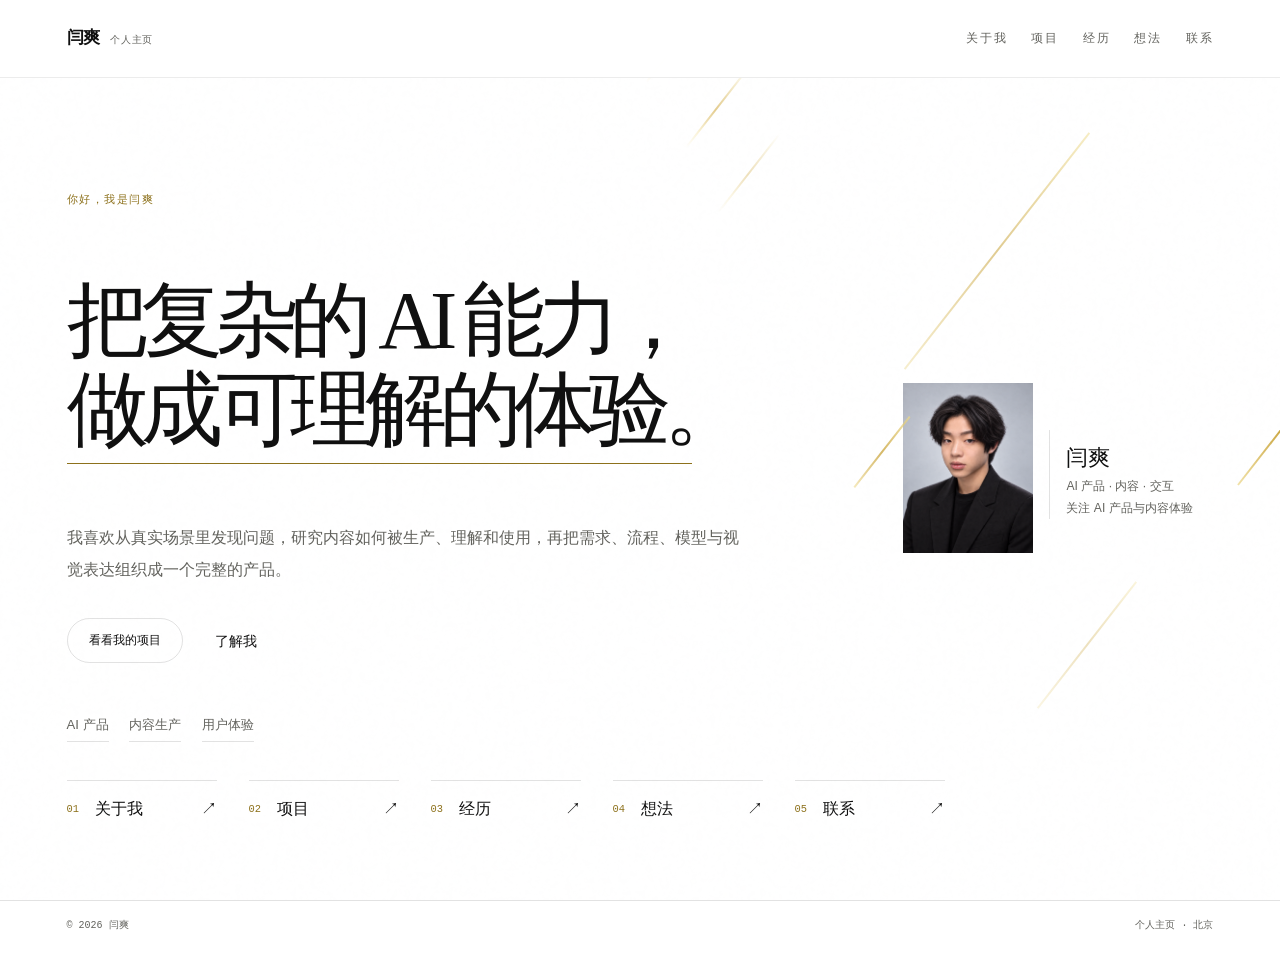
==== index.html @ d92b9b42 "Publish Yan Shuang personal website" ====
<!doctype html>
<html lang="zh-CN">
  <head>
    <meta charset="UTF-8" />
    <meta name="viewport" content="width=device-width, initial-scale=1.0" />
    <meta name="description" content="闫爽的个人主页，记录 AI 产品、内容生产与个人项目实践。" />
    <title>闫爽｜个人主页</title>
    <link rel="icon" type="image/svg+xml" href="data:image/svg+xml,%3Csvg xmlns='http://www.w3.org/2000/svg' viewBox='0 0 64 64'%3E%3Crect width='64' height='64' rx='12' fill='%23101010'/%3E%3Cpath d='M18 18h28v7H26v8h16v7H26v6h20v7H18z' fill='%23f7f6f3'/%3E%3C/svg%3E" />
    <script>document.documentElement.classList.add('js')</script>
    <link rel="stylesheet" href="./styles.css" />
    <link rel="stylesheet" href="./refreshed.css" />
  </head>
  <body class="home-page" data-route="index"><header class="site-header personal-header"><a class="wordmark" href="./index.html" aria-label="返回首页">闫爽 <span>个人主页</span></a><nav aria-label="主导航"><a href="./about.html" data-page="about">关于我</a><a href="./projects.html" data-page="projects">项目</a><a href="./experience.html" data-page="experience">经历</a><a href="./notes.html" data-page="notes">想法</a><a href="./contact.html" data-page="contact">联系</a></nav></header><div class="page-transition" aria-hidden="true"><div class="transition-curtain"></div><div class="transition-strokes"><i></i><i></i><i></i></div><span class="transition-label">闫爽</span></div><main id="top"><section class="personal-hero section-pad">
        <div aria-hidden="true" class="gold-slash slash-one"></div><div aria-hidden="true" class="gold-slash slash-two"></div><div class="gold-ribbons" aria-hidden="true"><i></i><i></i><i></i></div>
        <div class="personal-hero-copy">
          <p class="eyebrow">你好，我是闫爽</p>
          <h1>把复杂的 AI 能力，<br /><em>做成可理解的体验。</em></h1>
          <p>我喜欢从真实场景里发现问题，研究内容如何被生产、理解和使用，再把需求、流程、模型与视觉表达组织成一个完整的产品。</p>
          <div class="hero-links"><a class="pill" href="./projects.html">看看我的项目</a><a class="text-link" href="./about.html">了解我</a></div>
          <div class="hero-keywords"><span>AI 产品</span><span>内容生产</span><span>用户体验</span></div>
        </div>
        <aside class="personal-portrait-card">
          
          <img src="./assets/yan-shuang-resume.png" alt="闫爽个人照片" />
          <div class="portrait-info"><strong>闫爽</strong><span>AI 产品 · 内容 · 交互</span><span>关注 AI 产品与内容体验</span></div>
        </aside>
      </section><div class="home-directory section-pad"><a href="./about.html"><span>01</span>关于我<b aria-hidden="true">↗</b></a><a href="./projects.html"><span>02</span>项目<b aria-hidden="true">↗</b></a><a href="./experience.html"><span>03</span>经历<b aria-hidden="true">↗</b></a><a href="./notes.html"><span>04</span>想法<b aria-hidden="true">↗</b></a><a href="./contact.html"><span>05</span>联系<b aria-hidden="true">↗</b></a></div></main><footer class="site-footer"><span>© 2026 闫爽</span><span>个人主页 · 北京</span></footer><script src="./navigation.js" defer></script></body></html>
---- styles.css ----
:root{--ink:#101010;--charcoal:#252525;--paper:#f4f3f0;--silver:#d7d5d1;--gold:#b9965b;--gold-light:#d6bd8d;--line:#262626;--muted:#76736d;--white:#fff;--sans:'Inter',ui-sans-serif,system-ui,-apple-system,'PingFang SC','Microsoft YaHei',sans-serif;--mono:'DM Mono',ui-monospace,SFMono-Regular,Menlo,monospace;--max:1440px}*{box-sizing:border-box}html{scroll-behavior:smooth}body{margin:0;background:var(--paper);color:var(--ink);font-family:var(--sans);font-size:16px;line-height:1.45;-webkit-font-smoothing:antialiased}.site-header{height:78px;max-width:var(--max);margin:auto;padding:0 5.2vw;display:flex;align-items:center;justify-content:space-between;border-bottom:1px solid var(--line);position:relative;z-index:2;background:rgba(244,243,240,.86);backdrop-filter:blur(12px)}.wordmark{color:var(--ink);text-decoration:none;font-size:17px;font-weight:600;letter-spacing:-.06em}.wordmark span{color:var(--gold);font-weight:300;margin:0 4px}.site-header nav{display:flex;align-items:center;gap:26px}.site-header nav a,.eyebrow,.section-label,.card-index,.experience-meta,.portrait-index,figcaption,.info-kicker,.info-role,dt{font-family:var(--mono);font-size:11px;letter-spacing:.02em;color:var(--ink);text-decoration:none}.site-header nav a{font-family:var(--sans);font-size:11px}.site-header nav a:hover,.text-link:hover,.personal-info a:hover{color:var(--gold);text-decoration:underline;text-underline-offset:5px}.contact-link{border-bottom:1px solid var(--gold);padding-bottom:2px}.section-pad{max-width:var(--max);margin:auto;padding-left:5.2vw;padding-right:5.2vw}.hero{min-height:calc(100vh - 78px);display:grid;grid-template-columns:minmax(0,1.4fr) minmax(240px,.74fr) minmax(165px,.5fr);gap:3.1vw;align-items:center;padding-top:7vh;padding-bottom:9vh;position:relative;overflow:hidden;background:radial-gradient(circle at 77% 34%,#e3d9c4 0,transparent 24%),var(--paper)}.hero:after{content:'AI  /  CONTENT  /  EXPERIENCE  /  AI  /  CONTENT  /  EXPERIENCE';position:absolute;bottom:2.2rem;left:0;white-space:nowrap;font-family:var(--mono);font-size:10px;color:var(--gold);animation:marquee 24s linear infinite;opacity:.9}.hero-copy{padding-bottom:3vh;animation:rise .9s ease both}.eyebrow{margin:0 0 28px;color:var(--gold);text-transform:uppercase}.hero h1{font-size:clamp(72px,10.3vw,148px);line-height:.86;letter-spacing:-.085em;font-weight:300;margin:0 0 38px}.hero h1 em,.closing em,.capability-card em{font-style:normal;font-weight:600}.hero h1 em{background:linear-gradient(100deg,var(--ink),var(--gold));-webkit-background-clip:text;background-clip:text;color:transparent}.hero-intro{font-size:21px;line-height:1.15;max-width:405px;margin:0 0 38px;letter-spacing:-.035em}.hero-actions{display:flex;align-items:center;gap:26px}.pill{display:inline-flex;align-items:center;gap:16px;border:1px solid var(--ink);border-radius:999px;padding:13px 21px;color:var(--ink);text-decoration:none;font-size:12px;transition:background .25s,color .25s,border-color .25s}.pill:hover{background:var(--gold);border-color:var(--gold);color:var(--white)}.text-link{color:var(--ink);text-decoration:none;font-size:14px}.portrait-wrap{margin:0;position:relative;justify-self:center;width:min(100%,335px);transform:translate3d(var(--mx,0),var(--my,0),0);transition:transform .4s ease;animation:portrait-in 1.2s .15s ease both}.portrait-wrap:before{content:'';position:absolute;inset:13px -13px -13px 13px;border:1px solid var(--gold);z-index:0;transition:transform .4s ease}.portrait-wrap:hover:before{transform:translate(8px,-8px)}.portrait-wrap img{display:block;width:100%;aspect-ratio:4/5;object-fit:cover;object-position:center 25%;filter:none;mix-blend-mode:normal;position:relative;z-index:1}.portrait-index{position:absolute;top:-24px;right:0;color:var(--gold);z-index:2}.portrait-wrap figcaption{margin-top:22px;color:var(--muted);position:relative;z-index:2}.personal-info{align-self:center;padding:25px 0 25px 2.2vw;border-left:1px solid var(--gold);min-width:0;animation:rise .9s .25s ease both}.info-kicker{color:var(--gold);margin:0 0 32px;white-space:nowrap}.personal-info h2{font-size:46px;letter-spacing:-.08em;font-weight:400;line-height:1;margin:0 0 13px}.info-role{font-size:12px;line-height:1.65;color:var(--gold);margin:0}.info-rule{height:1px;background:#b6b2aa;margin:28px 0}.personal-info dl{margin:0}.personal-info dl>div{margin:0 0 22px}.personal-info dt{font-size:10px;color:var(--muted);margin-bottom:6px}.personal-info dd{font-size:14px;line-height:1.45;margin:0}.personal-info a{color:var(--ink);text-decoration:none}.rule-top{border-top:1px solid var(--line)}.statement{display:grid;grid-template-columns:1fr 1.8fr;gap:7vw;padding-top:46px;padding-bottom:110px}.section-label{padding-top:5px;color:var(--gold)}.statement-body{max-width:680px}.statement-lead{font-size:clamp(32px,4.1vw,58px);line-height:.94;letter-spacing:-.075em;font-weight:300;margin:0 0 42px}.statement-body>p:last-child{max-width:610px;font-size:18px;line-height:1.42;margin:0;color:#3d3b37}.experience{padding-top:46px;padding-bottom:110px}.experience-stage{max-width:1100px;margin-left:auto}.slider-controls{display:flex;justify-content:space-between;align-items:center;margin:0 0 19px;color:var(--gold);font-family:var(--mono);font-size:10px}.slider-controls>div{display:flex;gap:8px}.slider-button{width:42px;height:34px;border:1px solid var(--ink);background:transparent;color:var(--ink);font-size:18px;cursor:pointer;transition:background .2s,color .2s}.slider-button:hover{background:var(--gold);border-color:var(--gold);color:var(--white)}.timeline{display:flex;gap:24px;overflow-x:auto;scroll-snap-type:x mandatory;scrollbar-width:thin;scrollbar-color:var(--gold) transparent;padding:0 0 25px;cursor:grab}.timeline:active{cursor:grabbing}.experience-item{flex:0 0 min(760px,78vw);scroll-snap-align:start;background:var(--silver);border:0;border-top:2px solid var(--gold);padding:29px;min-height:390px;display:grid;grid-template-columns:170px 1fr;gap:4vw}.experience-item:last-child{padding-bottom:29px}.experience-meta{color:var(--muted);display:flex;flex-direction:column;gap:8px}.experience-item h2{font-size:29px;line-height:1.05;letter-spacing:-.06em;font-weight:500;margin:0}.role{font-family:var(--mono);font-size:12px;color:var(--gold);margin:10px 0 28px}.experience-item ul{padding:0;margin:0;list-style:none;max-width:710px}.experience-item li{font-size:16px;line-height:1.5;margin:0 0 12px;padding-left:20px;position:relative}.experience-item li:before{content:'—';position:absolute;left:0;color:var(--gold)}.capabilities{padding-top:46px;padding-bottom:110px}.capability-grid{margin-top:48px;display:grid;grid-template-columns:1fr 1fr;gap:10px}.capability-card{padding:29px;min-height:300px;border-radius:7px;display:flex;flex-direction:column;justify-content:space-between;transition:transform .35s ease,background .35s ease}.capability-card:hover{transform:translateY(-8px)}.dark-card{background:var(--charcoal);color:var(--white);position:relative;overflow:hidden}.dark-card:after{content:'✦';position:absolute;right:28px;top:21px;color:var(--gold-light);font-size:22px}.dark-card .card-index,.dark-card p{color:var(--white)}.paper-card{background:var(--silver)}.capability-card h2{font-size:39px;line-height:.94;letter-spacing:-.075em;font-weight:300;margin:55px 0 20px}.capability-card p:last-child{font-size:15px;line-height:1.4;max-width:460px;margin:0}.wide-card{grid-column:1/-1;min-height:180px;display:grid;grid-template-columns:1fr 2fr;gap:30px;align-items:start}.wide-card p:last-child{align-self:end}.tool-list{display:flex;flex-wrap:wrap;gap:8px;margin-top:0}.tool-list span{border:1px solid var(--ink);border-radius:999px;padding:8px 14px;font-family:var(--mono);font-size:12px;transition:background .2s,color .2s}.tool-list span:hover{background:var(--gold);border-color:var(--gold);color:var(--white)}.closing{text-align:center;padding-top:130px;padding-bottom:135px;background:linear-gradient(180deg,transparent 10%,#e7dfd1 100%)}.closing h2{font-size:clamp(58px,8.5vw,118px);line-height:.86;letter-spacing:-.09em;font-weight:300;margin:28px 0 48px}.closing em{color:var(--gold)}.site-footer{border-top:1px solid var(--line);max-width:var(--max);margin:auto;padding:18px 5.2vw 25px;display:flex;justify-content:space-between;font-family:var(--mono);font-size:10px;color:var(--muted)}.js .reveal{opacity:0;transform:translateY(28px);transition:opacity .8s ease,transform .8s ease}.js .reveal.is-visible{opacity:1;transform:translateY(0)}@keyframes rise{from{opacity:0;transform:translateY(24px)}to{opacity:1;transform:translateY(0)}}@keyframes portrait-in{from{opacity:0;transform:translate3d(24px,18px,0) scale(.98)}to{opacity:1;transform:translate3d(var(--mx,0),var(--my,0),0) scale(1)}}@keyframes marquee{to{transform:translateX(-50%)}}@media (prefers-reduced-motion:reduce){*,*:before,*:after{animation-duration:.01ms!important;animation-iteration-count:1!important;scroll-behavior:auto!important;transition-duration:.01ms!important}.js .reveal{opacity:1;transform:none}}@media (max-width:1050px){.hero{grid-template-columns:minmax(0,1fr) minmax(240px,.72fr);gap:5vw}.personal-info{grid-column:1/-1;border-left:0;border-top:1px solid var(--gold);padding:20px 0 0;display:grid;grid-template-columns:1fr 1fr 1fr;gap:24px}.info-kicker{grid-column:1/-1;margin:0}.info-rule{display:none}.personal-info h2{font-size:34px}.personal-info dl{display:contents}.personal-info dl>div{margin:0}}@media (max-width:800px){.site-header{height:auto;min-height:68px;padding:18px 6vw;align-items:flex-start;backdrop-filter:none}.site-header nav{gap:12px;flex-wrap:wrap;justify-content:flex-end}.site-header nav a{font-size:10px}.site-header nav a:nth-child(2){display:none}.section-pad{padding-left:6vw;padding-right:6vw}.hero{min-height:auto;grid-template-columns:1fr;gap:55px;padding-top:75px;padding-bottom:85px}.hero h1{font-size:clamp(72px,21vw,145px)}.hero-intro{font-size:19px}.portrait-wrap{width:min(100%,330px);justify-self:center}.personal-info{grid-column:auto;display:block;padding:25px 0 0;border-top:1px solid var(--gold)}.personal-info dl>div{margin:0 0 18px}.info-kicker{margin-bottom:22px}.statement{grid-template-columns:1fr;gap:38px;padding-bottom:80px}.statement-lead{font-size:44px}.statement-body>p:last-child{font-size:17px}.experience{padding-bottom:80px}.experience-stage{margin-left:0}.experience-item{flex-basis:88vw;grid-template-columns:1fr;gap:20px;min-height:500px;padding:25px}.experience-item h2{font-size:27px}.capabilities{padding-bottom:80px}.capability-grid{grid-template-columns:1fr}.wide-card{grid-column:auto;display:flex;min-height:230px}.closing{padding-top:90px;padding-bottom:95px}.closing h2{font-size:72px}.site-footer{padding-left:6vw;padding-right:6vw;gap:12px;flex-wrap:wrap}.site-footer span:last-child{width:100%}}@media (max-width:420px){.site-header nav a:first-child,.site-header nav a:nth-child(3){display:none}.hero h1{font-size:78px}.hero-actions{gap:18px}.statement-lead{font-size:38px}.closing h2{font-size:60px}}
---- refreshed.css ----
:root {
  --ink: #101010;
  --muted: #6e6a64;
  --paper: #f7f6f3;
  --paper-2: #ecebe7;
  --line: rgba(16, 16, 16, .12);
  --gold: #8c7550;
  --gold-light: #b8a27e;
  --serif: "Noto Serif SC", Georgia, serif;
}
html { scroll-behavior: smooth; }
body { background: var(--paper); color: var(--ink); }
body::before { content: ""; position: fixed; inset: 0; pointer-events: none; opacity: .035; z-index: 10; background-image: url("data:image/svg+xml,%3Csvg viewBox='0 0 180 180' xmlns='http://www.w3.org/2000/svg'%3E%3Cfilter id='n'%3E%3CfeTurbulence type='fractalNoise' baseFrequency='.8' numOctaves='4' stitchTiles='stitch'/%3E%3C/filter%3E%3Crect width='100%25' height='100%25' filter='url(%23n)' opacity='.28'/%3E%3C/svg%3E"); }
.site-header { background: rgba(247,246,243,.84); backdrop-filter: blur(18px); border-bottom: 1px solid rgba(16,16,16,.08); }
.site-header nav a, .wordmark, .eyebrow, .section-label, .card-index, .experience-meta, .slider-controls, .project-top, .project-tags, .tool-list { letter-spacing: .14em; }
.wordmark span { color: var(--gold); }
.hero { min-height: 790px; grid-template-columns: minmax(300px, .9fr) minmax(280px, .58fr) minmax(280px, .7fr); gap: clamp(28px, 5vw, 88px); align-items: center; padding-top: 140px; position: relative; overflow: hidden; }
.hero::before { display: none; }
.hero-copy { position: relative; z-index: 1; }
.hero-copy h1 { font-family: var(--serif); font-size: clamp(3.2rem, 5.7vw, 6.3rem); line-height: 1.08; letter-spacing: -.085em; font-weight: 500; }
h1 em, .statement-lead, .closing h2 em, .dark-card h2 em { color: inherit; font-style: normal; }
.hero-copy h1 em { position: relative; display: inline-block; }
.hero-copy h1 em::after { content: ""; position: absolute; left: 0; right: 8%; bottom: -.14em; height: 1px; background: var(--gold); transform-origin: left; animation: lineGrow 1.4s .9s both cubic-bezier(.22,.61,.36,1); }
.hero-intro { max-width: 29rem; color: var(--muted); font-size: 1.03rem; line-height: 2; margin-top: 2.2rem; }
.hero-actions { display: flex; align-items: center; gap: 2rem; margin-top: 2.5rem; }
.pill { border-color: var(--gold); box-shadow: 0 0 0 0 rgba(179,149,98,0); transition: transform .3s ease, box-shadow .3s ease, background .3s ease; }
.pill:hover { transform: translateY(-3px); background: var(--ink); box-shadow: 0 12px 28px rgba(0,0,0,.12); }
.portrait-wrap { transform: translate3d(var(--mx,0), var(--my,0), 0); transition: transform .6s cubic-bezier(.2,.8,.2,1); filter: drop-shadow(20px 24px 28px rgba(20,20,20,.16)); }
.portrait-wrap::after { content: ""; position: absolute; inset: 10px -8px -8px 10px; border: 1px solid rgba(140,117,80,.55); z-index: -1; transform: rotate(2deg); transition: transform .6s ease; }
.portrait-wrap:hover::after { transform: rotate(-1deg) translate(4px, -3px); }
.portrait-wrap img { aspect-ratio: 4 / 5; object-fit: cover; object-position: 50% 20%; border-radius: 1px; filter: saturate(.92) contrast(1.02); }
.portrait-index { color: var(--gold); }
.portrait-wrap figcaption { color: var(--muted); }
.personal-info { border-left: 1px solid rgba(140,117,80,.6); padding-left: 2rem; align-self: center; }
.personal-info h2 { font-family: var(--serif); font-size: 3.2rem; margin: .5rem 0; }
.info-role { color: var(--muted); line-height: 1.8; }
.info-rule { background: linear-gradient(90deg, var(--gold), transparent); }
.personal-info dt { color: var(--gold); }
.personal-info dd { line-height: 1.8; }
.personal-info a, .text-link { transition: color .25s ease; }
.personal-info a:hover, .text-link:hover { color: var(--gold); }
.rule-top { border-top-color: var(--line); }
.section-label { color: var(--gold); }
.statement { grid-template-columns: minmax(130px, .35fr) minmax(0, 1.2fr); }
.statement-body { max-width: 62rem; }
.statement-lead { font-family: var(--serif); font-size: clamp(2rem, 3.6vw, 4.2rem); line-height: 1.35; letter-spacing: -.06em; }
.statement-body > p:not(.statement-lead) { max-width: 51rem; color: var(--muted); font-size: 1.04rem; line-height: 2; }
.experience-stage { min-width: 0; }
.slider-controls { color: var(--muted); border-bottom: 1px solid var(--line); padding-bottom: 1rem; }
.slider-button { transition: background .25s ease, color .25s ease, transform .25s ease; }
.slider-button:hover { background: var(--ink); color: var(--paper); transform: translateY(-2px); }
.timeline { scrollbar-color: var(--gold) transparent; }
.experience-item { background: rgba(255,255,255,.42); border: 1px solid rgba(16,16,16,.1); box-shadow: 0 18px 42px rgba(30,28,24,.025); transition: transform .45s cubic-bezier(.2,.8,.2,1), border-color .35s ease, background .35s ease; }
.experience-item:hover { border-color: rgba(140,117,80,.6); transform: translateY(-6px); background: rgba(255,255,255,.7); }
.experience-meta { color: var(--gold); }
.experience-item h2 { font-family: var(--serif); letter-spacing: -.03em; }
.experience-item li { color: var(--muted); line-height: 1.9; }
.role { color: var(--gold); }
.projects { background: linear-gradient(180deg, transparent, rgba(16,16,16,.018)); }
.project-intro { display: grid; grid-template-columns: 1.2fr .8fr; gap: 4rem; align-items: end; margin-bottom: 3rem; }
.project-intro > p:last-child { color: var(--muted); line-height: 1.9; max-width: 23rem; }
.project-grid { display: grid; grid-template-columns: 1.12fr .88fr; gap: 1.3rem; }
.project-card { min-height: 31rem; padding: clamp(1.5rem, 3vw, 3.3rem); display: flex; flex-direction: column; justify-content: space-between; border-radius: 1px; overflow: hidden; position: relative; transition: transform .5s cubic-bezier(.2,.8,.2,1), box-shadow .5s ease; }
.project-card::before { content: ""; position: absolute; width: 1px; height: 75%; background: currentColor; right: 15%; top: 12%; opacity: .1; transform: rotate(24deg); }
.project-card:hover { transform: translateY(-8px); box-shadow: 0 24px 45px rgba(30,28,24,.13); }
.project-card-dark { background: #151515; color: #f1eee8; }
.project-card-light { background: #e7e5df; color: var(--ink); }
.project-top { display: flex; justify-content: space-between; font-size: .7rem; color: var(--gold-light); }
.project-card-light .project-top { color: #8c6f39; }
.project-card h2 { font-family: var(--serif); font-size: clamp(2rem, 4vw, 3.6rem); letter-spacing: -.08em; margin-top: 2.5rem; }
.project-subtitle { color: var(--gold-light); margin-top: .6rem; }
.project-card-light .project-subtitle { color: #876a36; }
.project-card > p:not(.project-subtitle) { max-width: 40rem; line-height: 1.9; color: rgba(241,238,232,.72); }
.project-card-light > p:not(.project-subtitle) { color: rgba(16,16,16,.68); }
.metric-row { display: grid; grid-template-columns: repeat(3, 1fr); gap: 1rem; border-top: 1px solid rgba(241,238,232,.22); padding-top: 1.4rem; margin-top: 2rem; }
.metric-row strong { display: block; font-family: var(--serif); color: var(--gold-light); font-size: 2rem; }
.metric-row span { color: rgba(241,238,232,.54); font-size: .72rem; }
.project-lines { display: grid; grid-template-columns: 1fr 1fr; margin-top: 2rem; border-top: 1px solid rgba(16,16,16,.2); }
.project-lines span { padding: .75rem 0; border-bottom: 1px solid rgba(16,16,16,.2); color: #6b5733; font-size: .76rem; letter-spacing: .08em; }
.project-tags { display: flex; flex-wrap: wrap; gap: .55rem; font-size: .64rem; }
.project-tags span { border: 1px solid currentColor; padding: .43rem .65rem; color: var(--gold-light); }
.project-card-light .project-tags span { color: #765a2e; }
.capability-grid { grid-template-columns: repeat(2, 1fr); }
.capability-card { border-radius: 1px; box-shadow: 0 16px 36px rgba(30,28,24,.035); transition: transform .45s ease, box-shadow .45s ease; }
.capability-card:hover { transform: translateY(-5px); box-shadow: 0 22px 42px rgba(30,28,24,.09); }
.dark-card { background: #151515; }
.dark-card h2, .paper-card h2 { font-family: var(--serif); letter-spacing: -.06em; }
.dark-card p:last-child, .paper-card p:last-child { line-height: 1.9; }
.wide-card { grid-column: 1 / -1; min-height: 14rem; }
.tool-list { display: flex; flex-wrap: wrap; gap: .7rem; margin: 2rem 0; }
.tool-list span { border-bottom: 1px solid var(--gold); padding-bottom: .35rem; }
.closing { position: relative; overflow: hidden; }
.closing::after { content: "YS"; position: absolute; right: 3%; bottom: -5rem; color: rgba(179,149,98,.1); font: 700 18rem/1 var(--serif); pointer-events: none; }
.closing h2 { font-family: var(--serif); font-size: clamp(3rem, 7vw, 7rem); line-height: 1.1; letter-spacing: -.08em; max-width: 55rem; position: relative; z-index: 1; }
.site-footer { border-top-color: var(--line); color: var(--muted); }
@keyframes lineGrow { from { transform: scaleX(0); opacity: 0; } to { transform: scaleX(1); opacity: 1; } }
@keyframes heroRise { from { opacity: 0; transform: translateY(24px); } to { opacity: 1; transform: translateY(0); } }
@keyframes portraitIn { from { opacity: 0; clip-path: inset(10% 0 0 0); transform: translateY(20px); } to { opacity: 1; clip-path: inset(0); transform: translateY(0); } }
.hero-copy > *, .personal-info > *, .portrait-wrap > * { animation: heroRise .9s both cubic-bezier(.22,.61,.36,1); }
.hero-copy > :nth-child(1) { animation-delay: .1s; }.hero-copy > :nth-child(2) { animation-delay: .2s; }.hero-copy > :nth-child(3) { animation-delay: .35s; }.hero-copy > :nth-child(4) { animation-delay: .5s; }
.portrait-wrap img { animation: portraitIn 1.1s .25s both cubic-bezier(.22,.61,.36,1); }
.js .reveal { opacity: 0; transform: translateY(28px); transition: opacity .8s ease, transform .8s cubic-bezier(.2,.8,.2,1); }
.js .reveal.is-visible { opacity: 1; transform: translateY(0); }
.js .reveal .section-label { transition: color .6s ease .15s; }
.js .reveal:not(.is-visible) .section-label { color: transparent; }
@media (prefers-reduced-motion: reduce) { html { scroll-behavior: auto; } *, *::before, *::after { animation-duration: .01ms !important; animation-iteration-count: 1 !important; transition-duration: .01ms !important; } }
@media (max-width: 900px) {
  .hero { grid-template-columns: 1fr 1fr; min-height: auto; padding-top: 120px; }
  .hero-copy { grid-column: 1 / -1; }
  .personal-info { grid-column: 2; grid-row: 2; }
  .portrait-wrap { grid-column: 1; grid-row: 2; }
  .project-grid, .project-intro { grid-template-columns: 1fr; }
}
@media (max-width: 640px) {
  .site-header nav a:not(.contact-link) { display: none; }
  .hero { grid-template-columns: 1fr; padding-top: 100px; gap: 2rem; }
  .hero-copy, .portrait-wrap, .personal-info { grid-column: auto; grid-row: auto; }
  .portrait-wrap { width: min(78vw, 330px); margin: 1rem auto 1.5rem; }
  .personal-info { padding: 1.5rem 0 0; border-left: 0; border-top: 1px solid var(--gold); }
  .statement { grid-template-columns: 1fr; gap: 1.5rem; }
  .capability-grid { grid-template-columns: 1fr; }
  .wide-card { grid-column: auto; }
  .metric-row { gap: .45rem; }
  .metric-row strong { font-size: 1.55rem; }
  .project-card { min-height: 34rem; }
  .site-footer { flex-wrap: wrap; gap: .8rem; }
}

/* Reference-inspired portfolio layout */
.reference-header { position: fixed; inset: 0 0 auto; z-index: 20; }
.reference-header .wordmark { font-family: var(--serif); letter-spacing: -.03em; font-size: 1rem; }
.reference-header .wordmark span { font-family: "DM Mono", monospace; font-size: .62rem; color: var(--muted); margin-left: .45rem; letter-spacing: .1em; }
.reference-header nav { gap: 1.7rem; }
.reference-header nav a { font-family: "DM Mono", monospace; font-size: .7rem; letter-spacing: .08em; color: var(--muted); }
.reference-header nav a:hover { color: var(--ink); }
.reference-header.is-scrolled { box-shadow: 0 8px 25px rgba(16,16,16,.045); }
.reference-hero { min-height: 760px; padding-top: 150px; display: grid; grid-template-columns: minmax(0, 1.22fr) minmax(240px, .58fr); gap: clamp(3rem, 10vw, 10rem); align-items: center; }
.reference-hero-copy h1 { font-size: clamp(3.5rem, 7vw, 7.5rem); max-width: 10em; }
.reference-hero-copy .hero-intro { max-width: 43rem; font-size: 1rem; }
.reference-hero-copy .hero-actions { margin-top: 2rem; }
.hero-facts { display: flex; flex-wrap: wrap; gap: .7rem 1.4rem; margin-top: 3rem; font: .72rem/1.7 "DM Mono", monospace; color: var(--muted); }
.hero-facts span { border-bottom: 1px solid var(--line); padding-bottom: .45rem; }
.resume-summary { align-self: end; border-left: 1px solid var(--line); padding-left: 2.1rem; }
.summary-label, .reference-section-heading .section-label, .project-meta, .experience-feature-meta, .secondary-experience, .resume-grid span, .note-grid span { font: .7rem/1.5 "DM Mono", monospace; letter-spacing: .11em; color: var(--gold); }
.resume-summary > div { padding: 1.15rem 0; border-bottom: 1px solid var(--line); }
.resume-summary strong { display: block; font-family: var(--serif); font-size: 1.45rem; font-weight: 500; letter-spacing: -.04em; }
.resume-summary span { display: block; color: var(--muted); font-size: .78rem; margin-top: .25rem; }
.reference-section-heading { display: grid; grid-template-columns: minmax(130px, .32fr) minmax(0, 1fr); gap: 2rem; align-items: baseline; margin-bottom: 3.5rem; }
.reference-section-heading h2 { grid-column: 2; font-family: var(--serif); font-size: clamp(2.5rem, 5vw, 5.3rem); font-weight: 500; letter-spacing: -.08em; line-height: 1.1; }
.reference-section-heading > p:last-child { grid-column: 2; max-width: 39rem; color: var(--muted); line-height: 1.9; margin-top: -.8rem; }
.about-grid { display: grid; grid-template-columns: minmax(230px, .47fr) minmax(0, 1fr); gap: clamp(2rem, 7vw, 8rem); align-items: start; }
.about-portrait { width: 230px; max-width: 100%; }
.about-portrait img { width: 230px; aspect-ratio: 1; object-fit: cover; object-position: 50% 18%; border-radius: 50%; filter: saturate(.9); box-shadow: 0 14px 32px rgba(16,16,16,.1); }
.about-portrait figcaption { margin-top: .9rem; font: .65rem/1.6 "DM Mono", monospace; letter-spacing: .08em; color: var(--muted); }
.about-copy h3, .experience-feature h3, .reference-project h3, .resume-grid h3, .note-grid h3 { font-family: var(--serif); font-weight: 500; letter-spacing: -.06em; }
.about-copy h3 { font-size: clamp(2rem, 3.7vw, 4rem); line-height: 1.25; max-width: 18em; }
.about-copy > p { max-width: 48rem; color: var(--muted); line-height: 2; margin-top: 1.6rem; }
.skill-matrix { display: grid; grid-template-columns: 1fr 1fr; gap: 0 2rem; margin-top: 3rem; border-top: 1px solid var(--line); }
.skill-matrix div { padding: 1.2rem 0; border-bottom: 1px solid var(--line); }
.skill-matrix strong, .skill-matrix span { display: block; }
.skill-matrix strong { font-size: .92rem; font-weight: 600; }
.skill-matrix span { color: var(--muted); font-size: .85rem; line-height: 1.7; margin-top: .25rem; }
.reference-experience { background: #f1f0ec; }
.experience-feature { border-top: 1px solid var(--ink); border-bottom: 1px solid var(--line); padding: 2rem 0 2.7rem; }
.experience-feature-meta { display: flex; justify-content: space-between; gap: 1rem; flex-wrap: wrap; }
.experience-feature h3 { font-size: clamp(2.3rem, 5vw, 5.4rem); line-height: 1.08; margin: 3.6rem 0 1.3rem; }
.experience-feature h3 em { color: var(--gold); font-style: normal; }
.experience-feature > p { max-width: 50rem; line-height: 2; color: var(--muted); }
.experience-details { display: grid; grid-template-columns: repeat(3, 1fr); gap: 1.4rem; margin-top: 3rem; }
.experience-details div { border-left: 1px solid var(--gold); padding-left: 1rem; }
.experience-details strong, .experience-details span { display: block; }
.experience-details strong { font-size: .9rem; }
.experience-details span { color: var(--muted); line-height: 1.7; font-size: .86rem; margin-top: .45rem; }
.experience-result { display: flex; align-items: baseline; flex-wrap: wrap; gap: .35rem 1rem; margin-top: 3rem; padding-top: 1.2rem; border-top: 1px solid var(--line); }
.experience-result strong { font: 2.4rem var(--serif); color: var(--gold); }
.experience-result span { color: var(--muted); margin-right: 2rem; font-size: .82rem; }
.secondary-experience { display: grid; grid-template-columns: .35fr .8fr 1.2fr; gap: 1.5rem; align-items: baseline; padding-top: 1.6rem; }
.secondary-experience strong { font-family: var(--serif); font-size: 1.1rem; letter-spacing: -.03em; }
.secondary-experience p { color: var(--muted); line-height: 1.7; margin: 0; font: .85rem/1.7 Inter, sans-serif; }
.reference-projects { background: #181818; color: #f5f3ee; }
.reference-projects .reference-section-heading .section-label { color: var(--gold-light); }
.reference-projects .reference-section-heading > p:last-child { color: rgba(245,243,238,.58); }
.reference-project-grid { display: grid; grid-template-columns: 1fr 1fr; gap: 1px; background: rgba(245,243,238,.2); }
.reference-project { min-height: 33rem; padding: clamp(1.4rem, 3vw, 3rem); display: flex; flex-direction: column; justify-content: space-between; }
.project-dark { background: #181818; }
.project-light { background: #e2e0da; color: var(--ink); }
.project-wide { grid-column: 1 / -1; min-height: 19rem; flex-direction: row; align-items: end; gap: 2rem; }
.reference-project .project-top { display: flex; justify-content: space-between; color: var(--gold-light); font: .68rem "DM Mono", monospace; letter-spacing: .1em; }
.project-light .project-top { color: var(--gold); }
.project-visual { min-height: 8rem; margin: 2.4rem 0 1.3rem; display: flex; align-items: center; justify-content: center; gap: .75rem; font: .65rem "DM Mono", monospace; letter-spacing: .08em; }
.visual-flow { color: var(--gold-light); border-top: 1px solid rgba(245,243,238,.2); border-bottom: 1px solid rgba(245,243,238,.2); }
.visual-flow i { width: 1.8rem; height: 1px; background: var(--gold-light); }
.visual-agent { color: #7b633c; border-top: 1px solid rgba(16,16,16,.18); border-bottom: 1px solid rgba(16,16,16,.18); }
.visual-agent b { font-size: 1rem; font-weight: 400; }
.reference-project h3 { font-size: clamp(1.9rem, 3vw, 3.3rem); margin: .65rem 0; }
.reference-project > p:not(.project-meta) { color: rgba(245,243,238,.67); line-height: 1.85; max-width: 40rem; }
.project-light > p:not(.project-meta) { color: rgba(16,16,16,.66); }
.reference-project .project-tags { display: flex; gap: .5rem; flex-wrap: wrap; margin-top: 1.5rem; }
.reference-project .project-tags span { padding: .42rem .55rem; border: 1px solid currentColor; font: .62rem "DM Mono", monospace; color: var(--gold-light); }
.project-light .project-tags span { color: #7b633c; }
.reference-writing { background: #f1f0ec; }
.note-grid { display: grid; grid-template-columns: repeat(3, 1fr); border-top: 1px solid var(--line); }
.note-grid article { padding: 1.5rem 1.3rem 1.8rem 0; border-bottom: 1px solid var(--line); }
.note-grid article + article { border-left: 1px solid var(--line); padding-left: 1.3rem; }
.note-grid h3 { font-size: 1.6rem; margin: 2.5rem 0 .8rem; }
.note-grid p { color: var(--muted); line-height: 1.8; font-size: .9rem; }
.reference-resume { display: grid; grid-template-columns: 1fr 1fr; gap: 4rem; }
.reference-resume .reference-section-heading { display: block; margin: 0; }
.reference-resume .reference-section-heading h2 { margin: 1.7rem 0; }
.reference-resume .reference-section-heading > p:last-child { margin: 0; }
.resume-grid { display: grid; gap: 2rem; border-top: 1px solid var(--line); }
.resume-grid > div { padding-top: 1.5rem; border-bottom: 1px solid var(--line); padding-bottom: 1.6rem; }
.resume-grid h3 { font-size: 1.55rem; margin-bottom: .5rem; }
.resume-grid p { color: var(--muted); line-height: 1.8; margin: 0 0 .8rem; }
.reference-contact { background: #e7e5df; padding-top: 8rem; padding-bottom: 8rem; }
.reference-contact h2 { font: 500 clamp(3rem, 7vw, 7.5rem)/1 var(--serif); letter-spacing: -.09em; margin: 1.8rem 0; }
.reference-contact > p:not(.eyebrow) { max-width: 35rem; color: var(--muted); line-height: 1.9; }
.contact-links { display: flex; flex-wrap: wrap; gap: 1rem 2rem; margin-top: 3.2rem; }
.contact-links a { color: var(--ink); font: .75rem "DM Mono", monospace; border-bottom: 1px solid var(--gold); padding-bottom: .45rem; transition: color .3s ease, border-color .3s ease; }
.contact-links a:hover { color: var(--gold); border-color: var(--ink); }
@media (max-width: 760px) {
  .reference-header nav { gap: .8rem; }
  .reference-header nav a { font-size: .62rem; }
  .reference-header nav a:nth-child(-n+2) { display: none; }
  .reference-hero, .reference-resume { grid-template-columns: 1fr; min-height: auto; }
  .reference-hero { padding-top: 120px; padding-bottom: 5rem; gap: 4rem; }
  .resume-summary { align-self: start; width: 100%; }
  .reference-section-heading { display: block; }
  .reference-section-heading h2 { margin: 1.3rem 0; }
  .reference-section-heading > p:last-child { margin-top: 0; }
  .about-grid, .reference-project-grid { grid-template-columns: 1fr; }
  .about-portrait, .about-portrait img { width: 190px; }
  .skill-matrix, .experience-details, .note-grid { grid-template-columns: 1fr; }
  .secondary-experience { grid-template-columns: 1fr; gap: .5rem; }
  .project-wide { grid-column: auto; flex-direction: column; align-items: stretch; }
  .note-grid article + article { border-left: 0; padding-left: 0; }
  .note-grid h3 { margin-top: 1.6rem; }
}

/* Personal homepage direction: monochrome, quiet gold, diagonal motion */
.personal-header { position: fixed; inset: 0 0 auto; z-index: 20; }
.personal-header .wordmark { font-family: var(--serif); letter-spacing: -.04em; }
.personal-header .wordmark span { margin-left: .45rem; color: var(--muted); font: .62rem "DM Mono", monospace; letter-spacing: .08em; }
.personal-header nav { gap: 1.5rem; }
.personal-header nav a { color: var(--muted); font-size: .78rem; }
.personal-header nav a:hover { color: var(--ink); }
.personal-header.is-scrolled { box-shadow: 0 8px 25px rgba(16,16,16,.05); }
.personal-hero { min-height: 780px; padding-top: 155px; display: grid; grid-template-columns: minmax(0, 1.15fr) minmax(310px, .5fr); gap: clamp(3rem, 10vw, 9rem); align-items: center; position: relative; overflow: hidden; }
.personal-hero-copy { position: relative; z-index: 1; }
.personal-hero-copy h1 { font: 500 clamp(3.2rem, 6.4vw, 7rem)/1.08 var(--serif); letter-spacing: -.09em; }
.personal-hero-copy h1 em { color: inherit; font-style: normal; position: relative; }
.personal-hero-copy h1 em::after { content: ""; position: absolute; left: 0; right: 7%; bottom: -.12em; height: 1px; background: var(--gold); transform-origin: left; animation: lineGrow 1.2s .6s both; }
.personal-hero-copy > p:not(.eyebrow) { max-width: 42rem; color: var(--muted); font-size: 1rem; line-height: 2; margin-top: 2rem; }
.hero-links { display: flex; align-items: center; gap: 2rem; margin-top: 2rem; }
.hero-keywords { display: flex; gap: 1.3rem; flex-wrap: wrap; margin-top: 3.2rem; color: var(--muted); font-size: .82rem; }
.hero-keywords span { padding-bottom: .45rem; border-bottom: 1px solid var(--line); }
.personal-portrait-card { width: 310px; justify-self: end; display: grid; grid-template-columns: 130px 1fr; gap: 16px; align-items: center; position: relative; }
.personal-portrait-card::before { content: ""; position: absolute; width: 1px; height: 150px; background: var(--gold); right: -1.6rem; top: -3rem; transform: rotate(38deg); transform-origin: bottom; opacity: .9; }
.personal-portrait-card::after { content: ""; position: absolute; width: 1px; height: 90px; background: var(--gold); left: -1.4rem; bottom: 3.5rem; transform: rotate(38deg); opacity: .7; }
.portrait-caption { grid-column: 1 / -1; color: var(--gold); font: .68rem "DM Mono", monospace; letter-spacing: .1em; margin-bottom: .8rem; }
.personal-portrait-card img { width: 130px; height: 170px; object-fit: cover; object-position: 50% 18%; filter: saturate(.9); box-shadow: none; }
.portrait-info { border-left: 1px solid var(--line); padding: .8rem 0 .1rem 1rem; margin-top: .9rem; display: grid; gap: .25rem; }
.portrait-info strong { font-family: var(--serif); font-size: 1.35rem; font-weight: 500; }
.portrait-info span { color: var(--muted); font-size: .76rem; }
.gold-slash { position: absolute; width: 1px; background: var(--gold); transform: rotate(38deg); transform-origin: center; pointer-events: none; }
.slash-one { height: 300px; right: 22%; top: 13%; opacity: .5; }
.slash-two { height: 160px; right: 15%; bottom: 7%; opacity: .3; }
.personal-section-title { display: grid; grid-template-columns: 6rem 1fr; gap: 1.5rem; align-items: baseline; border-top: 1px solid var(--line); padding-top: 1rem; }
.personal-section-title > span { color: var(--gold); font: .72rem "DM Mono", monospace; }
.personal-section-title h2 { font: 500 clamp(2.4rem, 5vw, 5.2rem)/1.1 var(--serif); letter-spacing: -.08em; }
.about-content { display: grid; grid-template-columns: .9fr 1.1fr; gap: clamp(2rem, 8vw, 9rem); margin: 5rem 0 0 7.5rem; }
.about-lead h3 { font: 500 clamp(1.8rem, 3.2vw, 3.5rem)/1.35 var(--serif); letter-spacing: -.07em; }
.about-text > p { color: var(--muted); line-height: 2; max-width: 45rem; }
.about-points { display: grid; grid-template-columns: 1fr 1fr; margin-top: 3rem; border-top: 1px solid var(--line); }
.about-points div { border-bottom: 1px solid var(--line); padding: 1.1rem 1rem 1.1rem 0; }
.about-points b, .about-points span { display: block; }
.about-points b { font-size: .9rem; }
.about-points span { color: var(--muted); font-size: .82rem; line-height: 1.7; margin-top: .35rem; }
.personal-projects { background: #f5f5f3; color: var(--ink); }
.personal-projects .personal-section-title { border-color: var(--line); }
.personal-projects .personal-section-title > span { color: var(--gold); }
.section-intro { margin: 3.5rem 0 2.5rem 7.5rem; display: grid; grid-template-columns: 1fr .75fr; gap: 3rem; align-items: end; }
.section-intro h3 { font: 500 clamp(1.8rem, 3.1vw, 3.2rem)/1.3 var(--serif); letter-spacing: -.07em; }
.section-intro p { color: var(--muted); line-height: 1.8; max-width: 25rem; }
.personal-project-grid { margin-left: 7.5rem; display: grid; grid-template-columns: 1fr 1fr; gap: 20px; background: transparent; }
.personal-project-card { min-height: 35rem; padding: clamp(1.5rem, 3vw, 3rem); display: flex; flex-direction: column; background: #fff; position: relative; overflow: hidden; border: 1px solid var(--line); transition: transform .35s ease, box-shadow .35s ease; }
.personal-project-card:hover { transform: translateY(-4px); box-shadow: 0 14px 35px rgba(16,16,16,.04); }
.personal-project-card::after { content: ""; position: absolute; width: 1px; height: 14rem; right: 10%; top: -3rem; background: var(--gold); transform: rotate(38deg); opacity: .5; transition: height .5s ease; }
.personal-project-card:hover::after { height: 22rem; }
.card-light { background: #fff; color: var(--ink); }
.card-top { display: flex; justify-content: space-between; gap: 1rem; color: var(--gold); font: .68rem "DM Mono", monospace; letter-spacing: .08em; }
.card-light .card-top { color: var(--gold); }
.project-line-art { min-height: 7rem; margin: 2rem 0 1rem; display: flex; align-items: center; gap: .65rem; color: var(--gold); border-top: 1px solid var(--line); border-bottom: 1px solid var(--line); font: .7rem "DM Mono", monospace; }
.project-line-art i { height: 1px; width: 1.2rem; background: currentColor; }
.line-light { color: var(--gold); border-color: rgba(16,16,16,.18); }
.personal-project-card h3 { font: 500 clamp(2rem, 3.8vw, 3.8rem)/1.15 var(--serif); letter-spacing: -.08em; margin: .5rem 0 1rem; }
.project-meta { color: var(--gold); font: .72rem "DM Mono", monospace; letter-spacing: .04em; }
.card-light .project-meta { color: var(--gold); }
.personal-project-card > p:not(.project-meta) { color: var(--muted); line-height: 1.9; }
.card-light > p:not(.project-meta) { color: rgba(16,16,16,.67); }
.project-tags { display: flex; flex-wrap: wrap; gap: .5rem; margin-top: auto; padding-top: 2rem; }
.project-tags span { border: 1px solid currentColor; padding: .4rem .55rem; color: var(--gold); font: .65rem "DM Mono", monospace; }
.card-light .project-tags span { color: var(--gold); }
.project-details { display: grid; grid-template-rows: 0fr; transition: grid-template-rows .45s ease, opacity .45s ease; opacity: 0; }
.project-details.is-open { grid-template-rows: 1fr; opacity: 1; }
.project-details p { overflow: hidden; color: var(--muted); line-height: 1.8; font-size: .86rem; padding-top: 0; transition: padding-top .45s ease; }
.project-details.is-open p { padding-top: 1.2rem; }
.card-light .project-details p { color: rgba(16,16,16,.67); }
.card-actions { display: flex; flex-wrap: wrap; gap: 1rem; align-items: center; margin-top: 1.5rem; }
.project-toggle, .card-actions a { color: inherit; background: none; border: 0; border-bottom: 1px solid var(--gold); padding: .3rem 0; font: .75rem Inter, sans-serif; cursor: pointer; }
.card-light .project-toggle, .card-light .card-actions a { border-color: var(--gold); }
.project-toggle:hover, .card-actions a:hover { color: var(--gold); }
.project-wide-card { grid-column: 1 / -1; min-height: 20rem; }
.wide-project-content { display: grid; grid-template-columns: 1fr 1fr; gap: 3rem; align-items: end; margin: 3rem 0 1rem; }
.wide-project-content > div > p:not(.project-meta) { color: var(--muted); line-height: 1.9; }
.personal-experience { background: #fff; }
.experience-list { margin: 4rem 0 0 7.5rem; border-top: 1px solid var(--line); }
.experience-list article { display: grid; grid-template-columns: .8fr 1.2fr; gap: 4rem; padding: 1.7rem 0; border-bottom: 1px solid var(--line); }
.experience-list article > div { display: grid; gap: .45rem; align-content: start; }
.experience-list article span { color: var(--gold); font: .7rem "DM Mono", monospace; }
.experience-list article b { font-weight: 600; }
.experience-list article p { color: var(--muted); line-height: 1.8; margin: 0; }
.personal-notes { background: #fff; }
.notes-grid { margin: 4rem 0 0 7.5rem; display: grid; grid-template-columns: repeat(3, 1fr); border-top: 1px solid var(--line); }
.notes-grid article { padding: 1.4rem 1.4rem 1.6rem 0; border-bottom: 1px solid var(--line); }
.notes-grid article + article { border-left: 1px solid var(--line); padding-left: 1.4rem; }
.notes-grid article > span { color: var(--gold); font: .7rem "DM Mono", monospace; }
.notes-grid h3 { font: 500 1.6rem/1.3 var(--serif); letter-spacing: -.05em; margin: 2.5rem 0 .8rem; }
.notes-grid p { color: var(--muted); line-height: 1.8; font-size: .9rem; }
.personal-contact { position: relative; overflow: hidden; background: #f5f5f3; padding-top: 8rem; padding-bottom: 8rem; }
.personal-contact h2 { font: 500 clamp(3rem, 7vw, 7.5rem)/1.05 var(--serif); letter-spacing: -.1em; margin: 1.8rem 0; }
.personal-contact > p:not(.eyebrow) { max-width: 36rem; color: var(--muted); line-height: 1.9; }
.contact-links { display: flex; flex-wrap: wrap; gap: 1rem 2rem; margin-top: 3rem; }
.contact-links a { color: var(--ink); font: .76rem "DM Mono", monospace; border-bottom: 1px solid var(--gold); padding-bottom: .45rem; }
.contact-links a:hover { color: var(--gold); }
.slash-contact { height: 390px; right: 14%; top: 6%; opacity: .75; }
@media (max-width: 760px) {
  .personal-header nav { gap: .75rem; }
  .personal-header nav a:nth-child(-n+2) { display: none; }
  .personal-hero { min-height: auto; padding-top: 120px; padding-bottom: 5rem; grid-template-columns: 1fr; gap: 4rem; }
  .personal-portrait-card { justify-self: start; width: min(100%, 310px); }
  .personal-portrait-card img { width: 130px; height: 170px; }
  .slash-one { right: 12%; top: 42%; }
  .about-content, .section-intro, .personal-project-grid, .experience-list, .notes-grid { margin-left: 0; }
  .about-content, .section-intro, .wide-project-content { grid-template-columns: 1fr; gap: 1.5rem; }
  .about-points, .notes-grid { grid-template-columns: 1fr; }
  .personal-project-grid { grid-template-columns: 1fr; }
  .project-wide-card { grid-column: auto; }
  .experience-list article { grid-template-columns: 1fr; gap: .8rem; }
  .notes-grid article + article { border-left: 0; padding-left: 0; }
  .personal-section-title { grid-template-columns: 3rem 1fr; }
  .personal-contact { padding-top: 5rem; padding-bottom: 5rem; }
}

/* Light-first palette and accessible interaction details. */
:root { --paper: #fff; --paper-2: #f5f5f3; --muted: #63635e; --gold: #8d711b; --gold-light: #d9bc57; }
.site-header { background: rgba(255,255,255,.92); }
.gold-slash, .personal-portrait-card::before, .personal-portrait-card::after, .personal-project-card::after { background: linear-gradient(180deg, #eedb89, #c39a27, #f0dfa0); width: 2px; }
.pill { background: transparent; color: var(--ink); border: 1px solid var(--line); }
.pill:hover { background: #f5f5f3; color: var(--ink); box-shadow: 0 5px 20px rgba(0,0,0,.04); }
.wide-project-content > div > p:not(.project-meta) { color: var(--muted); }
.personal-section-title { scroll-margin-top: 100px; }
section[id] { scroll-margin-top: 90px; }
a:focus-visible, button:focus-visible { outline: 2px solid var(--gold); outline-offset: 6px; }
.project-details p { margin: 0; }
@media (max-width: 1050px) and (min-width: 761px) { .personal-hero { grid-template-columns: 1fr; gap: 3rem; } .personal-portrait-card { justify-self: start; } }
@media (max-width: 760px) { .personal-hero-copy h1 { font-size: clamp(1.8rem, 7.6vw, 3.4rem); line-height: 1.3; letter-spacing: -.05em; } }

/* Additional gradient-gold strokes stay within the margins. */
.personal-about, .personal-notes { position: relative; overflow: hidden; }
.gold-ribbons { position: absolute; right: 5%; top: 6%; width: 170px; height: 240px; pointer-events: none; opacity: .8; }
.gold-ribbons i { position: absolute; height: 220px; width: 2px; transform: rotate(38deg); background: linear-gradient(180deg, transparent 0%, #ecdba1 20%, #c89b22 52%, #f4e5ae 80%, transparent 100%); animation: goldBreathe 7s ease-in-out infinite alternate; }
.gold-ribbons i:nth-child(1) { right: 90px; top: -30px; }
.gold-ribbons i:nth-child(2) { right: 50px; top: 35px; height: 155px; animation-delay: -2s; }
.gold-ribbons i:nth-child(3) { right: 18px; top: 100px; height: 100px; opacity: .6; animation-delay: -4s; }
.personal-hero > .gold-ribbons { right: 40%; top: 3%; opacity: .5; width: 100px; height: 100px; }
.personal-hero > .gold-ribbons i { height: 100px; }
.personal-about > .gold-ribbons { top: auto; bottom: 0; right: 1%; opacity: .4; }
.personal-notes > .gold-ribbons { right: 3%; top: -50px; opacity: .5; }
.personal-contact > .gold-ribbons { right: 30%; top: auto; bottom: -40px; }
.personal-portrait-card img { object-position: 50% 25%; filter: none; }
@keyframes goldBreathe { from { opacity: .45; } to { opacity: .95; } }
@media (max-width: 760px) { .gold-ribbons { right: -65px; opacity: .4; } .personal-hero > .gold-ribbons { right: -45px; top: 25%; } .personal-contact > .gold-ribbons { right: -40px; } .personal-about > .gold-ribbons { right: -85px; } .personal-notes > .gold-ribbons { right: -85px; } }
/* Independent pages and a light, cinematic gold transition. */
.home-directory { display: flex; flex-wrap: wrap; gap: 1rem 2rem; padding-top: 0; padding-bottom: 4rem; }
.home-directory a { display: flex; align-items: center; gap: 1rem; padding: 1rem 0; border-top: 1px solid var(--line); min-width: 150px; transition: color .3s; }
.home-directory a:hover { color: var(--gold); }
.home-directory span { font: .65rem 'DM Mono', monospace; color: var(--gold); }
.home-directory b { font-weight: 400; margin-left: auto; }
.page-breadcrumb { padding-top: 130px; padding-bottom: 24px; display: flex; gap: 1rem; color: var(--muted); font-size: .78rem; }
.sub-page main > section { padding-top: 2rem; padding-bottom: 5rem; min-height: 65vh; }
.page-next { display: flex; align-items: end; justify-content: space-between; gap: 1rem; padding-top: 2.5rem; padding-bottom: 3rem; border-top: 1px solid var(--line); }
.page-next a:first-child { display: grid; gap: 1rem; }
.page-next span, .page-next > a:last-child { color: var(--muted); font-size: .8rem; }
.page-next strong { font: 500 2rem var(--serif); }
.personal-header nav a[aria-current] { color: var(--ink); border-bottom: 1px solid var(--gold); padding-bottom: 5px; }
.page-transition { position: fixed; inset: 0; z-index: 100; pointer-events: none; visibility: hidden; overflow: hidden; }
.transition-curtain { position: absolute; inset: -15%; background: linear-gradient(125deg, #fff 5%, #faf8f0 45%, #f0e4bd 68%, #fff 95%); transform: translateX(-130%) skewX(-18deg); }
.transition-strokes { position: absolute; inset: 0; opacity: 0; }
.transition-strokes i { position: absolute; top: -30%; left: 40%; height: 160%; width: 3px; transform: rotate(38deg); background: linear-gradient(transparent, #e5cb75, #bb8d19, #f2df9d, transparent); box-shadow: 0 0 22px #d6b45966; }
.transition-strokes i:nth-child(2) { left: 53%; width: 1px; }
.transition-strokes i:nth-child(3) { left: 65%; width: 2px; }
.transition-label { position: absolute; top: 50%; left: 50%; transform: translate(-50%, -50%); opacity: 0; font: 500 clamp(2rem, 5vw, 5rem) var(--serif); color: #7f661e; letter-spacing: .15em; white-space: nowrap; }
.js .page-entering .page-transition, .page-leaving .page-transition { visibility: visible; }
.js .page-entering .transition-curtain { animation: curtainReveal .85s cubic-bezier(.76,0,.24,1) both; }
.js .page-entering .transition-strokes { animation: strokeReveal .85s ease both; }
.js .page-entering main { animation: contentReveal .9s .12s both; }
.page-leaving .page-transition { pointer-events: auto; }
.page-leaving .transition-curtain { animation: curtainCover .55s cubic-bezier(.76,0,.24,1) both; }
.page-leaving .transition-strokes { animation: strokeCover .55s ease both; }
.page-leaving .transition-label { animation: labelCover .55s .08s both; }
.page-leaving main { transition: opacity .4s, transform .55s; opacity: .15; transform: translateY(-14px); }
@keyframes curtainCover { to { transform: translateX(0) skewX(-18deg); } }
@keyframes curtainReveal { from { transform: translateX(0) skewX(-18deg); } to { transform: translateX(130%) skewX(-18deg); } }
@keyframes strokeCover { from { opacity: 0; transform: translateX(-50%); } to { opacity: 1; transform: translateX(0); } }
@keyframes strokeReveal { from { opacity: 1; transform: translateX(0); } to { opacity: 0; transform: translateX(60%); } }
@keyframes labelCover { to { opacity: 1; } }
@keyframes contentReveal { from { opacity: 0; transform: translateY(22px); filter: blur(4px); } to { opacity: 1; transform: none; filter: none; } }
@media (max-width: 760px) {
 .personal-header { display: block; padding-top: 16px; padding-bottom: 12px; }
 .personal-header nav { display: flex; justify-content: space-between; flex-wrap: nowrap; gap: .7rem; margin-top: 16px; }
 .personal-header nav a { display: inline-block !important; font-size: .72rem; letter-spacing: .02em; }
 .personal-hero { padding-top: 155px; }
 .page-breadcrumb { padding-top: 145px; }
 .home-directory { display: grid; grid-template-columns: 1fr 1fr; gap: .5rem 1.5rem; }
 .home-directory a { min-width: 0; }
 .sub-page main > section { min-height: 55vh; }
}
@media (prefers-reduced-motion: reduce) { .page-transition { display: none; } .page-leaving main { opacity: 1; transform: none; } }
.home-directory a, .page-breadcrumb a, .page-next a { color: inherit; text-decoration: none; }
.home-directory a:hover, .page-next a:hover, .page-breadcrumb a:hover { color: var(--gold); }
.sub-page .about-lead h3 { font-size: clamp(1.3rem, 1.7vw, 2.3rem); line-height: 1.55; letter-spacing: -.04em; }
.sub-page .personal-section-title h2, .sub-page .section-intro h3, .sub-page .about-lead h3 { margin: 0; }

/* Use local system fonts to avoid a cross-border font request. */
:root { --serif: "Songti SC", "Noto Serif CJK SC", "Source Han Serif SC", SimSun, Georgia, serif; }
body { font-family: -apple-system, BlinkMacSystemFont, "Segoe UI", "PingFang SC", "Microsoft YaHei", sans-serif; }
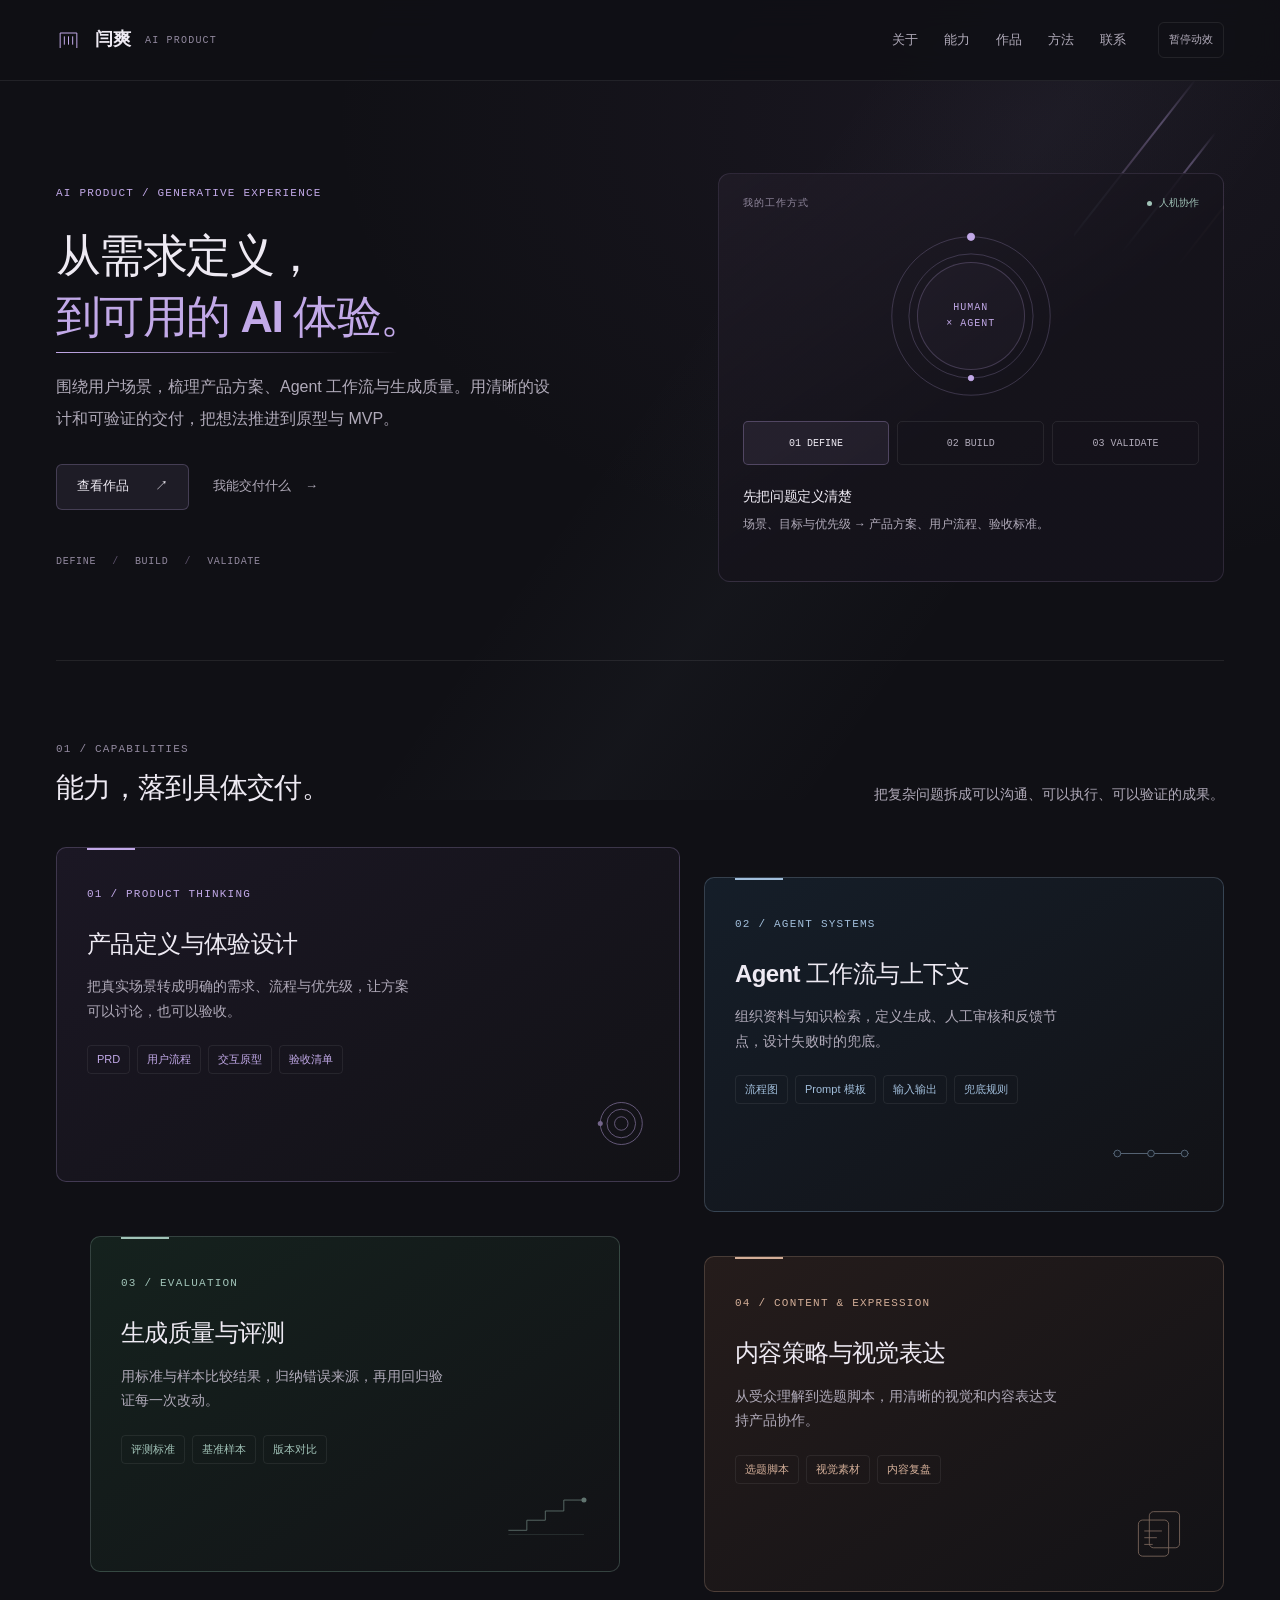
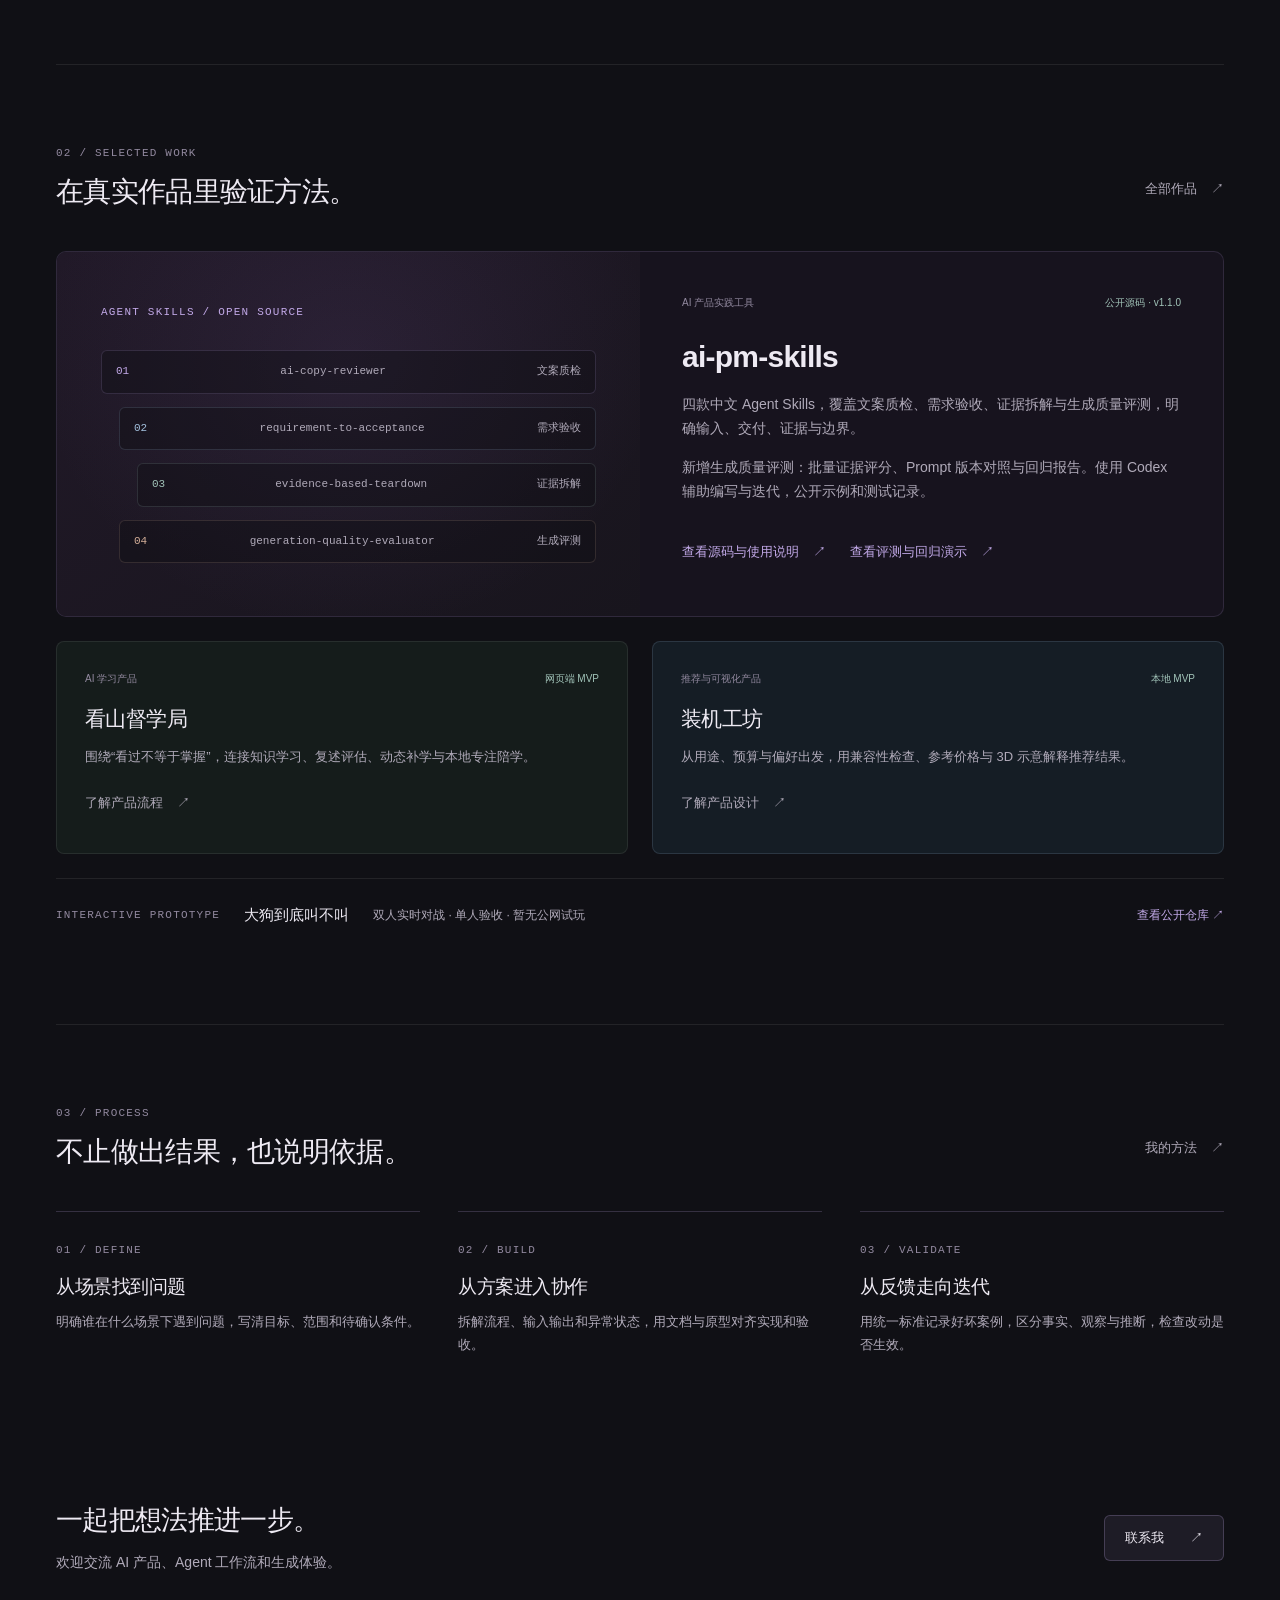
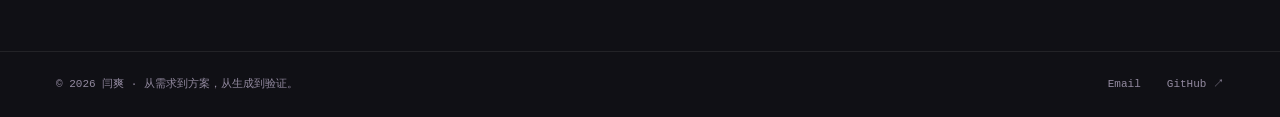
==== commit 90d63624: "Refresh portfolio visual style, capabilities and public projects" ====
--- a/index.html
+++ b/index.html
@@ -1,27 +1,43 @@
 <!doctype html>
 <html lang="zh-CN">
-  <head>
-    <meta charset="UTF-8" />
-    <meta name="viewport" content="width=device-width, initial-scale=1.0" />
-    <meta name="description" content="闫爽的个人主页，记录 AI 产品、内容生产与个人项目实践。" />
-    <title>闫爽｜个人主页</title>
-    <link rel="icon" type="image/svg+xml" href="data:image/svg+xml,%3Csvg xmlns='http://www.w3.org/2000/svg' viewBox='0 0 64 64'%3E%3Crect width='64' height='64' rx='12' fill='%23101010'/%3E%3Cpath d='M18 18h28v7H26v8h16v7H26v6h20v7H18z' fill='%23f7f6f3'/%3E%3C/svg%3E" />
-    <script>document.documentElement.classList.add('js')</script>
-    <link rel="stylesheet" href="./styles.css" />
-    <link rel="stylesheet" href="./refreshed.css" />
-  </head>
-  <body class="home-page" data-route="index"><header class="site-header personal-header"><a class="wordmark" href="./index.html" aria-label="返回首页">闫爽 <span>个人主页</span></a><nav aria-label="主导航"><a href="./about.html" data-page="about">关于我</a><a href="./projects.html" data-page="projects">项目</a><a href="./experience.html" data-page="experience">经历</a><a href="./notes.html" data-page="notes">想法</a><a href="./contact.html" data-page="contact">联系</a></nav></header><div class="page-transition" aria-hidden="true"><div class="transition-curtain"></div><div class="transition-strokes"><i></i><i></i><i></i></div><span class="transition-label">闫爽</span></div><main id="top"><section class="personal-hero section-pad">
-        <div aria-hidden="true" class="gold-slash slash-one"></div><div aria-hidden="true" class="gold-slash slash-two"></div><div class="gold-ribbons" aria-hidden="true"><i></i><i></i><i></i></div>
-        <div class="personal-hero-copy">
-          <p class="eyebrow">你好，我是闫爽</p>
-          <h1>把复杂的 AI 能力，<br /><em>做成可理解的体验。</em></h1>
-          <p>我喜欢从真实场景里发现问题，研究内容如何被生产、理解和使用，再把需求、流程、模型与视觉表达组织成一个完整的产品。</p>
-          <div class="hero-links"><a class="pill" href="./projects.html">看看我的项目</a><a class="text-link" href="./about.html">了解我</a></div>
-          <div class="hero-keywords"><span>AI 产品</span><span>内容生产</span><span>用户体验</span></div>
-        </div>
-        <aside class="personal-portrait-card">
-          
-          <img src="./assets/yan-shuang-resume.png" alt="闫爽个人照片" />
-          <div class="portrait-info"><strong>闫爽</strong><span>AI 产品 · 内容 · 交互</span><span>关注 AI 产品与内容体验</span></div>
-        </aside>
-      </section><div class="home-directory section-pad"><a href="./about.html"><span>01</span>关于我<b aria-hidden="true">↗</b></a><a href="./projects.html"><span>02</span>项目<b aria-hidden="true">↗</b></a><a href="./experience.html"><span>03</span>经历<b aria-hidden="true">↗</b></a><a href="./notes.html"><span>04</span>想法<b aria-hidden="true">↗</b></a><a href="./contact.html"><span>05</span>联系<b aria-hidden="true">↗</b></a></div></main><footer class="site-footer"><span>© 2026 闫爽</span><span>个人主页 · 北京</span></footer><script src="./navigation.js" defer></script></body></html>+<head>
+  <meta charset="UTF-8" />
+  <meta name="viewport" content="width=device-width, initial-scale=1.0" />
+  <meta name="description" content="闫爽的个人作品集：产品定义、Agent 工作流、生成质量评测与视觉表达。查看真实作品与可交付成果。" />
+  <meta name="theme-color" content="#101015" />
+  <title>闫爽｜AI 产品与生成体验</title>
+  <link rel="icon" href="data:image/svg+xml,%3Csvg xmlns='http://www.w3.org/2000/svg' viewBox='0 0 32 32'%3E%3Crect width='32' height='32' rx='7' fill='%23101515'/%3E%3Cpath d='M8 25V7h16v18M13 11v10m6-10v10' fill='none' stroke='%23c2a9e8' stroke-width='1.5'/%3E%3C/svg%3E" />
+  <link rel="stylesheet" href="./styles.css" />
+  <link rel="stylesheet" href="./refreshed.css" />
+  <script src="./navigation.js" defer></script>
+</head>
+<body data-route="index">
+  <a class="skip-link" href="#main">跳到主要内容</a>
+  <header class="site-header">
+    <div class="container header-inner">
+      <a class="wordmark" href="./index.html" aria-label="闫爽，返回首页"><svg class="brand-mark" viewBox="0 0 30 30" aria-hidden="true"><path d="M5 24V6h20v18M10 10v10m5-10v10m5-10v10" fill="none" stroke="currentColor" stroke-width="1.2"/></svg> 闫爽 <span>AI PRODUCT</span></a>
+      <nav class="site-nav" aria-label="主导航">
+          <a href="./about.html">关于</a>
+          <a href="./experience.html">能力</a>
+          <a href="./projects.html">作品</a>
+          <a href="./notes.html">方法</a>
+          <a href="./contact.html">联系</a>
+      </nav>
+      <button class="motion-toggle" type="button" aria-pressed="false">暂停动效</button>
+    </div>
+  </header>
+  <div class="page-transition" aria-hidden="true"><div class="transition-curtain"></div><div class="transition-strokes"><i></i><i></i><i></i></div><span class="transition-label"></span></div>
+  <main id="main" tabindex="-1">
+    <section class="container hero"><div class="ambient-strokes" aria-hidden="true"><i></i><i></i><i></i></div>
+      <div class="hero-copy"><p class="eyebrow">AI PRODUCT / GENERATIVE EXPERIENCE</p><h1>从需求定义，<br /><span>到可用的 AI 体验。</span></h1><p class="hero-intro">围绕用户场景，梳理产品方案、Agent 工作流与生成质量。用清晰的设计和可验证的交付，把想法推进到原型与 MVP。</p><div class="actions"><a class="button" href="./projects.html">查看作品 <span aria-hidden="true">↗</span></a><a class="text-link" href="./experience.html">我能交付什么 <span aria-hidden="true">→</span></a></div><div class="hero-bottom"><span>DEFINE</span><span>BUILD</span><span>VALIDATE</span></div></div>
+      <div class="system-panel" data-stage="define"><div class="system-top"><span>我的工作方式</span><span class="status">人机协作</span></div><div class="system-orbit" aria-hidden="true"><svg class="orbit" viewBox="0 0 200 200"><circle cx="100" cy="100" r="88"/><circle cx="100" cy="100" r="69"/><g class="orbiter"><circle cx="100" cy="12" r="4"/><circle cx="100" cy="169" r="3"/></g></svg><div class="orbit-inner">HUMAN<br />× AGENT</div></div><div class="work-tabs" role="tablist" aria-label="工作阶段"><button id="tab-define" role="tab" aria-selected="true" aria-controls="stage-define" data-stage="define" type="button">01 DEFINE</button><button id="tab-build" role="tab" aria-selected="false" aria-controls="stage-build" data-stage="build" type="button">02 BUILD</button><button id="tab-validate" role="tab" aria-selected="false" aria-controls="stage-validate" data-stage="validate" type="button">03 VALIDATE</button></div><div id="stage-define" class="stage-copy" role="tabpanel" aria-labelledby="tab-define" tabindex="0"><h2>先把问题定义清楚</h2><p>场景、目标与优先级 → 产品方案、用户流程、验收标准。</p></div><div id="stage-build" class="stage-copy" role="tabpanel" aria-labelledby="tab-build" tabindex="0"><h2>让流程可执行、可协作</h2><p>上下文、结构化输出与人工节点 → Prompt 模板、交互原型、MVP。</p></div><div id="stage-validate" class="stage-copy" role="tabpanel" aria-labelledby="tab-validate" tabindex="0"><h2>用证据推动下一轮改进</h2><p>基准样本、错误归因与版本对比 → 评测记录、修订建议、回归验证。</p></div></div>
+    </section><section class="container section"><div class="section-heading"><div><span class="kicker">01 / CAPABILITIES</span><h2>能力，落到具体交付。</h2></div><p>把复杂问题拆成可以沟通、可以执行、可以验证的成果。</p></div><div class="capability-grid"><article class="capability  reveal"><span class="kicker">01 / PRODUCT THINKING</span><h3>产品定义与体验设计</h3><p>把真实场景转成明确的需求、流程与优先级，让方案可以讨论，也可以验收。</p><div class="deliverables"><span>PRD</span><span>用户流程</span><span>交互原型</span><span>验收清单</span></div><svg class="mini-art" viewBox="0 0 100 60" aria-hidden="true"><g fill="none" stroke="currentColor"><circle cx="67" cy="30" r="25"/><circle cx="67" cy="30" r="17"/><circle cx="67" cy="30" r="8"/></g><circle cx="42" cy="30" r="3" fill="currentColor"/></svg></article><article class="capability capability-blue reveal"><span class="kicker">02 / AGENT SYSTEMS</span><h3>Agent 工作流与上下文</h3><p>组织资料与知识检索，定义生成、人工审核和反馈节点，设计失败时的兜底。</p><div class="deliverables"><span>流程图</span><span>Prompt 模板</span><span>输入输出</span><span>兜底规则</span></div><svg class="mini-art" viewBox="0 0 100 60" aria-hidden="true"><path d="M5 30h90" stroke="currentColor"/><g fill="#151e29" stroke="currentColor"><circle cx="10" cy="30" r="4"/><circle cx="50" cy="30" r="4"/><circle cx="90" cy="30" r="4"/></g></svg></article><article class="capability capability-green reveal"><span class="kicker">03 / EVALUATION</span><h3>生成质量与评测</h3><p>用标准与样本比较结果，归纳错误来源，再用回归验证每一次改动。</p><div class="deliverables"><span>评测标准</span><span>基准样本</span><span>版本对比</span></div><svg class="mini-art" viewBox="0 0 100 60" aria-hidden="true"><path d="M4 50h22V38h22V27h22V14h24" fill="none" stroke="currentColor"/><path d="M4 55h90" stroke="currentColor" opacity=".3"/><circle cx="94" cy="14" r="3" fill="currentColor"/></svg></article><article class="capability capability-copper reveal"><span class="kicker">04 / CONTENT & EXPRESSION</span><h3>内容策略与视觉表达</h3><p>从受众理解到选题脚本，用清晰的视觉和内容表达支持产品协作。</p><div class="deliverables"><span>选题脚本</span><span>视觉素材</span><span>内容复盘</span></div><svg class="mini-art" viewBox="0 0 100 60" aria-hidden="true"><g fill="none" stroke="currentColor"><rect x="48" y="4" width="36" height="43" rx="5"/><rect x="35" y="14" width="36" height="43" rx="5"/><path d="M42 27h21m-21 8h15m-15 8h10"/></g></svg></article></div></section>
+<section class="container section"><div class="section-heading"><div><span class="kicker">02 / SELECTED WORK</span><h2>在真实作品里验证方法。</h2></div><a class="text-link" href="./projects.html">全部作品 <span aria-hidden="true">↗</span></a></div><article class="featured-work reveal"><div class="work-cover"><span class="kicker">AGENT SKILLS / OPEN SOURCE</span><div class="skill-lines"><div class="skill-line"><b>01</b><span>ai-copy-reviewer</span><span>文案质检</span></div><div class="skill-line"><b>02</b><span>requirement-to-acceptance</span><span>需求验收</span></div><div class="skill-line"><b>03</b><span>evidence-based-teardown</span><span>证据拆解</span></div><div class="skill-line"><b>04</b><span>generation-quality-evaluator</span><span>生成评测</span></div></div></div><div class="work-copy"><div class="project-label"><span>AI 产品实践工具</span><span class="badge">公开源码 · v1.1.0</span></div><h3>ai-pm-skills</h3><p>四款中文 Agent Skills，覆盖文案质检、需求验收、证据拆解与生成质量评测，明确输入、交付、证据与边界。</p><p>新增生成质量评测：批量证据评分、Prompt 版本对照与回归报告。使用 Codex 辅助编写与迭代，公开示例和测试记录。</p><div class="actions"><a class="text-link" href="https://github.com/Yan-Shuang/ai-pm-skills" target="_blank" rel="noopener noreferrer">查看源码与使用说明 <span aria-hidden="true">↗</span></a><a class="text-link" href="https://github.com/Yan-Shuang/ai-pm-skills/blob/main/skills/generation-quality-evaluator/demo/REPORT.md" target="_blank" rel="noopener noreferrer">查看评测与回归演示 <span aria-hidden="true">↗</span></a></div></div></article><div class="work-list"><article class="work-small green reveal"><div class="project-label"><span>AI 学习产品</span><span class="badge">网页端 MVP</span></div><h3>看山督学局</h3><p>围绕“看过不等于掌握”，连接知识学习、复述评估、动态补学与本地专注陪学。</p><a class="text-link" href="./projects.html#kanshan">了解产品流程 <span aria-hidden="true">↗</span></a></article><article class="work-small blue reveal"><div class="project-label"><span>推荐与可视化产品</span><span class="badge">本地 MVP</span></div><h3>装机工坊</h3><p>从用途、预算与偏好出发，用兼容性检查、参考价格与 3D 示意解释推荐结果。</p><a class="text-link" href="./projects.html#pc-builder">了解产品设计 <span aria-hidden="true">↗</span></a></article></div><a class="github-more reveal" href="https://github.com/Yan-Shuang/dagou-daodi-jiao-bu-jiao" target="_blank" rel="noopener noreferrer"><span class="kicker">INTERACTIVE PROTOTYPE</span><strong>大狗到底叫不叫</strong><span>双人实时对战 · 单人验收 · 暂无公网试玩</span><span>查看公开仓库 ↗</span></a></section>
+<section class="container section"><div class="section-heading"><div><span class="kicker">03 / PROCESS</span><h2>不止做出结果，也说明依据。</h2></div><a class="text-link" href="./notes.html">我的方法 <span aria-hidden="true">↗</span></a></div><div class="workflow-strip"><article class="reveal"><span class="kicker">01 / DEFINE</span><h3>从场景找到问题</h3><p>明确谁在什么场景下遇到问题，写清目标、范围和待确认条件。</p></article><article class="reveal"><span class="kicker">02 / BUILD</span><h3>从方案进入协作</h3><p>拆解流程、输入输出和异常状态，用文档与原型对齐实现和验收。</p></article><article class="reveal"><span class="kicker">03 / VALIDATE</span><h3>从反馈走向迭代</h3><p>用统一标准记录好坏案例，区分事实、观察与推断，检查改动是否生效。</p></article></div></section>
+<section class="container closing"><div><h2>一起把想法推进一步。</h2><p>欢迎交流 AI 产品、Agent 工作流和生成体验。</p></div><a class="button" href="./contact.html">联系我 <span aria-hidden="true">↗</span></a></section>
+  </main>
+  <footer class="site-footer">
+    <div class="container footer-inner"><span>© 2026 闫爽 · 从需求到方案，从生成到验证。</span><div><a href="mailto:3233654978@qq.com">Email</a><a href="https://github.com/Yan-Shuang" target="_blank" rel="noopener noreferrer">GitHub ↗</a></div></div>
+  </footer>
+</body>
+</html>
--- a/styles.css
+++ b/styles.css
@@ -1 +1,50 @@
-:root{--ink:#101010;--charcoal:#252525;--paper:#f4f3f0;--silver:#d7d5d1;--gold:#b9965b;--gold-light:#d6bd8d;--line:#262626;--muted:#76736d;--white:#fff;--sans:'Inter',ui-sans-serif,system-ui,-apple-system,'PingFang SC','Microsoft YaHei',sans-serif;--mono:'DM Mono',ui-monospace,SFMono-Regular,Menlo,monospace;--max:1440px}*{box-sizing:border-box}html{scroll-behavior:smooth}body{margin:0;background:var(--paper);color:var(--ink);font-family:var(--sans);font-size:16px;line-height:1.45;-webkit-font-smoothing:antialiased}.site-header{height:78px;max-width:var(--max);margin:auto;padding:0 5.2vw;display:flex;align-items:center;justify-content:space-between;border-bottom:1px solid var(--line);position:relative;z-index:2;background:rgba(244,243,240,.86);backdrop-filter:blur(12px)}.wordmark{color:var(--ink);text-decoration:none;font-size:17px;font-weight:600;letter-spacing:-.06em}.wordmark span{color:var(--gold);font-weight:300;margin:0 4px}.site-header nav{display:flex;align-items:center;gap:26px}.site-header nav a,.eyebrow,.section-label,.card-index,.experience-meta,.portrait-index,figcaption,.info-kicker,.info-role,dt{font-family:var(--mono);font-size:11px;letter-spacing:.02em;color:var(--ink);text-decoration:none}.site-header nav a{font-family:var(--sans);font-size:11px}.site-header nav a:hover,.text-link:hover,.personal-info a:hover{color:var(--gold);text-decoration:underline;text-underline-offset:5px}.contact-link{border-bottom:1px solid var(--gold);padding-bottom:2px}.section-pad{max-width:var(--max);margin:auto;padding-left:5.2vw;padding-right:5.2vw}.hero{min-height:calc(100vh - 78px);display:grid;grid-template-columns:minmax(0,1.4fr) minmax(240px,.74fr) minmax(165px,.5fr);gap:3.1vw;align-items:center;padding-top:7vh;padding-bottom:9vh;position:relative;overflow:hidden;background:radial-gradient(circle at 77% 34%,#e3d9c4 0,transparent 24%),var(--paper)}.hero:after{content:'AI  /  CONTENT  /  EXPERIENCE  /  AI  /  CONTENT  /  EXPERIENCE';position:absolute;bottom:2.2rem;left:0;white-space:nowrap;font-family:var(--mono);font-size:10px;color:var(--gold);animation:marquee 24s linear infinite;opacity:.9}.hero-copy{padding-bottom:3vh;animation:rise .9s ease both}.eyebrow{margin:0 0 28px;color:var(--gold);text-transform:uppercase}.hero h1{font-size:clamp(72px,10.3vw,148px);line-height:.86;letter-spacing:-.085em;font-weight:300;margin:0 0 38px}.hero h1 em,.closing em,.capability-card em{font-style:normal;font-weight:600}.hero h1 em{background:linear-gradient(100deg,var(--ink),var(--gold));-webkit-background-clip:text;background-clip:text;color:transparent}.hero-intro{font-size:21px;line-height:1.15;max-width:405px;margin:0 0 38px;letter-spacing:-.035em}.hero-actions{display:flex;align-items:center;gap:26px}.pill{display:inline-flex;align-items:center;gap:16px;border:1px solid var(--ink);border-radius:999px;padding:13px 21px;color:var(--ink);text-decoration:none;font-size:12px;transition:background .25s,color .25s,border-color .25s}.pill:hover{background:var(--gold);border-color:var(--gold);color:var(--white)}.text-link{color:var(--ink);text-decoration:none;font-size:14px}.portrait-wrap{margin:0;position:relative;justify-self:center;width:min(100%,335px);transform:translate3d(var(--mx,0),var(--my,0),0);transition:transform .4s ease;animation:portrait-in 1.2s .15s ease both}.portrait-wrap:before{content:'';position:absolute;inset:13px -13px -13px 13px;border:1px solid var(--gold);z-index:0;transition:transform .4s ease}.portrait-wrap:hover:before{transform:translate(8px,-8px)}.portrait-wrap img{display:block;width:100%;aspect-ratio:4/5;object-fit:cover;object-position:center 25%;filter:none;mix-blend-mode:normal;position:relative;z-index:1}.portrait-index{position:absolute;top:-24px;right:0;color:var(--gold);z-index:2}.portrait-wrap figcaption{margin-top:22px;color:var(--muted);position:relative;z-index:2}.personal-info{align-self:center;padding:25px 0 25px 2.2vw;border-left:1px solid var(--gold);min-width:0;animation:rise .9s .25s ease both}.info-kicker{color:var(--gold);margin:0 0 32px;white-space:nowrap}.personal-info h2{font-size:46px;letter-spacing:-.08em;font-weight:400;line-height:1;margin:0 0 13px}.info-role{font-size:12px;line-height:1.65;color:var(--gold);margin:0}.info-rule{height:1px;background:#b6b2aa;margin:28px 0}.personal-info dl{margin:0}.personal-info dl>div{margin:0 0 22px}.personal-info dt{font-size:10px;color:var(--muted);margin-bottom:6px}.personal-info dd{font-size:14px;line-height:1.45;margin:0}.personal-info a{color:var(--ink);text-decoration:none}.rule-top{border-top:1px solid var(--line)}.statement{display:grid;grid-template-columns:1fr 1.8fr;gap:7vw;padding-top:46px;padding-bottom:110px}.section-label{padding-top:5px;color:var(--gold)}.statement-body{max-width:680px}.statement-lead{font-size:clamp(32px,4.1vw,58px);line-height:.94;letter-spacing:-.075em;font-weight:300;margin:0 0 42px}.statement-body>p:last-child{max-width:610px;font-size:18px;line-height:1.42;margin:0;color:#3d3b37}.experience{padding-top:46px;padding-bottom:110px}.experience-stage{max-width:1100px;margin-left:auto}.slider-controls{display:flex;justify-content:space-between;align-items:center;margin:0 0 19px;color:var(--gold);font-family:var(--mono);font-size:10px}.slider-controls>div{display:flex;gap:8px}.slider-button{width:42px;height:34px;border:1px solid var(--ink);background:transparent;color:var(--ink);font-size:18px;cursor:pointer;transition:background .2s,color .2s}.slider-button:hover{background:var(--gold);border-color:var(--gold);color:var(--white)}.timeline{display:flex;gap:24px;overflow-x:auto;scroll-snap-type:x mandatory;scrollbar-width:thin;scrollbar-color:var(--gold) transparent;padding:0 0 25px;cursor:grab}.timeline:active{cursor:grabbing}.experience-item{flex:0 0 min(760px,78vw);scroll-snap-align:start;background:var(--silver);border:0;border-top:2px solid var(--gold);padding:29px;min-height:390px;display:grid;grid-template-columns:170px 1fr;gap:4vw}.experience-item:last-child{padding-bottom:29px}.experience-meta{color:var(--muted);display:flex;flex-direction:column;gap:8px}.experience-item h2{font-size:29px;line-height:1.05;letter-spacing:-.06em;font-weight:500;margin:0}.role{font-family:var(--mono);font-size:12px;color:var(--gold);margin:10px 0 28px}.experience-item ul{padding:0;margin:0;list-style:none;max-width:710px}.experience-item li{font-size:16px;line-height:1.5;margin:0 0 12px;padding-left:20px;position:relative}.experience-item li:before{content:'—';position:absolute;left:0;color:var(--gold)}.capabilities{padding-top:46px;padding-bottom:110px}.capability-grid{margin-top:48px;display:grid;grid-template-columns:1fr 1fr;gap:10px}.capability-card{padding:29px;min-height:300px;border-radius:7px;display:flex;flex-direction:column;justify-content:space-between;transition:transform .35s ease,background .35s ease}.capability-card:hover{transform:translateY(-8px)}.dark-card{background:var(--charcoal);color:var(--white);position:relative;overflow:hidden}.dark-card:after{content:'✦';position:absolute;right:28px;top:21px;color:var(--gold-light);font-size:22px}.dark-card .card-index,.dark-card p{color:var(--white)}.paper-card{background:var(--silver)}.capability-card h2{font-size:39px;line-height:.94;letter-spacing:-.075em;font-weight:300;margin:55px 0 20px}.capability-card p:last-child{font-size:15px;line-height:1.4;max-width:460px;margin:0}.wide-card{grid-column:1/-1;min-height:180px;display:grid;grid-template-columns:1fr 2fr;gap:30px;align-items:start}.wide-card p:last-child{align-self:end}.tool-list{display:flex;flex-wrap:wrap;gap:8px;margin-top:0}.tool-list span{border:1px solid var(--ink);border-radius:999px;padding:8px 14px;font-family:var(--mono);font-size:12px;transition:background .2s,color .2s}.tool-list span:hover{background:var(--gold);border-color:var(--gold);color:var(--white)}.closing{text-align:center;padding-top:130px;padding-bottom:135px;background:linear-gradient(180deg,transparent 10%,#e7dfd1 100%)}.closing h2{font-size:clamp(58px,8.5vw,118px);line-height:.86;letter-spacing:-.09em;font-weight:300;margin:28px 0 48px}.closing em{color:var(--gold)}.site-footer{border-top:1px solid var(--line);max-width:var(--max);margin:auto;padding:18px 5.2vw 25px;display:flex;justify-content:space-between;font-family:var(--mono);font-size:10px;color:var(--muted)}.js .reveal{opacity:0;transform:translateY(28px);transition:opacity .8s ease,transform .8s ease}.js .reveal.is-visible{opacity:1;transform:translateY(0)}@keyframes rise{from{opacity:0;transform:translateY(24px)}to{opacity:1;transform:translateY(0)}}@keyframes portrait-in{from{opacity:0;transform:translate3d(24px,18px,0) scale(.98)}to{opacity:1;transform:translate3d(var(--mx,0),var(--my,0),0) scale(1)}}@keyframes marquee{to{transform:translateX(-50%)}}@media (prefers-reduced-motion:reduce){*,*:before,*:after{animation-duration:.01ms!important;animation-iteration-count:1!important;scroll-behavior:auto!important;transition-duration:.01ms!important}.js .reveal{opacity:1;transform:none}}@media (max-width:1050px){.hero{grid-template-columns:minmax(0,1fr) minmax(240px,.72fr);gap:5vw}.personal-info{grid-column:1/-1;border-left:0;border-top:1px solid var(--gold);padding:20px 0 0;display:grid;grid-template-columns:1fr 1fr 1fr;gap:24px}.info-kicker{grid-column:1/-1;margin:0}.info-rule{display:none}.personal-info h2{font-size:34px}.personal-info dl{display:contents}.personal-info dl>div{margin:0}}@media (max-width:800px){.site-header{height:auto;min-height:68px;padding:18px 6vw;align-items:flex-start;backdrop-filter:none}.site-header nav{gap:12px;flex-wrap:wrap;justify-content:flex-end}.site-header nav a{font-size:10px}.site-header nav a:nth-child(2){display:none}.section-pad{padding-left:6vw;padding-right:6vw}.hero{min-height:auto;grid-template-columns:1fr;gap:55px;padding-top:75px;padding-bottom:85px}.hero h1{font-size:clamp(72px,21vw,145px)}.hero-intro{font-size:19px}.portrait-wrap{width:min(100%,330px);justify-self:center}.personal-info{grid-column:auto;display:block;padding:25px 0 0;border-top:1px solid var(--gold)}.personal-info dl>div{margin:0 0 18px}.info-kicker{margin-bottom:22px}.statement{grid-template-columns:1fr;gap:38px;padding-bottom:80px}.statement-lead{font-size:44px}.statement-body>p:last-child{font-size:17px}.experience{padding-bottom:80px}.experience-stage{margin-left:0}.experience-item{flex-basis:88vw;grid-template-columns:1fr;gap:20px;min-height:500px;padding:25px}.experience-item h2{font-size:27px}.capabilities{padding-bottom:80px}.capability-grid{grid-template-columns:1fr}.wide-card{grid-column:auto;display:flex;min-height:230px}.closing{padding-top:90px;padding-bottom:95px}.closing h2{font-size:72px}.site-footer{padding-left:6vw;padding-right:6vw;gap:12px;flex-wrap:wrap}.site-footer span:last-child{width:100%}}@media (max-width:420px){.site-header nav a:first-child,.site-header nav a:nth-child(3){display:none}.hero h1{font-size:78px}.hero-actions{gap:18px}.statement-lead{font-size:38px}.closing h2{font-size:60px}}
+:root{color-scheme:dark;--bg:#101015;--surface:#18151f;--text:#eeeaf3;--muted:#b0aab9;--quiet:#92899f;--line:#ffffff14;--violet:#c2a9e8;--blue:#a2bfdc;--green:#a1c3b8;--copper:#d3ae98;--sans:-apple-system,BlinkMacSystemFont,"Segoe UI","PingFang SC","Microsoft YaHei",sans-serif;--mono:"SFMono-Regular",Consolas,"Liberation Mono",monospace;--max:1168px}
+*{box-sizing:border-box}html{scroll-behavior:smooth;scroll-padding-top:105px}body{margin:0;background:var(--bg);color:var(--text);font:16px/1.75 var(--sans);-webkit-font-smoothing:antialiased}body::before{content:"";position:absolute;z-index:-1;inset:0 0 auto;height:800px;pointer-events:none;background:radial-gradient(ellipse at 80% 15%,#6f51851b,transparent 48%),linear-gradient(125deg,transparent 50%,#a5c1d908 62%,transparent 75%)}a{color:inherit;text-decoration:none}button{font:inherit;color:inherit}button,summary{-webkit-tap-highlight-color:transparent}a,button,summary{touch-action:manipulation}a:focus-visible,button:focus-visible,summary:focus-visible{outline:2px solid var(--violet);outline-offset:5px}::selection{background:#74568b;color:white}svg,img{display:block;max-width:100%}p,h1,h2,h3{margin-top:0}h1,h2,h3{line-height:1.35;letter-spacing:-.025em;font-weight:550}.container{width:min(var(--max),calc(100% - 96px));margin-inline:auto}.skip-link{position:fixed;top:12px;left:12px;z-index:200;padding:10px 18px;background:var(--text);color:var(--bg);transform:translateY(-150%)}.skip-link:focus{transform:none}
+.site-header{position:sticky;top:0;z-index:30;border-bottom:1px solid var(--line);background:#101015e8;backdrop-filter:blur(14px)}.header-inner{min-height:80px;display:flex;align-items:center;gap:32px}.wordmark{display:flex;align-items:center;gap:14px;font-size:18px;font-weight:600;white-space:nowrap}.brand-mark{width:25px;height:25px;color:var(--violet)}.wordmark span{color:var(--quiet);font:10px/1.5 var(--mono);letter-spacing:.12em;font-weight:400}.site-nav{display:flex;align-items:center;gap:26px;margin-left:auto}.site-nav a{color:var(--muted);font-size:13px;padding:12px 0;position:relative;white-space:nowrap;transition:color .2s}.site-nav a:hover,.site-nav a[aria-current]{color:var(--text)}.site-nav a::after{content:"";position:absolute;bottom:6px;left:0;right:0;height:1px;background:var(--violet);transform:scaleX(0);transform-origin:left;transition:transform .2s}.site-nav a:hover::after,.site-nav a[aria-current]::after{transform:scaleX(1)}.motion-toggle{display:none;border:1px solid var(--line);background:transparent;border-radius:6px;padding:6px 10px;min-height:36px;color:var(--muted);font-size:11px;cursor:pointer;white-space:nowrap}.js .motion-toggle{display:block}.motion-toggle:hover{border-color:#c2a9e870}
+.eyebrow,.kicker{font:11px/1.6 var(--mono);letter-spacing:.11em;text-transform:uppercase;color:var(--violet)}.eyebrow{margin-bottom:22px}.hero{display:grid;grid-template-columns:1.18fr 1fr;align-items:center;gap:64px;padding:92px 0 78px}.hero h1{font-size:clamp(32px,3.5vw,49px);line-height:1.37;margin-bottom:24px;letter-spacing:-.035em}.hero h1 span{color:var(--violet)}.hero-intro{max-width:495px;color:var(--muted);font-size:16px;line-height:1.95;margin-bottom:30px}.actions{display:flex;flex-wrap:wrap;align-items:center;gap:24px}.button{display:inline-flex;align-items:center;justify-content:center;gap:26px;min-height:46px;padding:10px 20px;border:1px solid #c2a9e83c;border-radius:6px;background:#c2a9e815;font-size:13px;transition:background .2s,border-color .2s,transform .2s}.button:hover{background:#c2a9e828;border-color:#c2a9e880;transform:translateY(-2px)}.text-link{display:inline-flex;gap:14px;align-items:center;min-height:44px;font-size:13px;color:var(--muted);transition:color .2s}.text-link:hover{color:var(--text)}.text-link span,.button span{transition:transform .2s}.text-link:hover span,.button:hover span{transform:translate(2px,-2px)}.hero-bottom{display:flex;gap:16px;margin-top:44px;color:var(--quiet);font:10px/1.6 var(--mono);letter-spacing:.07em}.hero-bottom span+span::before{content:"/";margin-right:16px;color:#5b5069}
+.section{padding:72px 0;border-top:1px solid var(--line)}.section-heading{display:flex;justify-content:space-between;align-items:end;gap:32px;margin-bottom:40px}.section-heading h2{font-size:28px;margin:8px 0 0}.section-heading>p{max-width:415px;color:var(--muted);font-size:14px;margin-bottom:0}.section-heading .text-link{flex-shrink:0}.kicker{color:var(--quiet)}.page-intro{padding:52px 0 44px}.breadcrumb{display:flex;gap:14px;font-size:11px;color:var(--quiet);margin-bottom:40px}.breadcrumb a:hover{color:var(--violet)}.page-intro h1{font-size:clamp(31px,4vw,44px);margin-bottom:18px}.page-intro>p{color:var(--muted);max-width:690px;margin-bottom:0}.page-section{padding:12px 0 76px}.page-next{display:flex;align-items:center;justify-content:space-between;gap:30px;padding:36px 0;border-top:1px solid var(--line)}.page-next a:first-child{display:grid;gap:6px}.page-next small{color:var(--quiet);font-size:11px}.page-next strong{font-size:21px;font-weight:500}.page-next>a:last-child{color:var(--muted);font-size:12px}.site-footer{border-top:1px solid var(--line)}.footer-inner{display:flex;justify-content:space-between;flex-wrap:wrap;gap:20px;padding:24px 0;color:var(--quiet);font:11px/1.6 var(--mono)}.footer-inner a:hover{color:var(--violet)}.footer-inner div{display:flex;gap:26px}
+/* Preserve the original diagonal curtain, light strokes and arrival rhythm. */
+.page-transition{position:fixed;inset:0;z-index:100;pointer-events:none;visibility:hidden;overflow:hidden;contain:paint}
+.transition-curtain{position:absolute;inset:-15% calc(-15% - 18vh);background:linear-gradient(125deg,#101015 5%,#21172d 45%,#34243e 68%,#14131c 95%);transform:translateX(-130%) skewX(-18deg);will-change:transform}
+.transition-strokes{position:absolute;inset:0;opacity:0}
+.transition-strokes i{position:absolute;top:-30%;left:40%;height:160%;width:3px;transform:rotate(38deg);background:linear-gradient(transparent,#baa1df,#8c759f,#a7bad3,transparent);box-shadow:0 0 22px #b69add44}
+.transition-strokes i:nth-child(2){left:53%;width:1px;background:linear-gradient(transparent,#a8c1d8,#8197b3,#b9c9de,transparent)}
+.transition-strokes i:nth-child(3){left:65%;width:2px;background:linear-gradient(transparent,#d1af9a,#a38078,#dabfaa,transparent)}
+.transition-label{position:absolute;top:50%;left:50%;transform:translate(-50%,-50%);opacity:0;font:500 clamp(28px,4vw,56px)/1.4 var(--sans);color:#deceef;letter-spacing:.15em;white-space:nowrap}
+.js .page-entering .page-transition,.page-leaving .page-transition{visibility:visible}
+.js .page-entering .transition-curtain{animation:curtainReveal .85s cubic-bezier(.76,0,.24,1) both}
+.js .page-entering .transition-strokes{animation:strokeReveal .85s ease both}
+.js .page-entering main{animation:contentReveal .9s .12s both}
+.page-leaving .page-transition{pointer-events:auto}
+.page-leaving .transition-curtain{animation:curtainCover .55s cubic-bezier(.76,0,.24,1) both}
+.page-leaving .transition-strokes{animation:strokeCover .55s ease both}
+.page-leaving .transition-label{animation:labelCover .55s .08s both}
+.page-leaving main{transition:opacity .4s,transform .55s;opacity:.15;transform:translateY(-14px)}
+.reveal{transition:opacity .8s ease,transform .8s cubic-bezier(.2,.8,.2,1)}
+.js .reveal-pending{opacity:0;transform:translateY(28px)}
+@keyframes curtainCover{to{transform:translateX(0) skewX(-18deg)}}
+@keyframes curtainReveal{from{transform:translateX(0) skewX(-18deg)}to{transform:translateX(130%) skewX(-18deg)}}
+@keyframes strokeCover{from{opacity:0;transform:translateX(-50%)}to{opacity:1;transform:translateX(0)}}
+@keyframes strokeReveal{from{opacity:1;transform:translateX(0)}to{opacity:0;transform:translateX(60%)}}
+@keyframes labelCover{to{opacity:1}}
+@keyframes contentReveal{from{opacity:0;transform:translateY(22px);filter:blur(4px)}to{opacity:1;transform:none;filter:none}}
+@media(max-width:1050px){.container{width:calc(100% - 64px)}.header-inner{gap:22px}.wordmark span{display:none}.site-nav{gap:20px}.hero{gap:34px;padding:70px 0 65px}.hero h1{font-size:37px}}
+@media(max-width:760px){html{scroll-padding-top:140px}.container{width:calc(100% - 40px)}.header-inner{min-height:auto;flex-wrap:wrap;gap:0;padding-top:14px}.wordmark{font-size:16px}.wordmark span{display:inline;font-size:9px}.motion-toggle{margin-left:auto;min-height:34px}.site-nav{order:3;width:100%;margin-left:0;justify-content:space-between;gap:8px;padding:6px 0 4px}.site-nav a{font-size:12px;min-height:44px}.hero{grid-template-columns:1fr;gap:40px;padding:52px 0}.hero h1{font-size:clamp(28px,7.5vw,39px)}.hero-intro{font-size:14px;margin-bottom:24px}.hero-bottom{margin-top:28px;gap:12px;font-size:9px}.hero-bottom span+span::before{margin-right:12px}.eyebrow{font-size:10px;margin-bottom:18px}.section{padding:48px 0}.section-heading{align-items:start;flex-direction:column;gap:14px;margin-bottom:28px}.section-heading h2{font-size:24px}.section-heading>p{font-size:13px}.page-intro{padding:28px 0 35px}.breadcrumb{margin-bottom:32px}.page-intro>p{font-size:14px}.page-section{padding-bottom:48px}.page-next{padding:28px 0}.footer-inner{font-size:10px;gap:14px}}
+@media(prefers-reduced-motion:reduce){html{scroll-behavior:auto}*,*::before,*::after{animation:none!important;transition:none!important}.js .reveal-pending{opacity:1;transform:none}.page-transition{display:none}}
+html[data-motion="off"]{scroll-behavior:auto}html[data-motion="off"] *,html[data-motion="off"] *::before,html[data-motion="off"] *::after{animation:none!important;transition:none!important}html[data-motion="off"] .reveal-pending{opacity:1;transform:none}html[data-motion="off"] .page-transition{display:none}
+
+.hero,.page-intro{position:relative}
+.ambient-strokes{position:absolute;right:0;top:0;width:150px;height:250px;overflow:hidden;pointer-events:none;opacity:.35}
+.ambient-strokes i{position:absolute;right:95px;top:-25px;width:2px;height:220px;transform:rotate(38deg);background:linear-gradient(transparent,#c2a9e8,#88709b,#a2bfdc,transparent);animation:strokeBreathe 7s ease-in-out infinite alternate}
+.ambient-strokes i:nth-child(2){right:55px;top:35px;height:155px;animation-delay:-2s}
+.ambient-strokes i:nth-child(3){right:18px;top:100px;height:100px;background:linear-gradient(transparent,#d3ae98,#a88778,transparent);animation-delay:-4s}
+.page-intro .ambient-strokes{opacity:.22}
+.hero h1 span{position:relative;display:inline-block}
+.hero h1 span::after{content:"";position:absolute;left:0;right:7%;bottom:-.12em;height:1px;background:linear-gradient(90deg,var(--violet),transparent);transform-origin:left}
+.js .page-entering .hero h1 span::after{animation:lineGrow 1.2s .6s both}
+.site-header.is-scrolled{box-shadow:0 8px 25px #00000022}
+@keyframes strokeBreathe{from{opacity:.45}to{opacity:.95}}
+@keyframes lineGrow{from{transform:scaleX(0);opacity:0}to{transform:scaleX(1);opacity:1}}
+@media(max-width:760px){.ambient-strokes{width:90px;height:175px;opacity:.22}.ambient-strokes i{right:55px;height:150px}.ambient-strokes i:nth-child(2){right:24px;height:110px}.ambient-strokes i:nth-child(3){right:0;height:65px}.transition-label{font-size:32px}}
+@media(prefers-reduced-motion:reduce){.page-leaving main{opacity:1;transform:none}}
+html[data-motion="off"] .page-leaving main{opacity:1;transform:none}
--- a/refreshed.css
+++ b/refreshed.css
@@ -1,437 +1,24 @@
-:root {
-  --ink: #101010;
-  --muted: #6e6a64;
-  --paper: #f7f6f3;
-  --paper-2: #ecebe7;
-  --line: rgba(16, 16, 16, .12);
-  --gold: #8c7550;
-  --gold-light: #b8a27e;
-  --serif: "Noto Serif SC", Georgia, serif;
-}
-html { scroll-behavior: smooth; }
-body { background: var(--paper); color: var(--ink); }
-body::before { content: ""; position: fixed; inset: 0; pointer-events: none; opacity: .035; z-index: 10; background-image: url("data:image/svg+xml,%3Csvg viewBox='0 0 180 180' xmlns='http://www.w3.org/2000/svg'%3E%3Cfilter id='n'%3E%3CfeTurbulence type='fractalNoise' baseFrequency='.8' numOctaves='4' stitchTiles='stitch'/%3E%3C/filter%3E%3Crect width='100%25' height='100%25' filter='url(%23n)' opacity='.28'/%3E%3C/svg%3E"); }
-.site-header { background: rgba(247,246,243,.84); backdrop-filter: blur(18px); border-bottom: 1px solid rgba(16,16,16,.08); }
-.site-header nav a, .wordmark, .eyebrow, .section-label, .card-index, .experience-meta, .slider-controls, .project-top, .project-tags, .tool-list { letter-spacing: .14em; }
-.wordmark span { color: var(--gold); }
-.hero { min-height: 790px; grid-template-columns: minmax(300px, .9fr) minmax(280px, .58fr) minmax(280px, .7fr); gap: clamp(28px, 5vw, 88px); align-items: center; padding-top: 140px; position: relative; overflow: hidden; }
-.hero::before { display: none; }
-.hero-copy { position: relative; z-index: 1; }
-.hero-copy h1 { font-family: var(--serif); font-size: clamp(3.2rem, 5.7vw, 6.3rem); line-height: 1.08; letter-spacing: -.085em; font-weight: 500; }
-h1 em, .statement-lead, .closing h2 em, .dark-card h2 em { color: inherit; font-style: normal; }
-.hero-copy h1 em { position: relative; display: inline-block; }
-.hero-copy h1 em::after { content: ""; position: absolute; left: 0; right: 8%; bottom: -.14em; height: 1px; background: var(--gold); transform-origin: left; animation: lineGrow 1.4s .9s both cubic-bezier(.22,.61,.36,1); }
-.hero-intro { max-width: 29rem; color: var(--muted); font-size: 1.03rem; line-height: 2; margin-top: 2.2rem; }
-.hero-actions { display: flex; align-items: center; gap: 2rem; margin-top: 2.5rem; }
-.pill { border-color: var(--gold); box-shadow: 0 0 0 0 rgba(179,149,98,0); transition: transform .3s ease, box-shadow .3s ease, background .3s ease; }
-.pill:hover { transform: translateY(-3px); background: var(--ink); box-shadow: 0 12px 28px rgba(0,0,0,.12); }
-.portrait-wrap { transform: translate3d(var(--mx,0), var(--my,0), 0); transition: transform .6s cubic-bezier(.2,.8,.2,1); filter: drop-shadow(20px 24px 28px rgba(20,20,20,.16)); }
-.portrait-wrap::after { content: ""; position: absolute; inset: 10px -8px -8px 10px; border: 1px solid rgba(140,117,80,.55); z-index: -1; transform: rotate(2deg); transition: transform .6s ease; }
-.portrait-wrap:hover::after { transform: rotate(-1deg) translate(4px, -3px); }
-.portrait-wrap img { aspect-ratio: 4 / 5; object-fit: cover; object-position: 50% 20%; border-radius: 1px; filter: saturate(.92) contrast(1.02); }
-.portrait-index { color: var(--gold); }
-.portrait-wrap figcaption { color: var(--muted); }
-.personal-info { border-left: 1px solid rgba(140,117,80,.6); padding-left: 2rem; align-self: center; }
-.personal-info h2 { font-family: var(--serif); font-size: 3.2rem; margin: .5rem 0; }
-.info-role { color: var(--muted); line-height: 1.8; }
-.info-rule { background: linear-gradient(90deg, var(--gold), transparent); }
-.personal-info dt { color: var(--gold); }
-.personal-info dd { line-height: 1.8; }
-.personal-info a, .text-link { transition: color .25s ease; }
-.personal-info a:hover, .text-link:hover { color: var(--gold); }
-.rule-top { border-top-color: var(--line); }
-.section-label { color: var(--gold); }
-.statement { grid-template-columns: minmax(130px, .35fr) minmax(0, 1.2fr); }
-.statement-body { max-width: 62rem; }
-.statement-lead { font-family: var(--serif); font-size: clamp(2rem, 3.6vw, 4.2rem); line-height: 1.35; letter-spacing: -.06em; }
-.statement-body > p:not(.statement-lead) { max-width: 51rem; color: var(--muted); font-size: 1.04rem; line-height: 2; }
-.experience-stage { min-width: 0; }
-.slider-controls { color: var(--muted); border-bottom: 1px solid var(--line); padding-bottom: 1rem; }
-.slider-button { transition: background .25s ease, color .25s ease, transform .25s ease; }
-.slider-button:hover { background: var(--ink); color: var(--paper); transform: translateY(-2px); }
-.timeline { scrollbar-color: var(--gold) transparent; }
-.experience-item { background: rgba(255,255,255,.42); border: 1px solid rgba(16,16,16,.1); box-shadow: 0 18px 42px rgba(30,28,24,.025); transition: transform .45s cubic-bezier(.2,.8,.2,1), border-color .35s ease, background .35s ease; }
-.experience-item:hover { border-color: rgba(140,117,80,.6); transform: translateY(-6px); background: rgba(255,255,255,.7); }
-.experience-meta { color: var(--gold); }
-.experience-item h2 { font-family: var(--serif); letter-spacing: -.03em; }
-.experience-item li { color: var(--muted); line-height: 1.9; }
-.role { color: var(--gold); }
-.projects { background: linear-gradient(180deg, transparent, rgba(16,16,16,.018)); }
-.project-intro { display: grid; grid-template-columns: 1.2fr .8fr; gap: 4rem; align-items: end; margin-bottom: 3rem; }
-.project-intro > p:last-child { color: var(--muted); line-height: 1.9; max-width: 23rem; }
-.project-grid { display: grid; grid-template-columns: 1.12fr .88fr; gap: 1.3rem; }
-.project-card { min-height: 31rem; padding: clamp(1.5rem, 3vw, 3.3rem); display: flex; flex-direction: column; justify-content: space-between; border-radius: 1px; overflow: hidden; position: relative; transition: transform .5s cubic-bezier(.2,.8,.2,1), box-shadow .5s ease; }
-.project-card::before { content: ""; position: absolute; width: 1px; height: 75%; background: currentColor; right: 15%; top: 12%; opacity: .1; transform: rotate(24deg); }
-.project-card:hover { transform: translateY(-8px); box-shadow: 0 24px 45px rgba(30,28,24,.13); }
-.project-card-dark { background: #151515; color: #f1eee8; }
-.project-card-light { background: #e7e5df; color: var(--ink); }
-.project-top { display: flex; justify-content: space-between; font-size: .7rem; color: var(--gold-light); }
-.project-card-light .project-top { color: #8c6f39; }
-.project-card h2 { font-family: var(--serif); font-size: clamp(2rem, 4vw, 3.6rem); letter-spacing: -.08em; margin-top: 2.5rem; }
-.project-subtitle { color: var(--gold-light); margin-top: .6rem; }
-.project-card-light .project-subtitle { color: #876a36; }
-.project-card > p:not(.project-subtitle) { max-width: 40rem; line-height: 1.9; color: rgba(241,238,232,.72); }
-.project-card-light > p:not(.project-subtitle) { color: rgba(16,16,16,.68); }
-.metric-row { display: grid; grid-template-columns: repeat(3, 1fr); gap: 1rem; border-top: 1px solid rgba(241,238,232,.22); padding-top: 1.4rem; margin-top: 2rem; }
-.metric-row strong { display: block; font-family: var(--serif); color: var(--gold-light); font-size: 2rem; }
-.metric-row span { color: rgba(241,238,232,.54); font-size: .72rem; }
-.project-lines { display: grid; grid-template-columns: 1fr 1fr; margin-top: 2rem; border-top: 1px solid rgba(16,16,16,.2); }
-.project-lines span { padding: .75rem 0; border-bottom: 1px solid rgba(16,16,16,.2); color: #6b5733; font-size: .76rem; letter-spacing: .08em; }
-.project-tags { display: flex; flex-wrap: wrap; gap: .55rem; font-size: .64rem; }
-.project-tags span { border: 1px solid currentColor; padding: .43rem .65rem; color: var(--gold-light); }
-.project-card-light .project-tags span { color: #765a2e; }
-.capability-grid { grid-template-columns: repeat(2, 1fr); }
-.capability-card { border-radius: 1px; box-shadow: 0 16px 36px rgba(30,28,24,.035); transition: transform .45s ease, box-shadow .45s ease; }
-.capability-card:hover { transform: translateY(-5px); box-shadow: 0 22px 42px rgba(30,28,24,.09); }
-.dark-card { background: #151515; }
-.dark-card h2, .paper-card h2 { font-family: var(--serif); letter-spacing: -.06em; }
-.dark-card p:last-child, .paper-card p:last-child { line-height: 1.9; }
-.wide-card { grid-column: 1 / -1; min-height: 14rem; }
-.tool-list { display: flex; flex-wrap: wrap; gap: .7rem; margin: 2rem 0; }
-.tool-list span { border-bottom: 1px solid var(--gold); padding-bottom: .35rem; }
-.closing { position: relative; overflow: hidden; }
-.closing::after { content: "YS"; position: absolute; right: 3%; bottom: -5rem; color: rgba(179,149,98,.1); font: 700 18rem/1 var(--serif); pointer-events: none; }
-.closing h2 { font-family: var(--serif); font-size: clamp(3rem, 7vw, 7rem); line-height: 1.1; letter-spacing: -.08em; max-width: 55rem; position: relative; z-index: 1; }
-.site-footer { border-top-color: var(--line); color: var(--muted); }
-@keyframes lineGrow { from { transform: scaleX(0); opacity: 0; } to { transform: scaleX(1); opacity: 1; } }
-@keyframes heroRise { from { opacity: 0; transform: translateY(24px); } to { opacity: 1; transform: translateY(0); } }
-@keyframes portraitIn { from { opacity: 0; clip-path: inset(10% 0 0 0); transform: translateY(20px); } to { opacity: 1; clip-path: inset(0); transform: translateY(0); } }
-.hero-copy > *, .personal-info > *, .portrait-wrap > * { animation: heroRise .9s both cubic-bezier(.22,.61,.36,1); }
-.hero-copy > :nth-child(1) { animation-delay: .1s; }.hero-copy > :nth-child(2) { animation-delay: .2s; }.hero-copy > :nth-child(3) { animation-delay: .35s; }.hero-copy > :nth-child(4) { animation-delay: .5s; }
-.portrait-wrap img { animation: portraitIn 1.1s .25s both cubic-bezier(.22,.61,.36,1); }
-.js .reveal { opacity: 0; transform: translateY(28px); transition: opacity .8s ease, transform .8s cubic-bezier(.2,.8,.2,1); }
-.js .reveal.is-visible { opacity: 1; transform: translateY(0); }
-.js .reveal .section-label { transition: color .6s ease .15s; }
-.js .reveal:not(.is-visible) .section-label { color: transparent; }
-@media (prefers-reduced-motion: reduce) { html { scroll-behavior: auto; } *, *::before, *::after { animation-duration: .01ms !important; animation-iteration-count: 1 !important; transition-duration: .01ms !important; } }
-@media (max-width: 900px) {
-  .hero { grid-template-columns: 1fr 1fr; min-height: auto; padding-top: 120px; }
-  .hero-copy { grid-column: 1 / -1; }
-  .personal-info { grid-column: 2; grid-row: 2; }
-  .portrait-wrap { grid-column: 1; grid-row: 2; }
-  .project-grid, .project-intro { grid-template-columns: 1fr; }
-}
-@media (max-width: 640px) {
-  .site-header nav a:not(.contact-link) { display: none; }
-  .hero { grid-template-columns: 1fr; padding-top: 100px; gap: 2rem; }
-  .hero-copy, .portrait-wrap, .personal-info { grid-column: auto; grid-row: auto; }
-  .portrait-wrap { width: min(78vw, 330px); margin: 1rem auto 1.5rem; }
-  .personal-info { padding: 1.5rem 0 0; border-left: 0; border-top: 1px solid var(--gold); }
-  .statement { grid-template-columns: 1fr; gap: 1.5rem; }
-  .capability-grid { grid-template-columns: 1fr; }
-  .wide-card { grid-column: auto; }
-  .metric-row { gap: .45rem; }
-  .metric-row strong { font-size: 1.55rem; }
-  .project-card { min-height: 34rem; }
-  .site-footer { flex-wrap: wrap; gap: .8rem; }
-}
+/* Four restrained accents extend the current GitHub profile's visual language. */
+.about-photo img{height:auto}
+.system-panel{border:1px solid #c2a9e824;border-radius:12px;background:linear-gradient(145deg,#26202d91,#15131bf2 55%);position:relative;overflow:hidden}.system-top{display:flex;justify-content:space-between;padding:22px 24px 0;color:var(--quiet);font:10px/1.5 var(--mono);letter-spacing:.1em}.system-top .status{color:var(--green);letter-spacing:0}.system-top .status::before{content:"";display:inline-block;width:5px;height:5px;border-radius:50%;background:var(--green);margin-right:7px}.system-orbit{height:210px;position:relative;display:grid;place-items:center}.orbit{position:absolute;width:180px;height:180px;color:var(--violet)}.orbit circle{fill:none;stroke:currentColor;stroke-width:1;opacity:.25}.orbit .orbiter{transform-origin:100px 100px;animation:orbit-turn 28s linear infinite}.orbit .orbiter circle{fill:currentColor;opacity:1}.orbit-inner{width:108px;height:108px;border:1px solid #c2a9e83b;border-radius:50%;display:grid;place-items:center;font:10px/1.6 var(--mono);text-align:center;letter-spacing:.1em;color:var(--violet);background:#c2a9e807}.system-panel[data-stage="build"] .orbit,.system-panel[data-stage="build"] .orbit-inner{color:var(--blue)}.system-panel[data-stage="validate"] .orbit,.system-panel[data-stage="validate"] .orbit-inner{color:var(--green)}.work-tabs{display:none;padding:0 24px;gap:8px}.js .work-tabs{display:flex}.work-tabs button{flex:1;border:1px solid var(--line);background:transparent;border-radius:5px;padding:9px 6px;cursor:pointer;font:10px/1.7 var(--mono);color:var(--muted);transition:background .2s,border-color .2s;min-height:44px}.work-tabs button[aria-selected="true"]{color:var(--text);background:#c2a9e813;border-color:#c2a9e848}.stage-copy{padding:22px 24px 24px;min-height:116px}.stage-copy h2{font-size:14px;margin-bottom:8px}.stage-copy p{color:var(--muted);font-size:12px;line-height:1.8;margin:0}
+.capability-grid{display:grid;grid-template-columns:1.2fr 1fr;gap:24px;align-items:start}.capability{--accent:var(--violet);--tint:#1b1724;border:1px solid color-mix(in srgb,var(--accent) 24%,transparent);border-radius:10px;padding:30px;background:linear-gradient(145deg,var(--tint),#121216);position:relative;overflow:hidden;min-height:285px;transition:transform .2s,border-color .2s}.capability::before{content:"";position:absolute;top:0;left:30px;width:48px;height:2px;background:var(--accent)}.capability:hover{transform:translateY(-3px);border-color:color-mix(in srgb,var(--accent) 55%,transparent)}.capability .kicker{color:var(--accent)}.capability h3{font-size:24px;margin:22px 0 14px}.capability p{color:var(--muted);font-size:14px;max-width:335px;margin-bottom:22px}.deliverables{display:flex;flex-wrap:wrap;gap:7px;max-width:340px}.deliverables span{font-size:11px;padding:4px 9px;border:1px solid #ffffff12;border-radius:4px;color:var(--accent)}.capability-blue{--accent:var(--blue);--tint:#151e29;margin-top:30px}.capability-green{--accent:var(--green);--tint:#15221e;width:85%;margin-left:34px}.capability-copper{--accent:var(--copper);--tint:#251c1b;margin-top:20px}.mini-art{color:var(--accent);width:84px;height:55px;opacity:.55;margin:22px 0 0 auto}
+.featured-work{display:grid;grid-template-columns:1fr 1fr;border:1px solid #c2a9e825;background:#17131e;border-radius:10px;overflow:hidden}.work-cover{padding:44px;min-height:340px;display:flex;flex-direction:column;justify-content:center;gap:18px;background:radial-gradient(ellipse at 50% 30%,#72539428,transparent 75%),linear-gradient(145deg,#211928,#18151d)}.work-cover .kicker{color:var(--violet)}.skill-lines{display:grid;gap:13px;margin-top:10px}.skill-line{display:flex;align-items:center;justify-content:space-between;gap:20px;padding:12px 14px;border:1px solid #c2a9e829;border-radius:6px;font:11px/1.6 var(--mono);color:var(--muted);background:#1010156b}.skill-line b{font-weight:400;color:var(--violet)}.skill-line:nth-child(2){margin-left:18px;border-color:#a2bfdc29}.skill-line:nth-child(2) b{color:var(--blue)}.skill-line:nth-child(3){margin-left:36px;border-color:#a1c3b829}.skill-line:nth-child(3) b{color:var(--green)}.work-copy{padding:42px}.project-label{display:flex;justify-content:space-between;gap:18px;font-size:10px;color:var(--quiet)}.badge{color:var(--green)}.work-copy h3{font-size:30px;margin:26px 0 14px}.work-copy>p{font-size:14px;color:var(--muted)}.work-copy .text-link{color:var(--violet);margin-top:12px}.work-list{margin-top:24px;display:grid;grid-template-columns:1fr 1fr;gap:24px}.work-small{border:1px solid var(--line);border-radius:8px;padding:28px;background:#16171e;display:flex;flex-direction:column}.work-small h3{font-size:21px;margin:18px 0 12px}.work-small p{font-size:13px;color:var(--muted)}.work-small .text-link{margin-top:auto}.work-small.green{background:#151c1b}.workflow-strip{display:grid;grid-template-columns:repeat(3,1fr);gap:38px;margin-top:32px}.workflow-strip article{border-top:1px solid #c2a9e835;padding-top:22px}.workflow-strip h3{font-size:19px;margin:12px 0}.workflow-strip p{color:var(--muted);font-size:13px}.closing{padding:60px 0 76px;display:flex;align-items:center;justify-content:space-between;gap:30px}.closing h2{font-size:27px;margin-bottom:12px}.closing p{color:var(--muted);font-size:14px;margin-bottom:0}
+.project-stack{display:grid;gap:32px}.project-card{border:1px solid var(--line);border-radius:10px;background:#17151d;overflow:hidden}.project-card .project-main{display:grid;grid-template-columns:.92fr 1.08fr}.project-art{padding:36px;min-height:325px;display:flex;flex-direction:column;justify-content:center;background:#151f28}.project-art .kicker{color:var(--blue)}.project-art.green{background:#15211e}.project-art.copper{background:#241d1b}.project-art.green .kicker{color:var(--green)}.project-art.copper .kicker{color:var(--copper)}.project-art svg{margin-top:30px;color:var(--blue)}.project-art.green svg{color:var(--green)}.project-art.copper svg{color:var(--copper)}.project-detail{border-top:1px solid var(--line);padding:0 32px}.project-detail summary{cursor:pointer;list-style:none;padding:17px 0;display:flex;justify-content:space-between;gap:20px;font-size:12px;color:var(--muted);min-height:52px}.project-detail summary::-webkit-details-marker{display:none}.project-detail summary::after{content:"+";color:var(--violet)}.project-detail[open] summary::after{content:"−"}.detail-body{padding:0 0 26px;color:var(--muted);font-size:13px}.detail-body h4{color:var(--text);font-size:13px;font-weight:500;margin-bottom:8px}.detail-body p{max-width:860px;margin-bottom:14px}.detail-body p:last-child{margin-bottom:0}.detail-body a{color:var(--violet);text-decoration:underline;text-underline-offset:4px}.detail-columns{display:grid;grid-template-columns:1fr 1fr;gap:36px}.private-note{padding:25px 28px;border:1px solid var(--line);border-radius:8px;background:#141417}.private-note h3{font-size:17px;margin-bottom:10px}.private-note p{color:var(--muted);font-size:13px;max-width:820px;margin-bottom:0}
+.about-layout{display:grid;grid-template-columns:1.4fr .7fr;gap:70px;align-items:start}.about-copy h2{font-size:25px;margin:16px 0 22px}.about-copy>p{color:var(--muted);font-size:15px}.about-photo{margin:0;width:100%;max-width:290px;justify-self:end}.about-photo img{width:100%;aspect-ratio:4/4.6;object-fit:cover;object-position:50% 20%;border-radius:8px}.about-photo figcaption{font-size:11px;color:var(--quiet);border-top:1px solid var(--line);padding-top:14px;margin-top:18px}.principles{display:grid;gap:0;margin-top:34px}.principles article{padding:20px 0;border-top:1px solid var(--line)}.principles h3{font-size:15px;margin-bottom:8px}.principles p{color:var(--muted);font-size:13px;margin-bottom:0}.capability-table{margin-top:36px}.capability-row{display:grid;grid-template-columns:.65fr 1.1fr 1.15fr;gap:32px;padding:28px 0;border-top:1px solid var(--line)}.capability-row h3{color:var(--violet);font-size:18px;margin-bottom:6px}.capability-row p{color:var(--muted);font-size:13px;margin-bottom:0}.capability-row .kicker{font-size:9px}.output-list{list-style:none;padding:0;margin:0}.output-list li{color:var(--text);font-size:12px;margin-bottom:6px}.output-list li::before{content:"↗";margin-right:9px;color:var(--quiet)}.toolbox{padding:28px;border:1px solid var(--line);border-radius:8px;margin-top:22px}.toolbox h2{font-size:18px;margin-bottom:18px}.toolbox p{color:var(--muted);font-size:13px;margin-bottom:8px}.toolbox p:last-child{margin-bottom:0}.note-list{display:grid;gap:0}.note{display:grid;grid-template-columns:50px 1fr 1fr;gap:28px;border-top:1px solid var(--line);padding:34px 0}.note .kicker{color:var(--copper);padding-top:5px}.note h2{font-size:21px;margin:0}.note p{color:var(--muted);font-size:14px;margin-bottom:0}.contact-panel{border:1px solid #c2a9e831;background:linear-gradient(130deg,#251c30a1,#15131b 70%);border-radius:12px;padding:44px;display:grid;grid-template-columns:1fr 1fr;gap:50px}.contact-panel h2{font-size:26px;margin:16px 0 20px}.contact-panel p{color:var(--muted);font-size:14px}.contact-options{display:flex;flex-direction:column;gap:16px}.contact-option{display:flex;justify-content:space-between;align-items:center;gap:18px;border-bottom:1px solid var(--line);padding:18px 0;min-height:70px}.contact-option small{display:block;color:var(--quiet);font:10px/1.7 var(--mono);margin-bottom:7px}.contact-option strong{font:14px/1.6 var(--mono);word-break:break-all}.contact-option>span{color:var(--violet)}.contact-option:hover strong{color:var(--violet)}@keyframes orbit-turn{to{transform:rotate(360deg)}}
+@media(max-width:1050px){.skill-line{font-size:10px;padding:12px 10px}.work-cover,.work-copy{padding:30px}.work-copy h3{font-size:25px}.capability{padding:25px}.capability h3{font-size:22px}.about-layout{gap:45px}}
+@media(max-width:760px){.system-panel{width:100%;max-width:480px}.system-orbit{height:175px}.orbit{width:154px;height:154px}.orbit-inner{width:94px;height:94px}.capability-grid{grid-template-columns:1fr;gap:18px}.capability{min-height:auto;padding:26px}.capability h3{font-size:21px;margin-top:18px}.capability p{font-size:13px;max-width:100%}.capability-blue,.capability-copper{margin-top:0}.capability-green{width:100%;margin-left:0}.mini-art{position:absolute;bottom:26px;right:22px;width:60px;opacity:.22}.featured-work,.project-card .project-main{grid-template-columns:1fr}.work-cover{min-height:250px;padding:28px}.work-copy{padding:28px}.work-copy h3{margin-top:20px;font-size:25px}.work-copy>p{font-size:13px}.skill-line{font-size:10px;padding:10px;gap:12px}.skill-line:nth-child(2){margin-left:10px}.skill-line:nth-child(3){margin-left:20px}.work-list{grid-template-columns:1fr;gap:18px}.work-small{padding:25px}.workflow-strip{grid-template-columns:1fr;gap:24px}.workflow-strip p{margin-bottom:0}.closing{padding:40px 0 52px;flex-direction:column;align-items:start;gap:22px}.closing h2{font-size:23px}.closing p{font-size:13px}.project-art{min-height:235px;padding:28px}.project-art svg{max-height:135px}.project-detail{padding:0 25px}.detail-columns{grid-template-columns:1fr;gap:8px}.about-layout{grid-template-columns:1fr;gap:30px}.about-photo{justify-self:start;max-width:170px}.about-copy h2{font-size:22px}.about-copy>p{font-size:14px}.capability-row{grid-template-columns:1fr;gap:14px;padding:24px 0}.note{grid-template-columns:28px 1fr;gap:18px;padding:28px 0}.note h2{font-size:19px}.note p{grid-column:2;font-size:13px}.contact-panel{grid-template-columns:1fr;gap:14px;padding:28px}.contact-panel h2{font-size:23px}.contact-option strong{font-size:12px}}
+.project-card .work-copy h2{font-size:30px;margin:26px 0 14px}
+@media(max-width:1050px){.project-card .work-copy h2{font-size:25px}}
+@media(max-width:760px){.project-card .work-copy h2{margin-top:20px}}
 
-/* Reference-inspired portfolio layout */
-.reference-header { position: fixed; inset: 0 0 auto; z-index: 20; }
-.reference-header .wordmark { font-family: var(--serif); letter-spacing: -.03em; font-size: 1rem; }
-.reference-header .wordmark span { font-family: "DM Mono", monospace; font-size: .62rem; color: var(--muted); margin-left: .45rem; letter-spacing: .1em; }
-.reference-header nav { gap: 1.7rem; }
-.reference-header nav a { font-family: "DM Mono", monospace; font-size: .7rem; letter-spacing: .08em; color: var(--muted); }
-.reference-header nav a:hover { color: var(--ink); }
-.reference-header.is-scrolled { box-shadow: 0 8px 25px rgba(16,16,16,.045); }
-.reference-hero { min-height: 760px; padding-top: 150px; display: grid; grid-template-columns: minmax(0, 1.22fr) minmax(240px, .58fr); gap: clamp(3rem, 10vw, 10rem); align-items: center; }
-.reference-hero-copy h1 { font-size: clamp(3.5rem, 7vw, 7.5rem); max-width: 10em; }
-.reference-hero-copy .hero-intro { max-width: 43rem; font-size: 1rem; }
-.reference-hero-copy .hero-actions { margin-top: 2rem; }
-.hero-facts { display: flex; flex-wrap: wrap; gap: .7rem 1.4rem; margin-top: 3rem; font: .72rem/1.7 "DM Mono", monospace; color: var(--muted); }
-.hero-facts span { border-bottom: 1px solid var(--line); padding-bottom: .45rem; }
-.resume-summary { align-self: end; border-left: 1px solid var(--line); padding-left: 2.1rem; }
-.summary-label, .reference-section-heading .section-label, .project-meta, .experience-feature-meta, .secondary-experience, .resume-grid span, .note-grid span { font: .7rem/1.5 "DM Mono", monospace; letter-spacing: .11em; color: var(--gold); }
-.resume-summary > div { padding: 1.15rem 0; border-bottom: 1px solid var(--line); }
-.resume-summary strong { display: block; font-family: var(--serif); font-size: 1.45rem; font-weight: 500; letter-spacing: -.04em; }
-.resume-summary span { display: block; color: var(--muted); font-size: .78rem; margin-top: .25rem; }
-.reference-section-heading { display: grid; grid-template-columns: minmax(130px, .32fr) minmax(0, 1fr); gap: 2rem; align-items: baseline; margin-bottom: 3.5rem; }
-.reference-section-heading h2 { grid-column: 2; font-family: var(--serif); font-size: clamp(2.5rem, 5vw, 5.3rem); font-weight: 500; letter-spacing: -.08em; line-height: 1.1; }
-.reference-section-heading > p:last-child { grid-column: 2; max-width: 39rem; color: var(--muted); line-height: 1.9; margin-top: -.8rem; }
-.about-grid { display: grid; grid-template-columns: minmax(230px, .47fr) minmax(0, 1fr); gap: clamp(2rem, 7vw, 8rem); align-items: start; }
-.about-portrait { width: 230px; max-width: 100%; }
-.about-portrait img { width: 230px; aspect-ratio: 1; object-fit: cover; object-position: 50% 18%; border-radius: 50%; filter: saturate(.9); box-shadow: 0 14px 32px rgba(16,16,16,.1); }
-.about-portrait figcaption { margin-top: .9rem; font: .65rem/1.6 "DM Mono", monospace; letter-spacing: .08em; color: var(--muted); }
-.about-copy h3, .experience-feature h3, .reference-project h3, .resume-grid h3, .note-grid h3 { font-family: var(--serif); font-weight: 500; letter-spacing: -.06em; }
-.about-copy h3 { font-size: clamp(2rem, 3.7vw, 4rem); line-height: 1.25; max-width: 18em; }
-.about-copy > p { max-width: 48rem; color: var(--muted); line-height: 2; margin-top: 1.6rem; }
-.skill-matrix { display: grid; grid-template-columns: 1fr 1fr; gap: 0 2rem; margin-top: 3rem; border-top: 1px solid var(--line); }
-.skill-matrix div { padding: 1.2rem 0; border-bottom: 1px solid var(--line); }
-.skill-matrix strong, .skill-matrix span { display: block; }
-.skill-matrix strong { font-size: .92rem; font-weight: 600; }
-.skill-matrix span { color: var(--muted); font-size: .85rem; line-height: 1.7; margin-top: .25rem; }
-.reference-experience { background: #f1f0ec; }
-.experience-feature { border-top: 1px solid var(--ink); border-bottom: 1px solid var(--line); padding: 2rem 0 2.7rem; }
-.experience-feature-meta { display: flex; justify-content: space-between; gap: 1rem; flex-wrap: wrap; }
-.experience-feature h3 { font-size: clamp(2.3rem, 5vw, 5.4rem); line-height: 1.08; margin: 3.6rem 0 1.3rem; }
-.experience-feature h3 em { color: var(--gold); font-style: normal; }
-.experience-feature > p { max-width: 50rem; line-height: 2; color: var(--muted); }
-.experience-details { display: grid; grid-template-columns: repeat(3, 1fr); gap: 1.4rem; margin-top: 3rem; }
-.experience-details div { border-left: 1px solid var(--gold); padding-left: 1rem; }
-.experience-details strong, .experience-details span { display: block; }
-.experience-details strong { font-size: .9rem; }
-.experience-details span { color: var(--muted); line-height: 1.7; font-size: .86rem; margin-top: .45rem; }
-.experience-result { display: flex; align-items: baseline; flex-wrap: wrap; gap: .35rem 1rem; margin-top: 3rem; padding-top: 1.2rem; border-top: 1px solid var(--line); }
-.experience-result strong { font: 2.4rem var(--serif); color: var(--gold); }
-.experience-result span { color: var(--muted); margin-right: 2rem; font-size: .82rem; }
-.secondary-experience { display: grid; grid-template-columns: .35fr .8fr 1.2fr; gap: 1.5rem; align-items: baseline; padding-top: 1.6rem; }
-.secondary-experience strong { font-family: var(--serif); font-size: 1.1rem; letter-spacing: -.03em; }
-.secondary-experience p { color: var(--muted); line-height: 1.7; margin: 0; font: .85rem/1.7 Inter, sans-serif; }
-.reference-projects { background: #181818; color: #f5f3ee; }
-.reference-projects .reference-section-heading .section-label { color: var(--gold-light); }
-.reference-projects .reference-section-heading > p:last-child { color: rgba(245,243,238,.58); }
-.reference-project-grid { display: grid; grid-template-columns: 1fr 1fr; gap: 1px; background: rgba(245,243,238,.2); }
-.reference-project { min-height: 33rem; padding: clamp(1.4rem, 3vw, 3rem); display: flex; flex-direction: column; justify-content: space-between; }
-.project-dark { background: #181818; }
-.project-light { background: #e2e0da; color: var(--ink); }
-.project-wide { grid-column: 1 / -1; min-height: 19rem; flex-direction: row; align-items: end; gap: 2rem; }
-.reference-project .project-top { display: flex; justify-content: space-between; color: var(--gold-light); font: .68rem "DM Mono", monospace; letter-spacing: .1em; }
-.project-light .project-top { color: var(--gold); }
-.project-visual { min-height: 8rem; margin: 2.4rem 0 1.3rem; display: flex; align-items: center; justify-content: center; gap: .75rem; font: .65rem "DM Mono", monospace; letter-spacing: .08em; }
-.visual-flow { color: var(--gold-light); border-top: 1px solid rgba(245,243,238,.2); border-bottom: 1px solid rgba(245,243,238,.2); }
-.visual-flow i { width: 1.8rem; height: 1px; background: var(--gold-light); }
-.visual-agent { color: #7b633c; border-top: 1px solid rgba(16,16,16,.18); border-bottom: 1px solid rgba(16,16,16,.18); }
-.visual-agent b { font-size: 1rem; font-weight: 400; }
-.reference-project h3 { font-size: clamp(1.9rem, 3vw, 3.3rem); margin: .65rem 0; }
-.reference-project > p:not(.project-meta) { color: rgba(245,243,238,.67); line-height: 1.85; max-width: 40rem; }
-.project-light > p:not(.project-meta) { color: rgba(16,16,16,.66); }
-.reference-project .project-tags { display: flex; gap: .5rem; flex-wrap: wrap; margin-top: 1.5rem; }
-.reference-project .project-tags span { padding: .42rem .55rem; border: 1px solid currentColor; font: .62rem "DM Mono", monospace; color: var(--gold-light); }
-.project-light .project-tags span { color: #7b633c; }
-.reference-writing { background: #f1f0ec; }
-.note-grid { display: grid; grid-template-columns: repeat(3, 1fr); border-top: 1px solid var(--line); }
-.note-grid article { padding: 1.5rem 1.3rem 1.8rem 0; border-bottom: 1px solid var(--line); }
-.note-grid article + article { border-left: 1px solid var(--line); padding-left: 1.3rem; }
-.note-grid h3 { font-size: 1.6rem; margin: 2.5rem 0 .8rem; }
-.note-grid p { color: var(--muted); line-height: 1.8; font-size: .9rem; }
-.reference-resume { display: grid; grid-template-columns: 1fr 1fr; gap: 4rem; }
-.reference-resume .reference-section-heading { display: block; margin: 0; }
-.reference-resume .reference-section-heading h2 { margin: 1.7rem 0; }
-.reference-resume .reference-section-heading > p:last-child { margin: 0; }
-.resume-grid { display: grid; gap: 2rem; border-top: 1px solid var(--line); }
-.resume-grid > div { padding-top: 1.5rem; border-bottom: 1px solid var(--line); padding-bottom: 1.6rem; }
-.resume-grid h3 { font-size: 1.55rem; margin-bottom: .5rem; }
-.resume-grid p { color: var(--muted); line-height: 1.8; margin: 0 0 .8rem; }
-.reference-contact { background: #e7e5df; padding-top: 8rem; padding-bottom: 8rem; }
-.reference-contact h2 { font: 500 clamp(3rem, 7vw, 7.5rem)/1 var(--serif); letter-spacing: -.09em; margin: 1.8rem 0; }
-.reference-contact > p:not(.eyebrow) { max-width: 35rem; color: var(--muted); line-height: 1.9; }
-.contact-links { display: flex; flex-wrap: wrap; gap: 1rem 2rem; margin-top: 3.2rem; }
-.contact-links a { color: var(--ink); font: .75rem "DM Mono", monospace; border-bottom: 1px solid var(--gold); padding-bottom: .45rem; transition: color .3s ease, border-color .3s ease; }
-.contact-links a:hover { color: var(--gold); border-color: var(--ink); }
-@media (max-width: 760px) {
-  .reference-header nav { gap: .8rem; }
-  .reference-header nav a { font-size: .62rem; }
-  .reference-header nav a:nth-child(-n+2) { display: none; }
-  .reference-hero, .reference-resume { grid-template-columns: 1fr; min-height: auto; }
-  .reference-hero { padding-top: 120px; padding-bottom: 5rem; gap: 4rem; }
-  .resume-summary { align-self: start; width: 100%; }
-  .reference-section-heading { display: block; }
-  .reference-section-heading h2 { margin: 1.3rem 0; }
-  .reference-section-heading > p:last-child { margin-top: 0; }
-  .about-grid, .reference-project-grid { grid-template-columns: 1fr; }
-  .about-portrait, .about-portrait img { width: 190px; }
-  .skill-matrix, .experience-details, .note-grid { grid-template-columns: 1fr; }
-  .secondary-experience { grid-template-columns: 1fr; gap: .5rem; }
-  .project-wide { grid-column: auto; flex-direction: column; align-items: stretch; }
-  .note-grid article + article { border-left: 0; padding-left: 0; }
-  .note-grid h3 { margin-top: 1.6rem; }
-}
+/* Fourth skill keeps the existing accent rhythm without narrowing the label. */
+.skill-line:nth-child(4){margin-left:18px;border-color:#d3ae9829}
+.skill-line:nth-child(4) b{color:var(--copper)}
+@media(max-width:760px){.skill-line:nth-child(4){margin-left:10px}}
 
-/* Personal homepage direction: monochrome, quiet gold, diagonal motion */
-.personal-header { position: fixed; inset: 0 0 auto; z-index: 20; }
-.personal-header .wordmark { font-family: var(--serif); letter-spacing: -.04em; }
-.personal-header .wordmark span { margin-left: .45rem; color: var(--muted); font: .62rem "DM Mono", monospace; letter-spacing: .08em; }
-.personal-header nav { gap: 1.5rem; }
-.personal-header nav a { color: var(--muted); font-size: .78rem; }
-.personal-header nav a:hover { color: var(--ink); }
-.personal-header.is-scrolled { box-shadow: 0 8px 25px rgba(16,16,16,.05); }
-.personal-hero { min-height: 780px; padding-top: 155px; display: grid; grid-template-columns: minmax(0, 1.15fr) minmax(310px, .5fr); gap: clamp(3rem, 10vw, 9rem); align-items: center; position: relative; overflow: hidden; }
-.personal-hero-copy { position: relative; z-index: 1; }
-.personal-hero-copy h1 { font: 500 clamp(3.2rem, 6.4vw, 7rem)/1.08 var(--serif); letter-spacing: -.09em; }
-.personal-hero-copy h1 em { color: inherit; font-style: normal; position: relative; }
-.personal-hero-copy h1 em::after { content: ""; position: absolute; left: 0; right: 7%; bottom: -.12em; height: 1px; background: var(--gold); transform-origin: left; animation: lineGrow 1.2s .6s both; }
-.personal-hero-copy > p:not(.eyebrow) { max-width: 42rem; color: var(--muted); font-size: 1rem; line-height: 2; margin-top: 2rem; }
-.hero-links { display: flex; align-items: center; gap: 2rem; margin-top: 2rem; }
-.hero-keywords { display: flex; gap: 1.3rem; flex-wrap: wrap; margin-top: 3.2rem; color: var(--muted); font-size: .82rem; }
-.hero-keywords span { padding-bottom: .45rem; border-bottom: 1px solid var(--line); }
-.personal-portrait-card { width: 310px; justify-self: end; display: grid; grid-template-columns: 130px 1fr; gap: 16px; align-items: center; position: relative; }
-.personal-portrait-card::before { content: ""; position: absolute; width: 1px; height: 150px; background: var(--gold); right: -1.6rem; top: -3rem; transform: rotate(38deg); transform-origin: bottom; opacity: .9; }
-.personal-portrait-card::after { content: ""; position: absolute; width: 1px; height: 90px; background: var(--gold); left: -1.4rem; bottom: 3.5rem; transform: rotate(38deg); opacity: .7; }
-.portrait-caption { grid-column: 1 / -1; color: var(--gold); font: .68rem "DM Mono", monospace; letter-spacing: .1em; margin-bottom: .8rem; }
-.personal-portrait-card img { width: 130px; height: 170px; object-fit: cover; object-position: 50% 18%; filter: saturate(.9); box-shadow: none; }
-.portrait-info { border-left: 1px solid var(--line); padding: .8rem 0 .1rem 1rem; margin-top: .9rem; display: grid; gap: .25rem; }
-.portrait-info strong { font-family: var(--serif); font-size: 1.35rem; font-weight: 500; }
-.portrait-info span { color: var(--muted); font-size: .76rem; }
-.gold-slash { position: absolute; width: 1px; background: var(--gold); transform: rotate(38deg); transform-origin: center; pointer-events: none; }
-.slash-one { height: 300px; right: 22%; top: 13%; opacity: .5; }
-.slash-two { height: 160px; right: 15%; bottom: 7%; opacity: .3; }
-.personal-section-title { display: grid; grid-template-columns: 6rem 1fr; gap: 1.5rem; align-items: baseline; border-top: 1px solid var(--line); padding-top: 1rem; }
-.personal-section-title > span { color: var(--gold); font: .72rem "DM Mono", monospace; }
-.personal-section-title h2 { font: 500 clamp(2.4rem, 5vw, 5.2rem)/1.1 var(--serif); letter-spacing: -.08em; }
-.about-content { display: grid; grid-template-columns: .9fr 1.1fr; gap: clamp(2rem, 8vw, 9rem); margin: 5rem 0 0 7.5rem; }
-.about-lead h3 { font: 500 clamp(1.8rem, 3.2vw, 3.5rem)/1.35 var(--serif); letter-spacing: -.07em; }
-.about-text > p { color: var(--muted); line-height: 2; max-width: 45rem; }
-.about-points { display: grid; grid-template-columns: 1fr 1fr; margin-top: 3rem; border-top: 1px solid var(--line); }
-.about-points div { border-bottom: 1px solid var(--line); padding: 1.1rem 1rem 1.1rem 0; }
-.about-points b, .about-points span { display: block; }
-.about-points b { font-size: .9rem; }
-.about-points span { color: var(--muted); font-size: .82rem; line-height: 1.7; margin-top: .35rem; }
-.personal-projects { background: #f5f5f3; color: var(--ink); }
-.personal-projects .personal-section-title { border-color: var(--line); }
-.personal-projects .personal-section-title > span { color: var(--gold); }
-.section-intro { margin: 3.5rem 0 2.5rem 7.5rem; display: grid; grid-template-columns: 1fr .75fr; gap: 3rem; align-items: end; }
-.section-intro h3 { font: 500 clamp(1.8rem, 3.1vw, 3.2rem)/1.3 var(--serif); letter-spacing: -.07em; }
-.section-intro p { color: var(--muted); line-height: 1.8; max-width: 25rem; }
-.personal-project-grid { margin-left: 7.5rem; display: grid; grid-template-columns: 1fr 1fr; gap: 20px; background: transparent; }
-.personal-project-card { min-height: 35rem; padding: clamp(1.5rem, 3vw, 3rem); display: flex; flex-direction: column; background: #fff; position: relative; overflow: hidden; border: 1px solid var(--line); transition: transform .35s ease, box-shadow .35s ease; }
-.personal-project-card:hover { transform: translateY(-4px); box-shadow: 0 14px 35px rgba(16,16,16,.04); }
-.personal-project-card::after { content: ""; position: absolute; width: 1px; height: 14rem; right: 10%; top: -3rem; background: var(--gold); transform: rotate(38deg); opacity: .5; transition: height .5s ease; }
-.personal-project-card:hover::after { height: 22rem; }
-.card-light { background: #fff; color: var(--ink); }
-.card-top { display: flex; justify-content: space-between; gap: 1rem; color: var(--gold); font: .68rem "DM Mono", monospace; letter-spacing: .08em; }
-.card-light .card-top { color: var(--gold); }
-.project-line-art { min-height: 7rem; margin: 2rem 0 1rem; display: flex; align-items: center; gap: .65rem; color: var(--gold); border-top: 1px solid var(--line); border-bottom: 1px solid var(--line); font: .7rem "DM Mono", monospace; }
-.project-line-art i { height: 1px; width: 1.2rem; background: currentColor; }
-.line-light { color: var(--gold); border-color: rgba(16,16,16,.18); }
-.personal-project-card h3 { font: 500 clamp(2rem, 3.8vw, 3.8rem)/1.15 var(--serif); letter-spacing: -.08em; margin: .5rem 0 1rem; }
-.project-meta { color: var(--gold); font: .72rem "DM Mono", monospace; letter-spacing: .04em; }
-.card-light .project-meta { color: var(--gold); }
-.personal-project-card > p:not(.project-meta) { color: var(--muted); line-height: 1.9; }
-.card-light > p:not(.project-meta) { color: rgba(16,16,16,.67); }
-.project-tags { display: flex; flex-wrap: wrap; gap: .5rem; margin-top: auto; padding-top: 2rem; }
-.project-tags span { border: 1px solid currentColor; padding: .4rem .55rem; color: var(--gold); font: .65rem "DM Mono", monospace; }
-.card-light .project-tags span { color: var(--gold); }
-.project-details { display: grid; grid-template-rows: 0fr; transition: grid-template-rows .45s ease, opacity .45s ease; opacity: 0; }
-.project-details.is-open { grid-template-rows: 1fr; opacity: 1; }
-.project-details p { overflow: hidden; color: var(--muted); line-height: 1.8; font-size: .86rem; padding-top: 0; transition: padding-top .45s ease; }
-.project-details.is-open p { padding-top: 1.2rem; }
-.card-light .project-details p { color: rgba(16,16,16,.67); }
-.card-actions { display: flex; flex-wrap: wrap; gap: 1rem; align-items: center; margin-top: 1.5rem; }
-.project-toggle, .card-actions a { color: inherit; background: none; border: 0; border-bottom: 1px solid var(--gold); padding: .3rem 0; font: .75rem Inter, sans-serif; cursor: pointer; }
-.card-light .project-toggle, .card-light .card-actions a { border-color: var(--gold); }
-.project-toggle:hover, .card-actions a:hover { color: var(--gold); }
-.project-wide-card { grid-column: 1 / -1; min-height: 20rem; }
-.wide-project-content { display: grid; grid-template-columns: 1fr 1fr; gap: 3rem; align-items: end; margin: 3rem 0 1rem; }
-.wide-project-content > div > p:not(.project-meta) { color: var(--muted); line-height: 1.9; }
-.personal-experience { background: #fff; }
-.experience-list { margin: 4rem 0 0 7.5rem; border-top: 1px solid var(--line); }
-.experience-list article { display: grid; grid-template-columns: .8fr 1.2fr; gap: 4rem; padding: 1.7rem 0; border-bottom: 1px solid var(--line); }
-.experience-list article > div { display: grid; gap: .45rem; align-content: start; }
-.experience-list article span { color: var(--gold); font: .7rem "DM Mono", monospace; }
-.experience-list article b { font-weight: 600; }
-.experience-list article p { color: var(--muted); line-height: 1.8; margin: 0; }
-.personal-notes { background: #fff; }
-.notes-grid { margin: 4rem 0 0 7.5rem; display: grid; grid-template-columns: repeat(3, 1fr); border-top: 1px solid var(--line); }
-.notes-grid article { padding: 1.4rem 1.4rem 1.6rem 0; border-bottom: 1px solid var(--line); }
-.notes-grid article + article { border-left: 1px solid var(--line); padding-left: 1.4rem; }
-.notes-grid article > span { color: var(--gold); font: .7rem "DM Mono", monospace; }
-.notes-grid h3 { font: 500 1.6rem/1.3 var(--serif); letter-spacing: -.05em; margin: 2.5rem 0 .8rem; }
-.notes-grid p { color: var(--muted); line-height: 1.8; font-size: .9rem; }
-.personal-contact { position: relative; overflow: hidden; background: #f5f5f3; padding-top: 8rem; padding-bottom: 8rem; }
-.personal-contact h2 { font: 500 clamp(3rem, 7vw, 7.5rem)/1.05 var(--serif); letter-spacing: -.1em; margin: 1.8rem 0; }
-.personal-contact > p:not(.eyebrow) { max-width: 36rem; color: var(--muted); line-height: 1.9; }
-.contact-links { display: flex; flex-wrap: wrap; gap: 1rem 2rem; margin-top: 3rem; }
-.contact-links a { color: var(--ink); font: .76rem "DM Mono", monospace; border-bottom: 1px solid var(--gold); padding-bottom: .45rem; }
-.contact-links a:hover { color: var(--gold); }
-.slash-contact { height: 390px; right: 14%; top: 6%; opacity: .75; }
-@media (max-width: 760px) {
-  .personal-header nav { gap: .75rem; }
-  .personal-header nav a:nth-child(-n+2) { display: none; }
-  .personal-hero { min-height: auto; padding-top: 120px; padding-bottom: 5rem; grid-template-columns: 1fr; gap: 4rem; }
-  .personal-portrait-card { justify-self: start; width: min(100%, 310px); }
-  .personal-portrait-card img { width: 130px; height: 170px; }
-  .slash-one { right: 12%; top: 42%; }
-  .about-content, .section-intro, .personal-project-grid, .experience-list, .notes-grid { margin-left: 0; }
-  .about-content, .section-intro, .wide-project-content { grid-template-columns: 1fr; gap: 1.5rem; }
-  .about-points, .notes-grid { grid-template-columns: 1fr; }
-  .personal-project-grid { grid-template-columns: 1fr; }
-  .project-wide-card { grid-column: auto; }
-  .experience-list article { grid-template-columns: 1fr; gap: .8rem; }
-  .notes-grid article + article { border-left: 0; padding-left: 0; }
-  .personal-section-title { grid-template-columns: 3rem 1fr; }
-  .personal-contact { padding-top: 5rem; padding-bottom: 5rem; }
-}
+/* Original card lift and smooth project detail disclosure. */
+@media(hover:hover) and (pointer:fine){.capability{transition:transform .45s ease,border-color .35s ease,box-shadow .45s ease}.capability:hover{transform:translateY(-5px);box-shadow:0 22px 42px #00000018}.project-card{transition:transform .45s ease,box-shadow .45s ease}.project-card:hover{transform:translateY(-4px);box-shadow:0 14px 35px #00000020}}
 
-/* Light-first palette and accessible interaction details. */
-:root { --paper: #fff; --paper-2: #f5f5f3; --muted: #63635e; --gold: #8d711b; --gold-light: #d9bc57; }
-.site-header { background: rgba(255,255,255,.92); }
-.gold-slash, .personal-portrait-card::before, .personal-portrait-card::after, .personal-project-card::after { background: linear-gradient(180deg, #eedb89, #c39a27, #f0dfa0); width: 2px; }
-.pill { background: transparent; color: var(--ink); border: 1px solid var(--line); }
-.pill:hover { background: #f5f5f3; color: var(--ink); box-shadow: 0 5px 20px rgba(0,0,0,.04); }
-.wide-project-content > div > p:not(.project-meta) { color: var(--muted); }
-.personal-section-title { scroll-margin-top: 100px; }
-section[id] { scroll-margin-top: 90px; }
-a:focus-visible, button:focus-visible { outline: 2px solid var(--gold); outline-offset: 6px; }
-.project-details p { margin: 0; }
-@media (max-width: 1050px) and (min-width: 761px) { .personal-hero { grid-template-columns: 1fr; gap: 3rem; } .personal-portrait-card { justify-self: start; } }
-@media (max-width: 760px) { .personal-hero-copy h1 { font-size: clamp(1.8rem, 7.6vw, 3.4rem); line-height: 1.3; letter-spacing: -.05em; } }
-
-/* Additional gradient-gold strokes stay within the margins. */
-.personal-about, .personal-notes { position: relative; overflow: hidden; }
-.gold-ribbons { position: absolute; right: 5%; top: 6%; width: 170px; height: 240px; pointer-events: none; opacity: .8; }
-.gold-ribbons i { position: absolute; height: 220px; width: 2px; transform: rotate(38deg); background: linear-gradient(180deg, transparent 0%, #ecdba1 20%, #c89b22 52%, #f4e5ae 80%, transparent 100%); animation: goldBreathe 7s ease-in-out infinite alternate; }
-.gold-ribbons i:nth-child(1) { right: 90px; top: -30px; }
-.gold-ribbons i:nth-child(2) { right: 50px; top: 35px; height: 155px; animation-delay: -2s; }
-.gold-ribbons i:nth-child(3) { right: 18px; top: 100px; height: 100px; opacity: .6; animation-delay: -4s; }
-.personal-hero > .gold-ribbons { right: 40%; top: 3%; opacity: .5; width: 100px; height: 100px; }
-.personal-hero > .gold-ribbons i { height: 100px; }
-.personal-about > .gold-ribbons { top: auto; bottom: 0; right: 1%; opacity: .4; }
-.personal-notes > .gold-ribbons { right: 3%; top: -50px; opacity: .5; }
-.personal-contact > .gold-ribbons { right: 30%; top: auto; bottom: -40px; }
-.personal-portrait-card img { object-position: 50% 25%; filter: none; }
-@keyframes goldBreathe { from { opacity: .45; } to { opacity: .95; } }
-@media (max-width: 760px) { .gold-ribbons { right: -65px; opacity: .4; } .personal-hero > .gold-ribbons { right: -45px; top: 25%; } .personal-contact > .gold-ribbons { right: -40px; } .personal-about > .gold-ribbons { right: -85px; } .personal-notes > .gold-ribbons { right: -85px; } }
-/* Independent pages and a light, cinematic gold transition. */
-.home-directory { display: flex; flex-wrap: wrap; gap: 1rem 2rem; padding-top: 0; padding-bottom: 4rem; }
-.home-directory a { display: flex; align-items: center; gap: 1rem; padding: 1rem 0; border-top: 1px solid var(--line); min-width: 150px; transition: color .3s; }
-.home-directory a:hover { color: var(--gold); }
-.home-directory span { font: .65rem 'DM Mono', monospace; color: var(--gold); }
-.home-directory b { font-weight: 400; margin-left: auto; }
-.page-breadcrumb { padding-top: 130px; padding-bottom: 24px; display: flex; gap: 1rem; color: var(--muted); font-size: .78rem; }
-.sub-page main > section { padding-top: 2rem; padding-bottom: 5rem; min-height: 65vh; }
-.page-next { display: flex; align-items: end; justify-content: space-between; gap: 1rem; padding-top: 2.5rem; padding-bottom: 3rem; border-top: 1px solid var(--line); }
-.page-next a:first-child { display: grid; gap: 1rem; }
-.page-next span, .page-next > a:last-child { color: var(--muted); font-size: .8rem; }
-.page-next strong { font: 500 2rem var(--serif); }
-.personal-header nav a[aria-current] { color: var(--ink); border-bottom: 1px solid var(--gold); padding-bottom: 5px; }
-.page-transition { position: fixed; inset: 0; z-index: 100; pointer-events: none; visibility: hidden; overflow: hidden; }
-.transition-curtain { position: absolute; inset: -15%; background: linear-gradient(125deg, #fff 5%, #faf8f0 45%, #f0e4bd 68%, #fff 95%); transform: translateX(-130%) skewX(-18deg); }
-.transition-strokes { position: absolute; inset: 0; opacity: 0; }
-.transition-strokes i { position: absolute; top: -30%; left: 40%; height: 160%; width: 3px; transform: rotate(38deg); background: linear-gradient(transparent, #e5cb75, #bb8d19, #f2df9d, transparent); box-shadow: 0 0 22px #d6b45966; }
-.transition-strokes i:nth-child(2) { left: 53%; width: 1px; }
-.transition-strokes i:nth-child(3) { left: 65%; width: 2px; }
-.transition-label { position: absolute; top: 50%; left: 50%; transform: translate(-50%, -50%); opacity: 0; font: 500 clamp(2rem, 5vw, 5rem) var(--serif); color: #7f661e; letter-spacing: .15em; white-space: nowrap; }
-.js .page-entering .page-transition, .page-leaving .page-transition { visibility: visible; }
-.js .page-entering .transition-curtain { animation: curtainReveal .85s cubic-bezier(.76,0,.24,1) both; }
-.js .page-entering .transition-strokes { animation: strokeReveal .85s ease both; }
-.js .page-entering main { animation: contentReveal .9s .12s both; }
-.page-leaving .page-transition { pointer-events: auto; }
-.page-leaving .transition-curtain { animation: curtainCover .55s cubic-bezier(.76,0,.24,1) both; }
-.page-leaving .transition-strokes { animation: strokeCover .55s ease both; }
-.page-leaving .transition-label { animation: labelCover .55s .08s both; }
-.page-leaving main { transition: opacity .4s, transform .55s; opacity: .15; transform: translateY(-14px); }
-@keyframes curtainCover { to { transform: translateX(0) skewX(-18deg); } }
-@keyframes curtainReveal { from { transform: translateX(0) skewX(-18deg); } to { transform: translateX(130%) skewX(-18deg); } }
-@keyframes strokeCover { from { opacity: 0; transform: translateX(-50%); } to { opacity: 1; transform: translateX(0); } }
-@keyframes strokeReveal { from { opacity: 1; transform: translateX(0); } to { opacity: 0; transform: translateX(60%); } }
-@keyframes labelCover { to { opacity: 1; } }
-@keyframes contentReveal { from { opacity: 0; transform: translateY(22px); filter: blur(4px); } to { opacity: 1; transform: none; filter: none; } }
-@media (max-width: 760px) {
- .personal-header { display: block; padding-top: 16px; padding-bottom: 12px; }
- .personal-header nav { display: flex; justify-content: space-between; flex-wrap: nowrap; gap: .7rem; margin-top: 16px; }
- .personal-header nav a { display: inline-block !important; font-size: .72rem; letter-spacing: .02em; }
- .personal-hero { padding-top: 155px; }
- .page-breadcrumb { padding-top: 145px; }
- .home-directory { display: grid; grid-template-columns: 1fr 1fr; gap: .5rem 1.5rem; }
- .home-directory a { min-width: 0; }
- .sub-page main > section { min-height: 55vh; }
-}
-@media (prefers-reduced-motion: reduce) { .page-transition { display: none; } .page-leaving main { opacity: 1; transform: none; } }
-.home-directory a, .page-breadcrumb a, .page-next a { color: inherit; text-decoration: none; }
-.home-directory a:hover, .page-next a:hover, .page-breadcrumb a:hover { color: var(--gold); }
-.sub-page .about-lead h3 { font-size: clamp(1.3rem, 1.7vw, 2.3rem); line-height: 1.55; letter-spacing: -.04em; }
-.sub-page .personal-section-title h2, .sub-page .section-intro h3, .sub-page .about-lead h3 { margin: 0; }
-
-/* Use local system fonts to avoid a cross-border font request. */
-:root { --serif: "Songti SC", "Noto Serif CJK SC", "Source Han Serif SC", SimSun, Georgia, serif; }
-body { font-family: -apple-system, BlinkMacSystemFont, "Segoe UI", "PingFang SC", "Microsoft YaHei", sans-serif; }
+.work-small.blue{background:#151d25;border-color:#a2bfdc28}.project-availability{font-size:12px;color:var(--quiet)}
+.github-more{display:flex;align-items:center;gap:24px;flex-wrap:wrap;padding:23px 0;margin-top:24px;border-top:1px solid var(--line);font-size:12px;color:var(--muted)}.github-more strong{font-size:15px;color:var(--text);font-weight:500}.github-more>span:last-child{margin-left:auto;color:var(--violet)}.github-more:hover strong{color:var(--violet)}
+@media(max-width:760px){.github-more{gap:12px 20px}.github-more .kicker{width:100%}.github-more>span:last-child{margin-left:0}.github-more>span:nth-child(3){font-size:11px}}
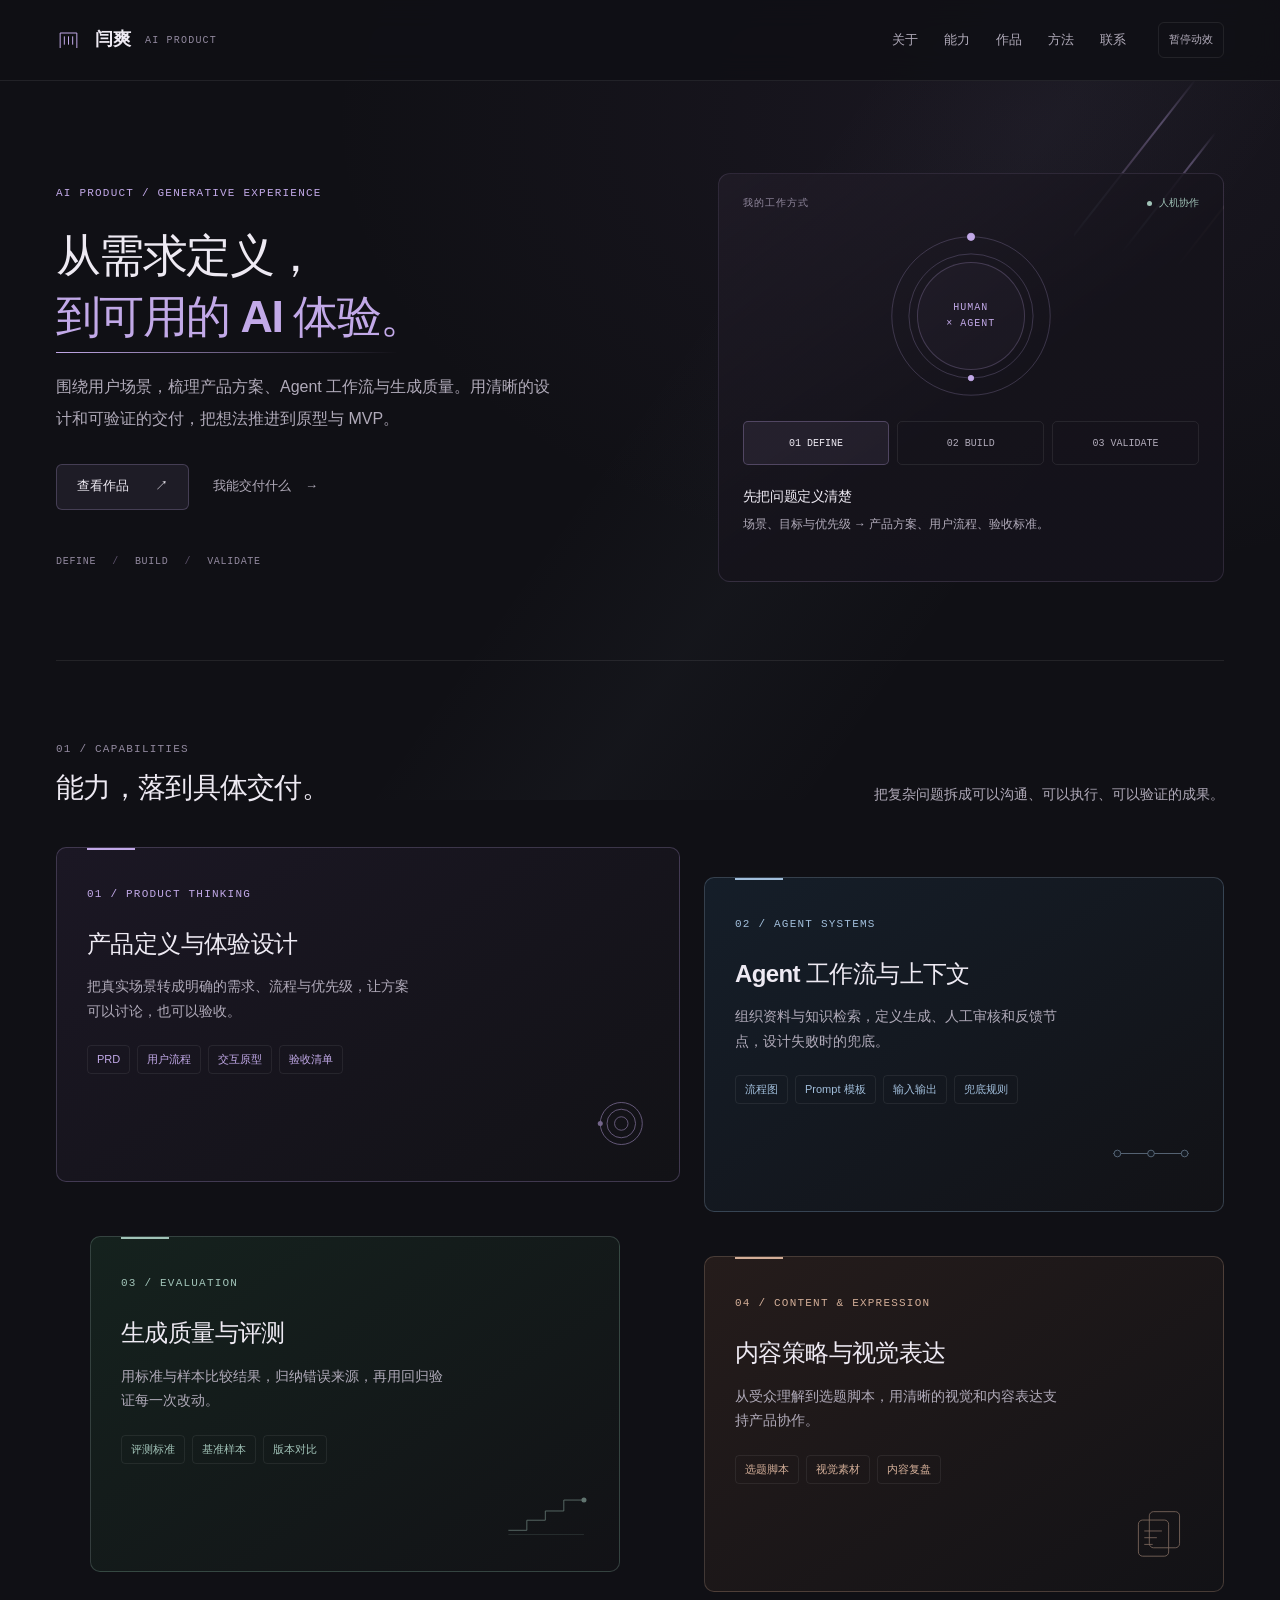
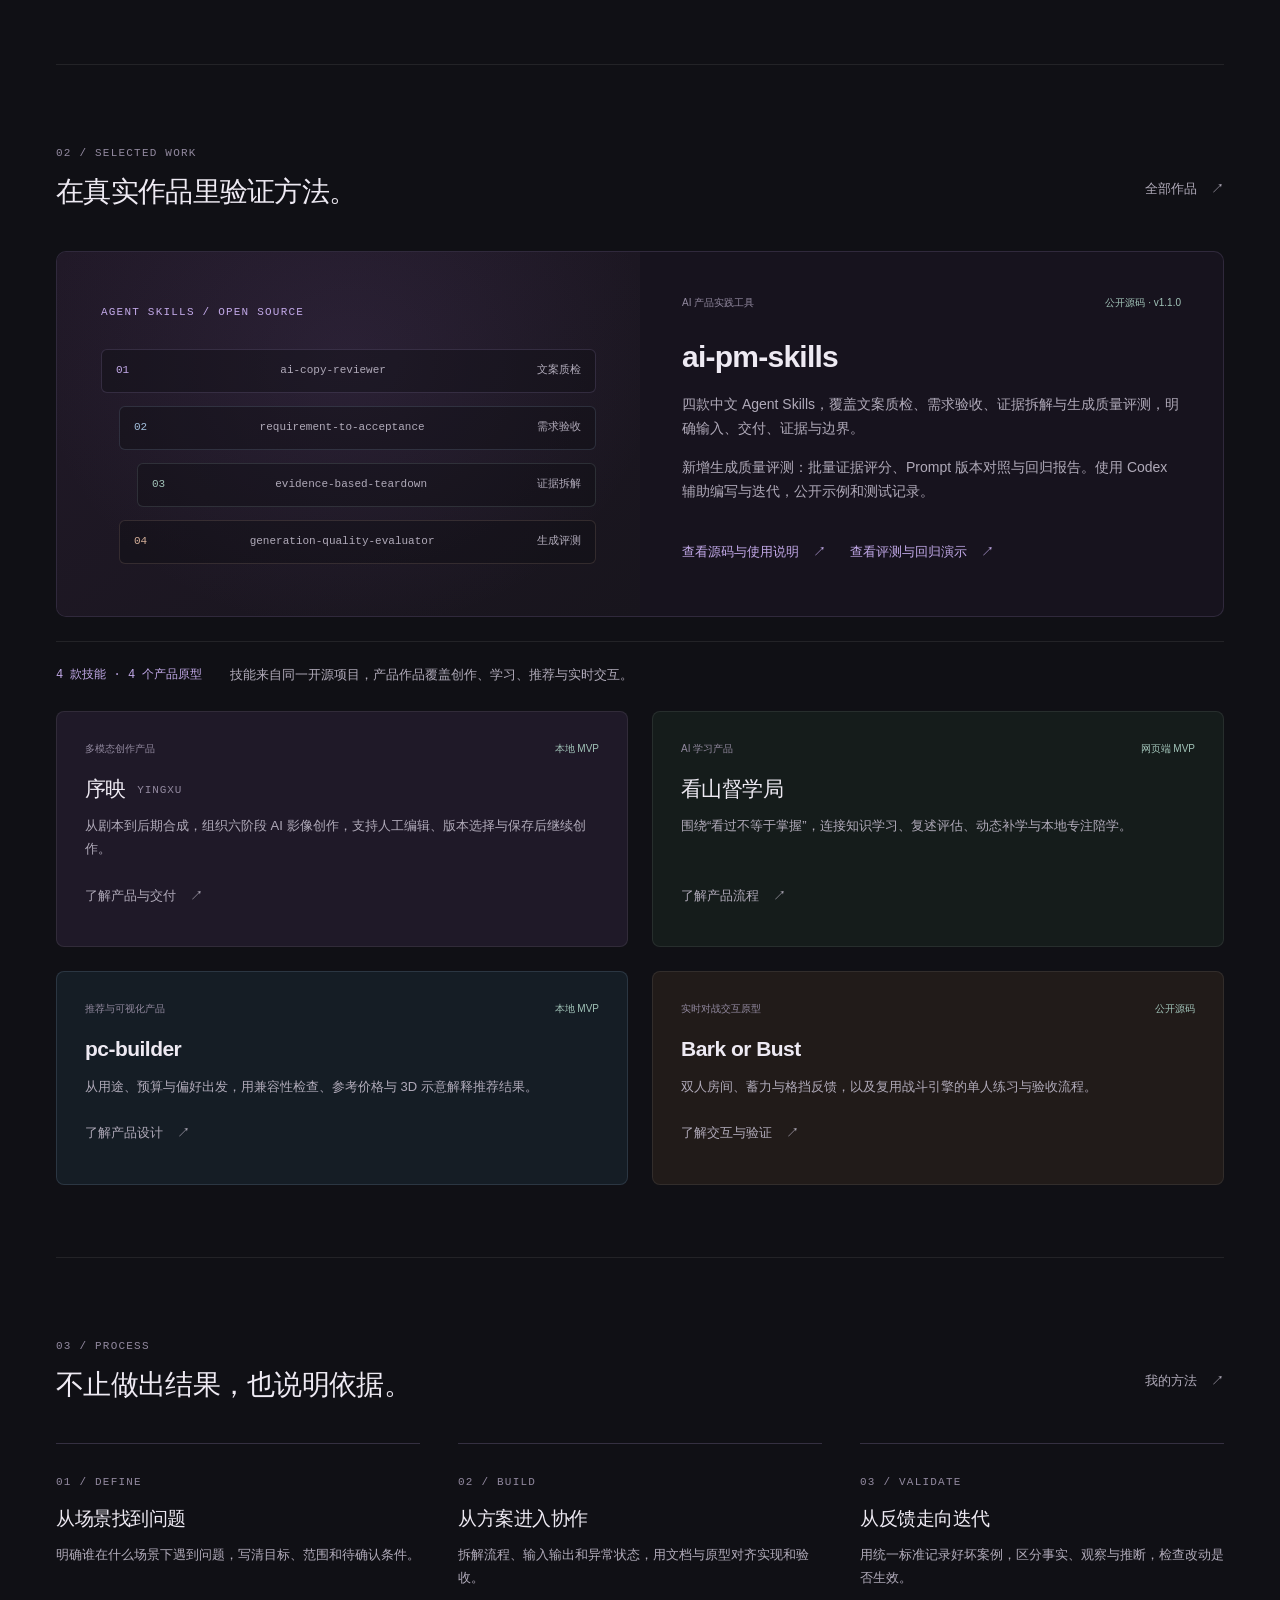
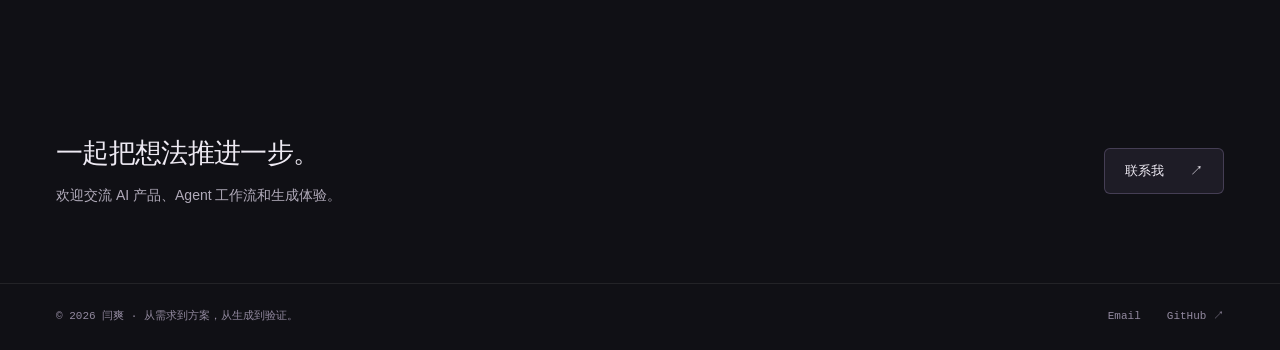
==== commit 480fa270: "Expand portfolio projects and reposition profile portrait" ====
--- a/index.html
+++ b/index.html
@@ -32,7 +32,7 @@
       <div class="hero-copy"><p class="eyebrow">AI PRODUCT / GENERATIVE EXPERIENCE</p><h1>从需求定义，<br /><span>到可用的 AI 体验。</span></h1><p class="hero-intro">围绕用户场景，梳理产品方案、Agent 工作流与生成质量。用清晰的设计和可验证的交付，把想法推进到原型与 MVP。</p><div class="actions"><a class="button" href="./projects.html">查看作品 <span aria-hidden="true">↗</span></a><a class="text-link" href="./experience.html">我能交付什么 <span aria-hidden="true">→</span></a></div><div class="hero-bottom"><span>DEFINE</span><span>BUILD</span><span>VALIDATE</span></div></div>
       <div class="system-panel" data-stage="define"><div class="system-top"><span>我的工作方式</span><span class="status">人机协作</span></div><div class="system-orbit" aria-hidden="true"><svg class="orbit" viewBox="0 0 200 200"><circle cx="100" cy="100" r="88"/><circle cx="100" cy="100" r="69"/><g class="orbiter"><circle cx="100" cy="12" r="4"/><circle cx="100" cy="169" r="3"/></g></svg><div class="orbit-inner">HUMAN<br />× AGENT</div></div><div class="work-tabs" role="tablist" aria-label="工作阶段"><button id="tab-define" role="tab" aria-selected="true" aria-controls="stage-define" data-stage="define" type="button">01 DEFINE</button><button id="tab-build" role="tab" aria-selected="false" aria-controls="stage-build" data-stage="build" type="button">02 BUILD</button><button id="tab-validate" role="tab" aria-selected="false" aria-controls="stage-validate" data-stage="validate" type="button">03 VALIDATE</button></div><div id="stage-define" class="stage-copy" role="tabpanel" aria-labelledby="tab-define" tabindex="0"><h2>先把问题定义清楚</h2><p>场景、目标与优先级 → 产品方案、用户流程、验收标准。</p></div><div id="stage-build" class="stage-copy" role="tabpanel" aria-labelledby="tab-build" tabindex="0"><h2>让流程可执行、可协作</h2><p>上下文、结构化输出与人工节点 → Prompt 模板、交互原型、MVP。</p></div><div id="stage-validate" class="stage-copy" role="tabpanel" aria-labelledby="tab-validate" tabindex="0"><h2>用证据推动下一轮改进</h2><p>基准样本、错误归因与版本对比 → 评测记录、修订建议、回归验证。</p></div></div>
     </section><section class="container section"><div class="section-heading"><div><span class="kicker">01 / CAPABILITIES</span><h2>能力，落到具体交付。</h2></div><p>把复杂问题拆成可以沟通、可以执行、可以验证的成果。</p></div><div class="capability-grid"><article class="capability  reveal"><span class="kicker">01 / PRODUCT THINKING</span><h3>产品定义与体验设计</h3><p>把真实场景转成明确的需求、流程与优先级，让方案可以讨论，也可以验收。</p><div class="deliverables"><span>PRD</span><span>用户流程</span><span>交互原型</span><span>验收清单</span></div><svg class="mini-art" viewBox="0 0 100 60" aria-hidden="true"><g fill="none" stroke="currentColor"><circle cx="67" cy="30" r="25"/><circle cx="67" cy="30" r="17"/><circle cx="67" cy="30" r="8"/></g><circle cx="42" cy="30" r="3" fill="currentColor"/></svg></article><article class="capability capability-blue reveal"><span class="kicker">02 / AGENT SYSTEMS</span><h3>Agent 工作流与上下文</h3><p>组织资料与知识检索，定义生成、人工审核和反馈节点，设计失败时的兜底。</p><div class="deliverables"><span>流程图</span><span>Prompt 模板</span><span>输入输出</span><span>兜底规则</span></div><svg class="mini-art" viewBox="0 0 100 60" aria-hidden="true"><path d="M5 30h90" stroke="currentColor"/><g fill="#151e29" stroke="currentColor"><circle cx="10" cy="30" r="4"/><circle cx="50" cy="30" r="4"/><circle cx="90" cy="30" r="4"/></g></svg></article><article class="capability capability-green reveal"><span class="kicker">03 / EVALUATION</span><h3>生成质量与评测</h3><p>用标准与样本比较结果，归纳错误来源，再用回归验证每一次改动。</p><div class="deliverables"><span>评测标准</span><span>基准样本</span><span>版本对比</span></div><svg class="mini-art" viewBox="0 0 100 60" aria-hidden="true"><path d="M4 50h22V38h22V27h22V14h24" fill="none" stroke="currentColor"/><path d="M4 55h90" stroke="currentColor" opacity=".3"/><circle cx="94" cy="14" r="3" fill="currentColor"/></svg></article><article class="capability capability-copper reveal"><span class="kicker">04 / CONTENT & EXPRESSION</span><h3>内容策略与视觉表达</h3><p>从受众理解到选题脚本，用清晰的视觉和内容表达支持产品协作。</p><div class="deliverables"><span>选题脚本</span><span>视觉素材</span><span>内容复盘</span></div><svg class="mini-art" viewBox="0 0 100 60" aria-hidden="true"><g fill="none" stroke="currentColor"><rect x="48" y="4" width="36" height="43" rx="5"/><rect x="35" y="14" width="36" height="43" rx="5"/><path d="M42 27h21m-21 8h15m-15 8h10"/></g></svg></article></div></section>
-<section class="container section"><div class="section-heading"><div><span class="kicker">02 / SELECTED WORK</span><h2>在真实作品里验证方法。</h2></div><a class="text-link" href="./projects.html">全部作品 <span aria-hidden="true">↗</span></a></div><article class="featured-work reveal"><div class="work-cover"><span class="kicker">AGENT SKILLS / OPEN SOURCE</span><div class="skill-lines"><div class="skill-line"><b>01</b><span>ai-copy-reviewer</span><span>文案质检</span></div><div class="skill-line"><b>02</b><span>requirement-to-acceptance</span><span>需求验收</span></div><div class="skill-line"><b>03</b><span>evidence-based-teardown</span><span>证据拆解</span></div><div class="skill-line"><b>04</b><span>generation-quality-evaluator</span><span>生成评测</span></div></div></div><div class="work-copy"><div class="project-label"><span>AI 产品实践工具</span><span class="badge">公开源码 · v1.1.0</span></div><h3>ai-pm-skills</h3><p>四款中文 Agent Skills，覆盖文案质检、需求验收、证据拆解与生成质量评测，明确输入、交付、证据与边界。</p><p>新增生成质量评测：批量证据评分、Prompt 版本对照与回归报告。使用 Codex 辅助编写与迭代，公开示例和测试记录。</p><div class="actions"><a class="text-link" href="https://github.com/Yan-Shuang/ai-pm-skills" target="_blank" rel="noopener noreferrer">查看源码与使用说明 <span aria-hidden="true">↗</span></a><a class="text-link" href="https://github.com/Yan-Shuang/ai-pm-skills/blob/main/skills/generation-quality-evaluator/demo/REPORT.md" target="_blank" rel="noopener noreferrer">查看评测与回归演示 <span aria-hidden="true">↗</span></a></div></div></article><div class="work-list"><article class="work-small green reveal"><div class="project-label"><span>AI 学习产品</span><span class="badge">网页端 MVP</span></div><h3>看山督学局</h3><p>围绕“看过不等于掌握”，连接知识学习、复述评估、动态补学与本地专注陪学。</p><a class="text-link" href="./projects.html#kanshan">了解产品流程 <span aria-hidden="true">↗</span></a></article><article class="work-small blue reveal"><div class="project-label"><span>推荐与可视化产品</span><span class="badge">本地 MVP</span></div><h3>装机工坊</h3><p>从用途、预算与偏好出发，用兼容性检查、参考价格与 3D 示意解释推荐结果。</p><a class="text-link" href="./projects.html#pc-builder">了解产品设计 <span aria-hidden="true">↗</span></a></article></div><a class="github-more reveal" href="https://github.com/Yan-Shuang/dagou-daodi-jiao-bu-jiao" target="_blank" rel="noopener noreferrer"><span class="kicker">INTERACTIVE PROTOTYPE</span><strong>大狗到底叫不叫</strong><span>双人实时对战 · 单人验收 · 暂无公网试玩</span><span>查看公开仓库 ↗</span></a></section>
+<section class="container section"><div class="section-heading"><div><span class="kicker">02 / SELECTED WORK</span><h2>在真实作品里验证方法。</h2></div><a class="text-link" href="./projects.html">全部作品 <span aria-hidden="true">↗</span></a></div><article class="featured-work reveal"><div class="work-cover"><span class="kicker">AGENT SKILLS / OPEN SOURCE</span><div class="skill-lines"><a class="skill-line" href="./projects.html#copy-reviewer"><b>01</b><span>ai-copy-reviewer</span><span>文案质检</span></a><a class="skill-line" href="./projects.html#requirement-acceptance"><b>02</b><span>requirement-to-acceptance</span><span>需求验收</span></a><a class="skill-line" href="./projects.html#evidence-teardown"><b>03</b><span>evidence-based-teardown</span><span>证据拆解</span></a><a class="skill-line" href="./projects.html#quality-evaluator"><b>04</b><span>generation-quality-evaluator</span><span>生成评测</span></a></div></div><div class="work-copy"><div class="project-label"><span>AI 产品实践工具</span><span class="badge">公开源码 · v1.1.0</span></div><h3>ai-pm-skills</h3><p>四款中文 Agent Skills，覆盖文案质检、需求验收、证据拆解与生成质量评测，明确输入、交付、证据与边界。</p><p>新增生成质量评测：批量证据评分、Prompt 版本对照与回归报告。使用 Codex 辅助编写与迭代，公开示例和测试记录。</p><div class="actions"><a class="text-link" href="https://github.com/Yan-Shuang/ai-pm-skills" target="_blank" rel="noopener noreferrer">查看源码与使用说明 <span aria-hidden="true">↗</span></a><a class="text-link" href="https://github.com/Yan-Shuang/ai-pm-skills/blob/main/skills/generation-quality-evaluator/demo/REPORT.md" target="_blank" rel="noopener noreferrer">查看评测与回归演示 <span aria-hidden="true">↗</span></a></div></div></article><div class="work-collection-summary compact"><span>4 款技能 · 4 个产品原型</span><p>技能来自同一开源项目，产品作品覆盖创作、学习、推荐与实时交互。</p></div><div class="work-list"><article class="work-small violet reveal"><div class="project-label"><span>多模态创作产品</span><span class="badge">本地 MVP</span></div><h3>序映 <span class="project-brand">YINGXU</span></h3><p>从剧本到后期合成，组织六阶段 AI 影像创作，支持人工编辑、版本选择与保存后继续创作。</p><a class="text-link" href="./projects.html#yingxu">了解产品与交付 <span aria-hidden="true">↗</span></a></article><article class="work-small green reveal"><div class="project-label"><span>AI 学习产品</span><span class="badge">网页端 MVP</span></div><h3>看山督学局</h3><p>围绕“看过不等于掌握”，连接知识学习、复述评估、动态补学与本地专注陪学。</p><a class="text-link" href="./projects.html#kanshan">了解产品流程 <span aria-hidden="true">↗</span></a></article><article class="work-small blue reveal"><div class="project-label"><span>推荐与可视化产品</span><span class="badge">本地 MVP</span></div><h3>pc-builder</h3><p>从用途、预算与偏好出发，用兼容性检查、参考价格与 3D 示意解释推荐结果。</p><a class="text-link" href="./projects.html#pc-builder">了解产品设计 <span aria-hidden="true">↗</span></a></article><article class="work-small copper reveal"><div class="project-label"><span>实时对战交互原型</span><span class="badge">公开源码</span></div><h3>Bark or Bust</h3><p>双人房间、蓄力与格挡反馈，以及复用战斗引擎的单人练习与验收流程。</p><a class="text-link" href="./projects.html#dagou">了解交互与验证 <span aria-hidden="true">↗</span></a></article></div></section>
 <section class="container section"><div class="section-heading"><div><span class="kicker">03 / PROCESS</span><h2>不止做出结果，也说明依据。</h2></div><a class="text-link" href="./notes.html">我的方法 <span aria-hidden="true">↗</span></a></div><div class="workflow-strip"><article class="reveal"><span class="kicker">01 / DEFINE</span><h3>从场景找到问题</h3><p>明确谁在什么场景下遇到问题，写清目标、范围和待确认条件。</p></article><article class="reveal"><span class="kicker">02 / BUILD</span><h3>从方案进入协作</h3><p>拆解流程、输入输出和异常状态，用文档与原型对齐实现和验收。</p></article><article class="reveal"><span class="kicker">03 / VALIDATE</span><h3>从反馈走向迭代</h3><p>用统一标准记录好坏案例，区分事实、观察与推断，检查改动是否生效。</p></article></div></section>
 <section class="container closing"><div><h2>一起把想法推进一步。</h2><p>欢迎交流 AI 产品、Agent 工作流和生成体验。</p></div><a class="button" href="./contact.html">联系我 <span aria-hidden="true">↗</span></a></section>
   </main>
--- a/refreshed.css
+++ b/refreshed.css
@@ -1,5 +1,10 @@
 /* Four restrained accents extend the current GitHub profile's visual language. */
+/* Expanded works keep reusable skills grouped under their original project. */
+.work-collection-summary{display:flex;align-items:center;gap:28px;border-top:1px solid var(--line);padding:22px 0 0}.work-collection-summary>span{font:12px/1.6 var(--mono);color:var(--violet);white-space:nowrap}.work-collection-summary p{font-size:13px;color:var(--muted);margin:0;max-width:640px}.work-collection-summary.compact{margin-top:24px}.project-index{display:flex;flex-wrap:wrap;gap:10px 24px;padding:0 0 8px}.project-index a{min-height:44px;display:inline-flex;align-items:center;color:var(--muted);font-size:13px}.project-index a:hover{color:var(--violet)}.skills-output-grid{display:grid;grid-template-columns:1fr 1fr;border-top:1px solid var(--line)}.skill-artifact{--artifact-accent:var(--violet);padding:30px;border-bottom:1px solid var(--line);background:#19151f}.skill-artifact:nth-child(odd){border-right:1px solid var(--line)}.skill-artifact.blue{--artifact-accent:var(--blue);background:#151d25}.skill-artifact.green{--artifact-accent:var(--green);background:#151e1b}.skill-artifact.copper{--artifact-accent:var(--copper);background:#211a18}.artifact-heading{display:flex;justify-content:space-between;align-items:center;gap:12px}.artifact-heading .kicker,.artifact-heading .badge{color:var(--artifact-accent)}.skill-artifact h3{font-size:23px;margin:20px 0 8px}.skill-artifact>p{font-size:13px;color:var(--muted)}.skill-artifact .artifact-slug{font:11px/1.7 var(--mono);overflow-wrap:anywhere;color:var(--artifact-accent);margin-bottom:18px}.artifact-delivery{margin:20px 0;font-size:12px;border-top:1px solid var(--line)}.artifact-delivery>div{display:grid;grid-template-columns:38px 1fr;gap:12px;padding:10px 0;border-bottom:1px solid var(--line)}.artifact-delivery dt{color:var(--quiet)}.artifact-delivery dd{margin:0;color:var(--muted)}.skill-artifact .text-link{color:var(--artifact-accent)}.skill-line>a{overflow-wrap:anywhere;flex:1}.skill-line>a:hover{color:var(--text)}.project-art.violet,.work-small.violet{background:#1f1928}.project-art.violet .kicker{color:var(--violet)}.work-small.copper{background:#211b19}.creation-flow{list-style:none;padding:0;display:grid;grid-template-columns:1fr 1fr;gap:12px;margin:28px 0;color:var(--violet);counter-reset:creation}.creation-flow li{counter-increment:creation;padding:13px 10px;border-top:1px solid #c2a9e82f;font-size:13px}.creation-flow li::before{content:"0" counter(creation);display:block;font:10px/1.6 var(--mono);color:var(--quiet);margin-bottom:8px}.flow-caption{font-size:11px;color:var(--quiet)}.project-brand{font:11px/1.6 var(--mono);color:var(--quiet);vertical-align:middle;letter-spacing:.08em;margin-left:6px}
+@media(max-width:760px){.work-collection-summary{align-items:start;flex-direction:column;gap:10px}.skills-output-grid{grid-template-columns:1fr}.skill-artifact{padding:26px}.skill-artifact:nth-child(odd){border-right:0}.skill-artifact h3{font-size:21px}.creation-flow{gap:6px 18px}.project-index{gap:0 22px}.artifact-heading .badge{font-size:10px}.work-collection-summary>span{font-size:11px}}
 .about-photo img{height:auto}
+.about-intro{display:grid;grid-template-columns:minmax(0,1fr) 250px;gap:64px;align-items:center}.about-intro-copy>p:last-child{max-width:660px;color:var(--muted);margin-bottom:0}.about-intro-photo{max-width:250px;position:relative}.about-intro-photo img{display:block;aspect-ratio:auto;height:auto;object-fit:contain;border:1px solid #c2a9e82b;box-shadow:0 18px 58px #c2a9e80b}.about-intro-photo figcaption{margin-top:16px;padding-top:14px}.about-layout{display:block}.about-copy{max-width:860px}
+@media(max-width:760px){.about-intro{grid-template-columns:1fr;gap:26px}.about-intro-copy>p:last-child{font-size:14px}.about-intro .about-intro-photo{width:200px;max-width:100%;justify-self:start}.about-intro .about-intro-photo img{width:100%;height:auto}.about-intro .breadcrumb{margin-bottom:24px}.about-layout{display:block}}
 .system-panel{border:1px solid #c2a9e824;border-radius:12px;background:linear-gradient(145deg,#26202d91,#15131bf2 55%);position:relative;overflow:hidden}.system-top{display:flex;justify-content:space-between;padding:22px 24px 0;color:var(--quiet);font:10px/1.5 var(--mono);letter-spacing:.1em}.system-top .status{color:var(--green);letter-spacing:0}.system-top .status::before{content:"";display:inline-block;width:5px;height:5px;border-radius:50%;background:var(--green);margin-right:7px}.system-orbit{height:210px;position:relative;display:grid;place-items:center}.orbit{position:absolute;width:180px;height:180px;color:var(--violet)}.orbit circle{fill:none;stroke:currentColor;stroke-width:1;opacity:.25}.orbit .orbiter{transform-origin:100px 100px;animation:orbit-turn 28s linear infinite}.orbit .orbiter circle{fill:currentColor;opacity:1}.orbit-inner{width:108px;height:108px;border:1px solid #c2a9e83b;border-radius:50%;display:grid;place-items:center;font:10px/1.6 var(--mono);text-align:center;letter-spacing:.1em;color:var(--violet);background:#c2a9e807}.system-panel[data-stage="build"] .orbit,.system-panel[data-stage="build"] .orbit-inner{color:var(--blue)}.system-panel[data-stage="validate"] .orbit,.system-panel[data-stage="validate"] .orbit-inner{color:var(--green)}.work-tabs{display:none;padding:0 24px;gap:8px}.js .work-tabs{display:flex}.work-tabs button{flex:1;border:1px solid var(--line);background:transparent;border-radius:5px;padding:9px 6px;cursor:pointer;font:10px/1.7 var(--mono);color:var(--muted);transition:background .2s,border-color .2s;min-height:44px}.work-tabs button[aria-selected="true"]{color:var(--text);background:#c2a9e813;border-color:#c2a9e848}.stage-copy{padding:22px 24px 24px;min-height:116px}.stage-copy h2{font-size:14px;margin-bottom:8px}.stage-copy p{color:var(--muted);font-size:12px;line-height:1.8;margin:0}
 .capability-grid{display:grid;grid-template-columns:1.2fr 1fr;gap:24px;align-items:start}.capability{--accent:var(--violet);--tint:#1b1724;border:1px solid color-mix(in srgb,var(--accent) 24%,transparent);border-radius:10px;padding:30px;background:linear-gradient(145deg,var(--tint),#121216);position:relative;overflow:hidden;min-height:285px;transition:transform .2s,border-color .2s}.capability::before{content:"";position:absolute;top:0;left:30px;width:48px;height:2px;background:var(--accent)}.capability:hover{transform:translateY(-3px);border-color:color-mix(in srgb,var(--accent) 55%,transparent)}.capability .kicker{color:var(--accent)}.capability h3{font-size:24px;margin:22px 0 14px}.capability p{color:var(--muted);font-size:14px;max-width:335px;margin-bottom:22px}.deliverables{display:flex;flex-wrap:wrap;gap:7px;max-width:340px}.deliverables span{font-size:11px;padding:4px 9px;border:1px solid #ffffff12;border-radius:4px;color:var(--accent)}.capability-blue{--accent:var(--blue);--tint:#151e29;margin-top:30px}.capability-green{--accent:var(--green);--tint:#15221e;width:85%;margin-left:34px}.capability-copper{--accent:var(--copper);--tint:#251c1b;margin-top:20px}.mini-art{color:var(--accent);width:84px;height:55px;opacity:.55;margin:22px 0 0 auto}
 .featured-work{display:grid;grid-template-columns:1fr 1fr;border:1px solid #c2a9e825;background:#17131e;border-radius:10px;overflow:hidden}.work-cover{padding:44px;min-height:340px;display:flex;flex-direction:column;justify-content:center;gap:18px;background:radial-gradient(ellipse at 50% 30%,#72539428,transparent 75%),linear-gradient(145deg,#211928,#18151d)}.work-cover .kicker{color:var(--violet)}.skill-lines{display:grid;gap:13px;margin-top:10px}.skill-line{display:flex;align-items:center;justify-content:space-between;gap:20px;padding:12px 14px;border:1px solid #c2a9e829;border-radius:6px;font:11px/1.6 var(--mono);color:var(--muted);background:#1010156b}.skill-line b{font-weight:400;color:var(--violet)}.skill-line:nth-child(2){margin-left:18px;border-color:#a2bfdc29}.skill-line:nth-child(2) b{color:var(--blue)}.skill-line:nth-child(3){margin-left:36px;border-color:#a1c3b829}.skill-line:nth-child(3) b{color:var(--green)}.work-copy{padding:42px}.project-label{display:flex;justify-content:space-between;gap:18px;font-size:10px;color:var(--quiet)}.badge{color:var(--green)}.work-copy h3{font-size:30px;margin:26px 0 14px}.work-copy>p{font-size:14px;color:var(--muted)}.work-copy .text-link{color:var(--violet);margin-top:12px}.work-list{margin-top:24px;display:grid;grid-template-columns:1fr 1fr;gap:24px}.work-small{border:1px solid var(--line);border-radius:8px;padding:28px;background:#16171e;display:flex;flex-direction:column}.work-small h3{font-size:21px;margin:18px 0 12px}.work-small p{font-size:13px;color:var(--muted)}.work-small .text-link{margin-top:auto}.work-small.green{background:#151c1b}.workflow-strip{display:grid;grid-template-columns:repeat(3,1fr);gap:38px;margin-top:32px}.workflow-strip article{border-top:1px solid #c2a9e835;padding-top:22px}.workflow-strip h3{font-size:19px;margin:12px 0}.workflow-strip p{color:var(--muted);font-size:13px}.closing{padding:60px 0 76px;display:flex;align-items:center;justify-content:space-between;gap:30px}.closing h2{font-size:27px;margin-bottom:12px}.closing p{color:var(--muted);font-size:14px;margin-bottom:0}
@@ -12,6 +17,9 @@
 @media(max-width:760px){.project-card .work-copy h2{margin-top:20px}}
 
 /* Fourth skill keeps the existing accent rhythm without narrowing the label. */
+.skill-lines>a.skill-line{min-height:44px}
+.page-section.about-layout{display:block}
+.about-intro .about-intro-photo img{aspect-ratio:auto;height:auto;object-fit:contain}
 .skill-line:nth-child(4){margin-left:18px;border-color:#d3ae9829}
 .skill-line:nth-child(4) b{color:var(--copper)}
 @media(max-width:760px){.skill-line:nth-child(4){margin-left:10px}}
